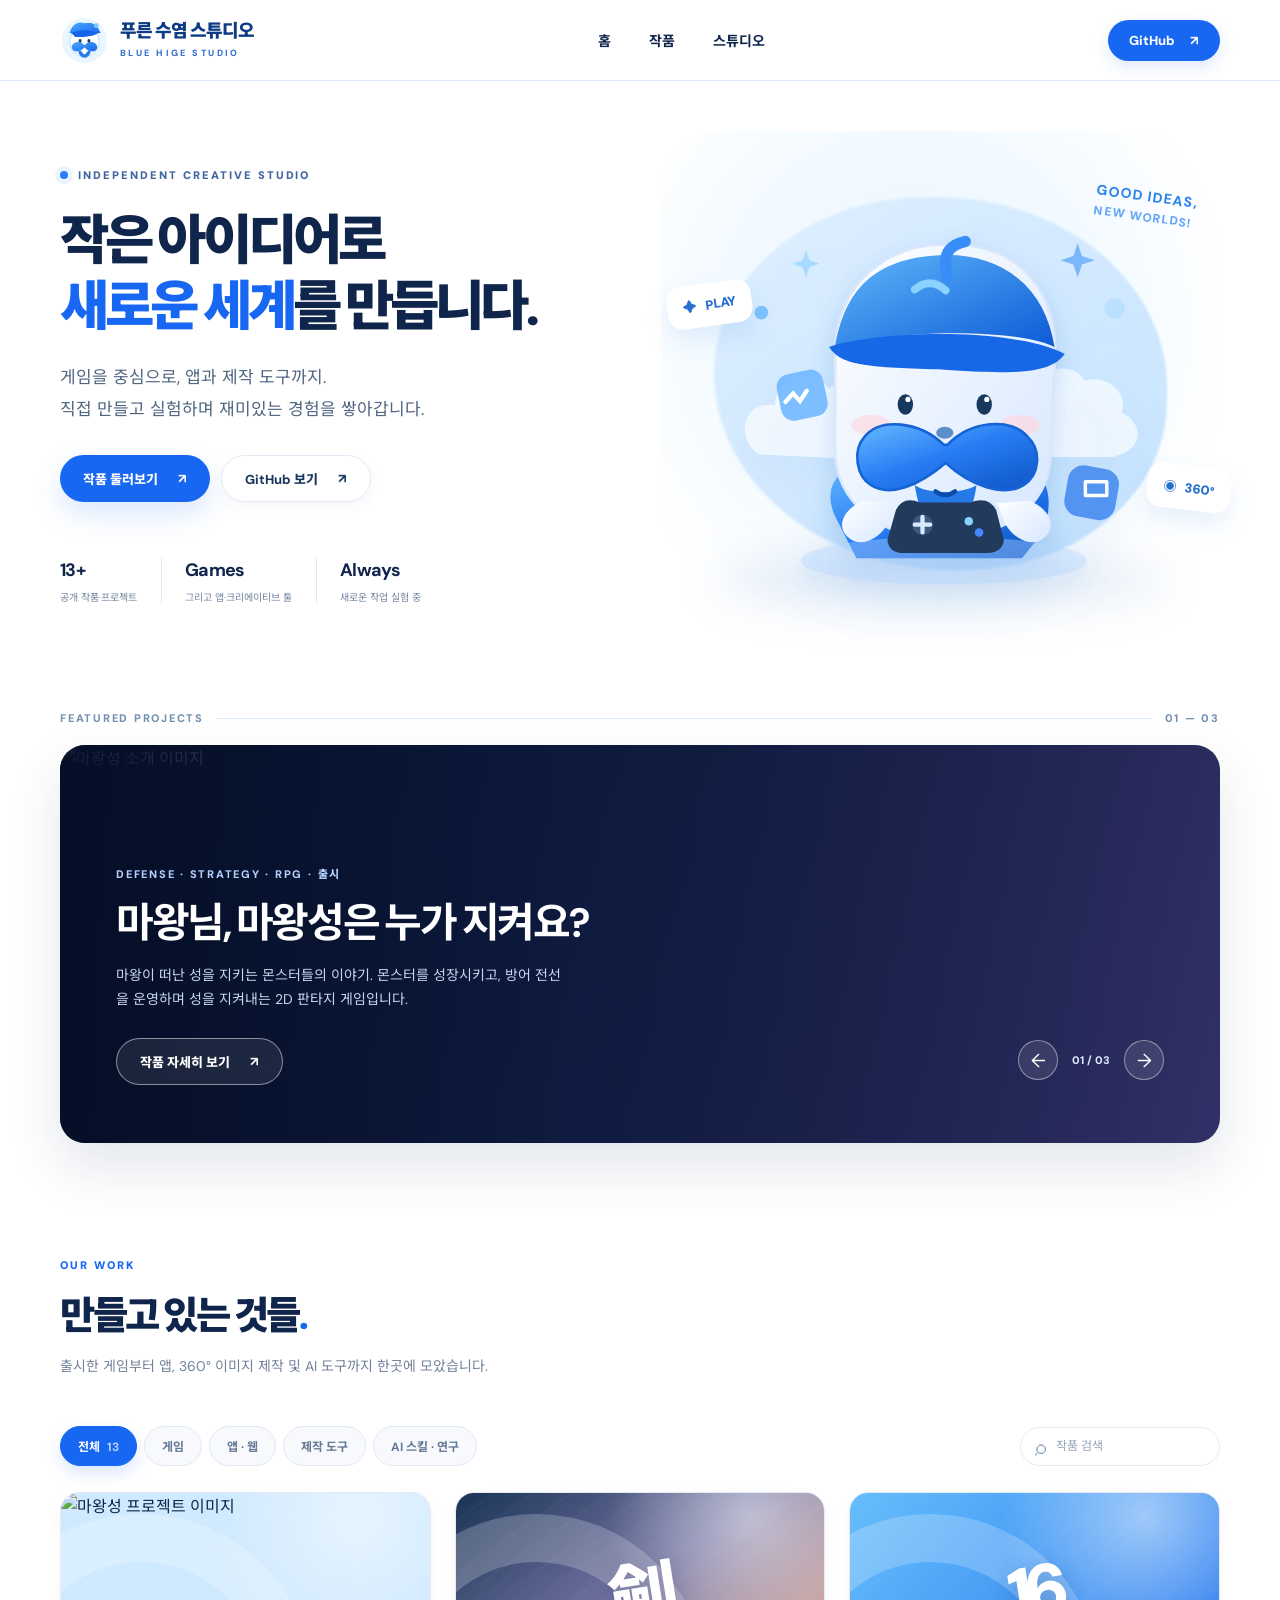
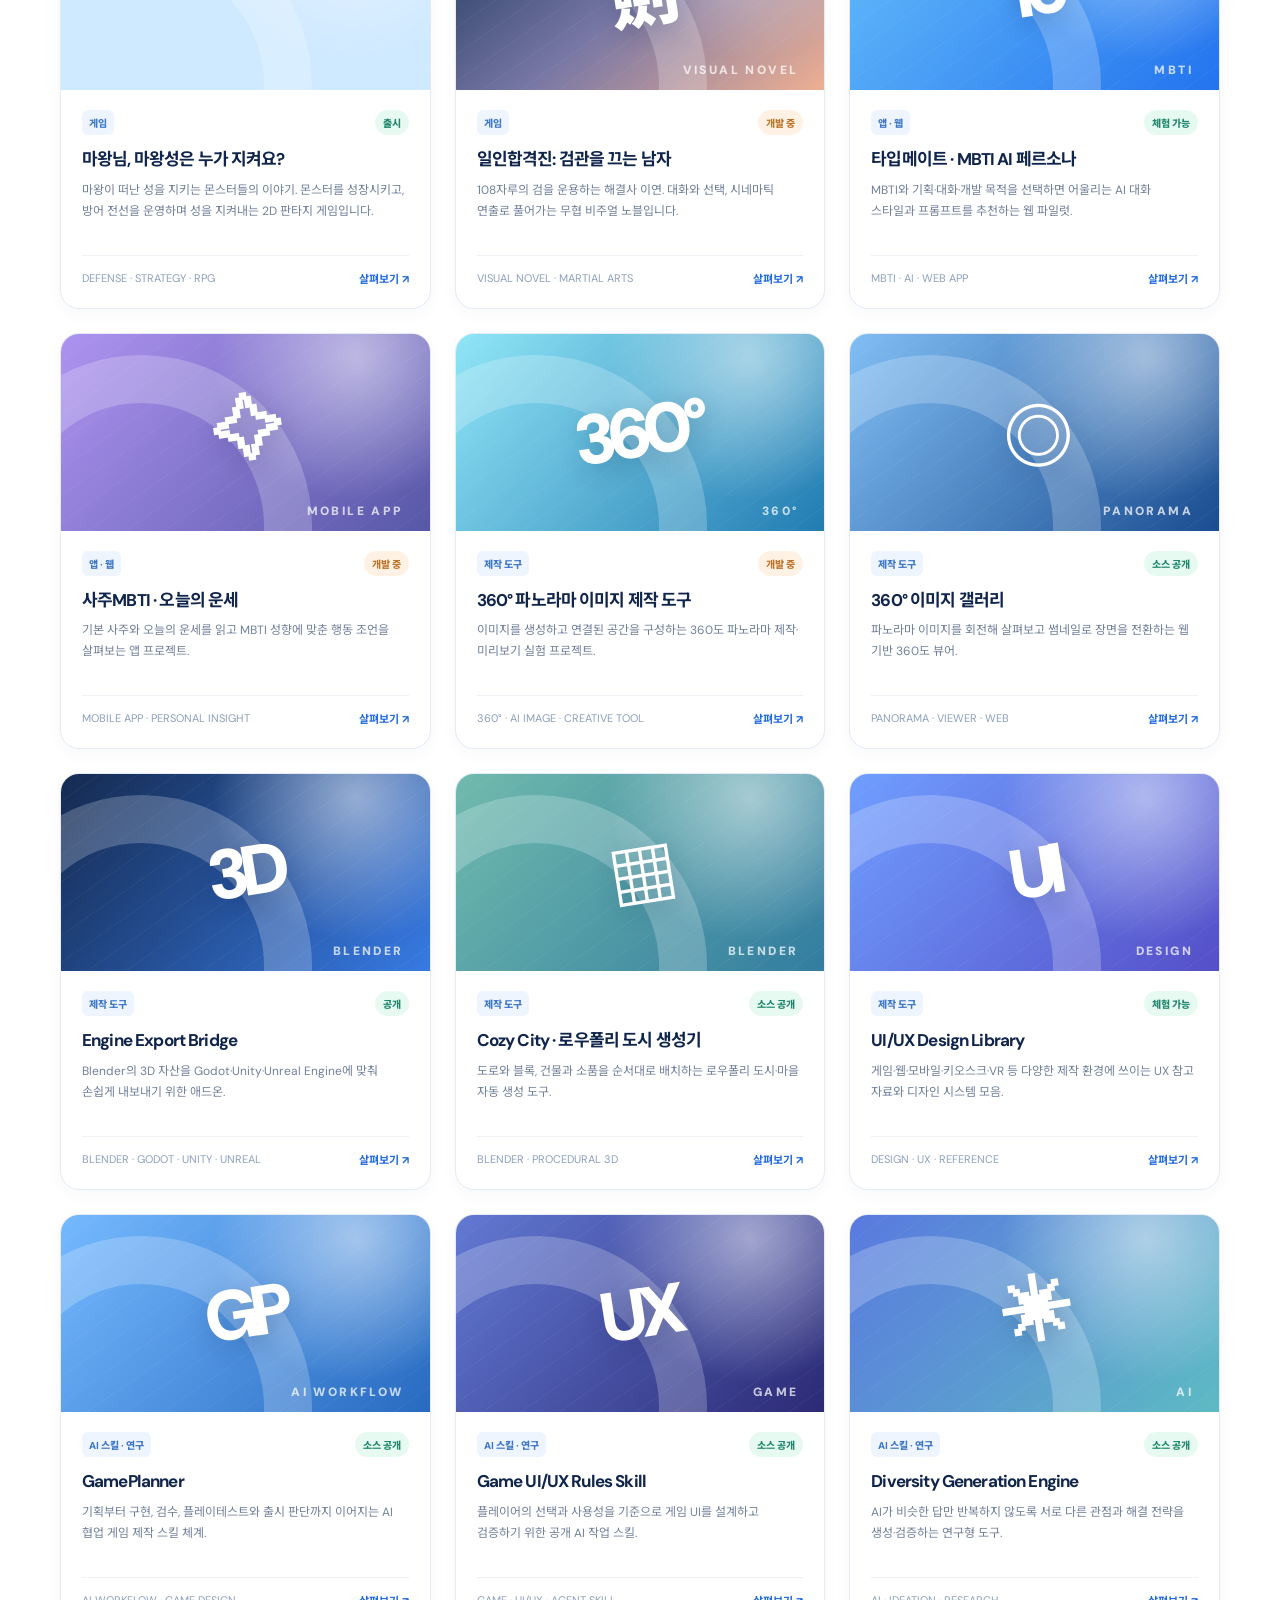
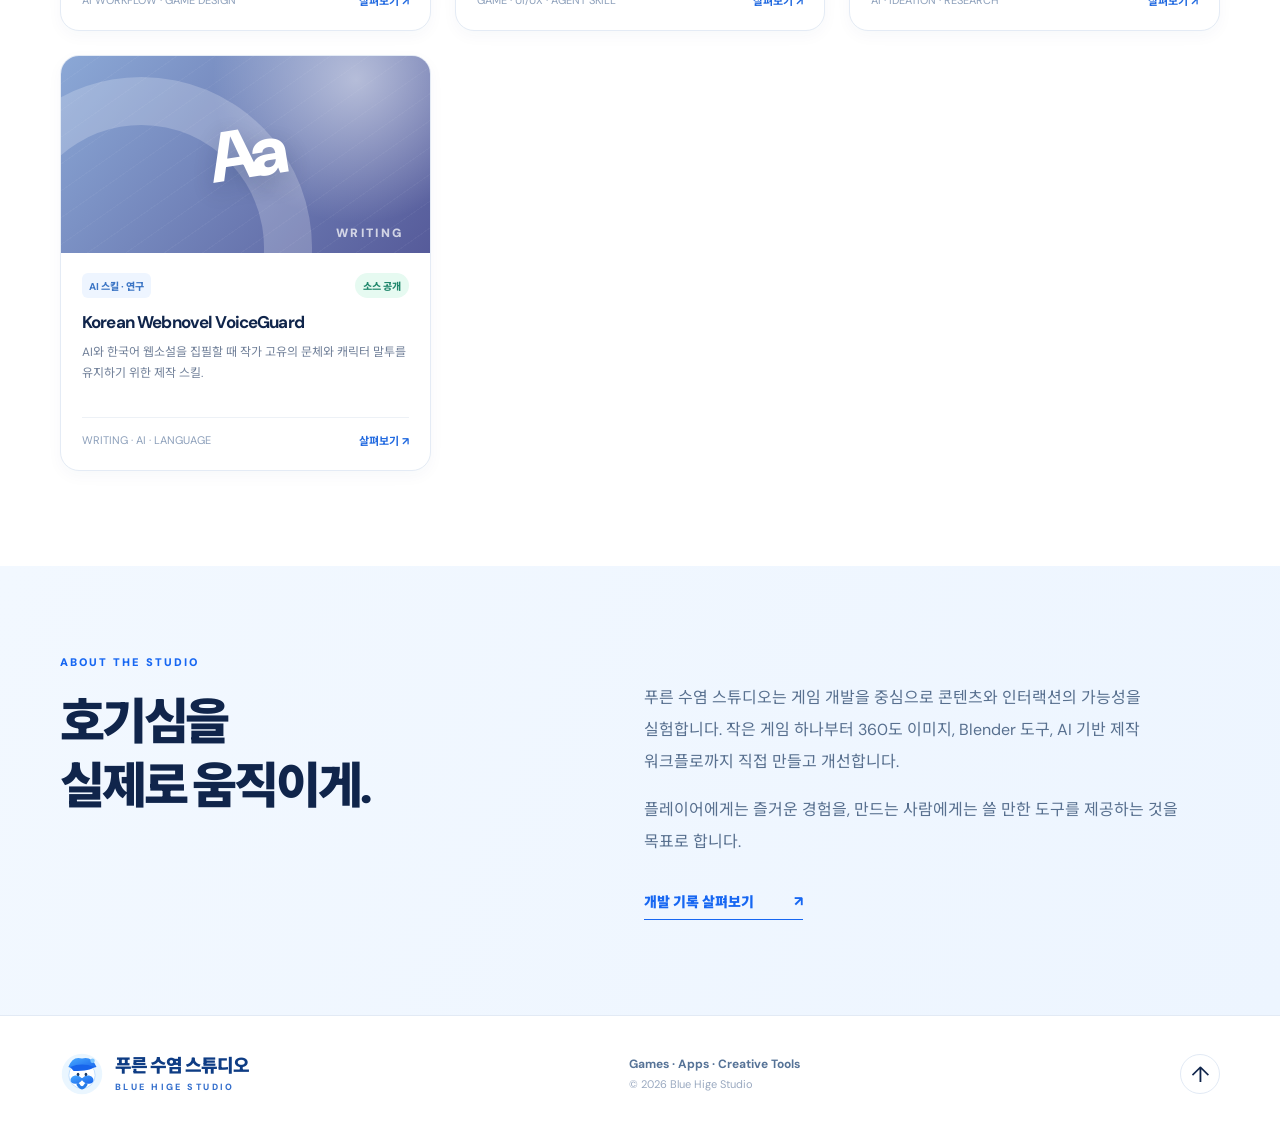
==== index.html @ 04d6ca29 "Build Blue Hige Studio games and creative tools portfolio" ====
<!doctype html>
<html lang="ko"><head><meta charset="utf-8"><meta name="viewport" content="width=device-width, initial-scale=1">
<meta name="description" content="푸른 수염 스튜디오 — 인디게임, 앱, 360° 이미지 도구와 AI 제작 도구를 만드는 독립 스튜디오">
<meta name="theme-color" content="#f8fbff"><meta property="og:title" content="푸른 수염 스튜디오 | Blue Hige Studio">
<meta property="og:description" content="게임을 중심으로 앱과 창작 도구까지, 아이디어를 움직이는 경험으로 만듭니다.">
<title>푸른 수염 스튜디오 — Games, Apps & Creative Tools</title>
<link rel="icon" href="./assets/brand-mark.svg" type="image/svg+xml"><link rel="stylesheet" href="./styles.css"></head>
<body><a class="skip" href="#work">작품 목록으로 건너뛰기</a>
<header class="site-header"><div class="container header-inner">
<a class="brand" href="./" aria-label="푸른 수염 스튜디오 홈"><img src="./assets/brand-mark.svg" alt="" width="49" height="49"><span class="brand-word"><strong>푸른 수염 스튜디오</strong><small>BLUE HIGE STUDIO</small></span></a>
<nav class="main-nav" aria-label="주요 메뉴"><a href="#home">홈</a><a href="#work">작품</a><a href="#about">스튜디오</a></nav>
<a class="nav-github" href="https://github.com/bluehige" target="_blank" rel="noopener noreferrer">GitHub <span aria-hidden="true">↗</span></a></div></header>
<main id="home">
<section class="hero container"><div class="hero-copy"><span class="eyebrow"><span class="live-dot"></span> INDEPENDENT CREATIVE STUDIO</span>
<h1>작은 아이디어로<br><em>새로운 세계</em>를 만듭니다.</h1>
<p class="lead">게임을 중심으로, 앱과 제작 도구까지.<br>직접 만들고 실험하며 재미있는 경험을 쌓아갑니다.</p>
<div class="hero-actions"><a class="btn btn-primary" href="#work">작품 둘러보기 <span aria-hidden="true">↗</span></a><a class="btn btn-white" href="https://github.com/bluehige" target="_blank" rel="noopener noreferrer">GitHub 보기 <span aria-hidden="true">↗</span></a></div>
<div class="hero-facts"><div><strong id="project-count">13</strong><span>공개 작품·프로젝트</span></div><div><strong>Games</strong><span>그리고 앱·크리에이티브 툴</span></div><div><strong>Always</strong><span>새로운 작업 실험 중</span></div></div>
</div><div class="hero-illustration" aria-label="파란 수염을 가진 푸른 수염 스튜디오의 마스코트 캐릭터" role="img">
<div class="floating-badge badge-one">✦ &nbsp; PLAY</div><div class="floating-badge badge-two">◉ &nbsp; 360°</div>
<img class="mascot" src="./assets/blue-hige.svg" alt="파란 수염과 파란 모자를 쓴 귀여운 스튜디오 마스코트">
<div class="hero-note">GOOD IDEAS,<br><span>NEW WORLDS!</span></div></div></section>
<section class="feature-wrap"><div class="container"><div class="section-line"><span>FEATURED PROJECTS</span><span class="line"></span><span>01 — 03</span></div>
<div class="feature" id="feature"><div class="feature-image"><img id="feature-img" src="https://raw.githubusercontent.com/bluehige/mawangseong-demo/main/marketing/steam/promo/promo_koreana.png" alt="마왕성 홍보 아트"></div>
<div class="feature-overlay"><div class="feature-copy"><span class="light-kicker" id="feature-kicker">FEATURED GAME · RELEASED</span><h2 id="feature-title">마왕님, 마왕성은 누가 지켜요?</h2><p id="feature-desc">마왕이 떠난 성을 지키는 몬스터들의 이야기.</p><a id="feature-link" class="btn btn-glass" href="./project.html?id=mawang">작품 자세히 보기 <span aria-hidden="true">↗</span></a></div>
<div class="feature-controls"><button type="button" id="feature-prev" aria-label="이전 대표 작품">←</button><span id="feature-position">01 / 03</span><button type="button" id="feature-next" aria-label="다음 대표 작품">→</button></div></div></div></div></div></section>
<section class="works-section container" id="work"><div class="section-heading"><div><span class="eyebrow blue">OUR WORK</span><h2>만들고 있는 것들<span class="heading-period">.</span></h2><p>출시한 게임부터 앱, 360° 이미지 제작 및 AI 도구까지 한곳에 모았습니다.</p></div></div>
<div class="work-toolbar"><div class="filter-list" role="group" aria-label="작품 카테고리">
<button type="button" class="filter active" data-category="all" aria-pressed="true">전체 <span id="filter-all-count"></span></button>
<button type="button" class="filter" data-category="game" aria-pressed="false">게임</button><button type="button" class="filter" data-category="app" aria-pressed="false">앱 · 웹</button><button type="button" class="filter" data-category="tool" aria-pressed="false">제작 도구</button><button type="button" class="filter" data-category="lab" aria-pressed="false">AI 스킬 · 연구</button>
</div><label class="work-search"><span aria-hidden="true">⌕</span><span class="sr-only">작품 검색</span><input id="search" type="search" placeholder="작품 검색" autocomplete="off"></label></div>
<div class="projects-grid" id="projects-grid" aria-live="polite"></div><p id="empty" class="empty hidden">조건에 맞는 프로젝트가 없습니다.</p></section>
<section id="about" class="about-section"><div class="container about-grid"><div><span class="eyebrow blue">ABOUT THE STUDIO</span><h2>호기심을<br>실제로 움직이게.</h2></div><div class="about-text"><p>푸른 수염 스튜디오는 게임 개발을 중심으로 콘텐츠와 인터랙션의 가능성을 실험합니다. 작은 게임 하나부터 360도 이미지, Blender 도구, AI 기반 제작 워크플로까지 직접 만들고 개선합니다.</p><p>플레이어에게는 즐거운 경험을, 만드는 사람에게는 쓸 만한 도구를 제공하는 것을 목표로 합니다.</p><a href="https://github.com/bluehige" target="_blank" rel="noopener noreferrer" class="under-link">개발 기록 살펴보기 <span aria-hidden="true">↗</span></a></div></div></section>
</main><footer class="footer"><div class="container footer-inner"><a class="brand" href="./"><img src="./assets/brand-mark.svg" alt="" width="44" height="44"><span class="brand-word"><strong>푸른 수염 스튜디오</strong><small>BLUE HIGE STUDIO</small></span></a><div><p>Games · Apps · Creative Tools</p><small>© 2026 Blue Hige Studio</small></div><a href="#home" class="to-top" aria-label="맨 위로">↑</a></div></footer>
<script src="./projects.js"></script><script src="./app.js"></script></body></html>
---- styles.css ----
@import url('https://fonts.googleapis.com/css2?family=DM+Sans:wght@400;500;600;700;800&family=Noto+Sans+KR:wght@400;500;600;700;800;900&display=swap');
:root{--blue:#1767f2;--blue2:#3d91ff;--ink:#10254b;--muted:#60728e;--light:#f4f8ff;--border:#e2eaf5;--white:#fff;--radius:22px}
*{box-sizing:border-box}html{scroll-behavior:smooth;scroll-padding-top:94px}body{margin:0;color:var(--ink);background:#fff;font-family:'DM Sans','Noto Sans KR',sans-serif;-webkit-font-smoothing:antialiased}button,input{font:inherit}button{cursor:pointer}a{color:inherit;text-decoration:none}img{max-width:100%}.container{max-width:1220px;padding:0 30px;margin:0 auto}.hidden{display:none!important}.sr-only{position:absolute;width:1px;height:1px;margin:-1px;padding:0;overflow:hidden;clip:rect(0,0,0,0);white-space:nowrap;border:0}.skip{position:absolute;top:-80px;left:12px;background:var(--blue);color:#fff;padding:12px;z-index:200}.skip:focus{top:12px}a:focus-visible,button:focus-visible,input:focus-visible{outline:3px solid #86b6ff;outline-offset:3px}
.site-header{position:sticky;top:0;z-index:30;background:rgba(255,255,255,.93);backdrop-filter:blur(18px);border-bottom:1px solid rgba(220,233,251,.9)}.header-inner{height:80px;display:flex;justify-content:space-between;align-items:center;gap:30px}.brand{display:inline-flex;align-items:center;gap:11px;min-width:max-content}.brand img{display:block}.brand-word{display:flex;flex-direction:column;line-height:1.2}.brand strong{font-size:18px;font-weight:900;letter-spacing:-1px;color:#0e3c84}.brand small{font-size:9px;font-weight:800;color:#336ecc;letter-spacing:.27em;margin-top:5px}.main-nav{display:flex;gap:38px;font-size:14px;font-weight:700}.main-nav a:hover,.main-nav a:focus-visible{color:var(--blue)}.nav-github{font-size:13px;font-weight:800;color:#fff;background:var(--blue);border-radius:999px;padding:12px 21px;box-shadow:0 6px 16px #1666f323}.nav-github span{margin-left:12px}.nav-github:hover,.btn-primary:hover{background:#0754d5}
.hero{min-height:610px;display:grid;grid-template-columns:1.02fr .98fr;align-items:center;gap:20px;padding-top:45px;padding-bottom:50px}.hero-copy{position:relative;z-index:2}.eyebrow{display:inline-flex;align-items:center;gap:10px;font-size:11px;font-weight:900;letter-spacing:.18em;color:#4266a0}.eyebrow.blue{color:var(--blue)}.live-dot{display:inline-block;width:8px;height:8px;background:#2a7cfa;border-radius:100%;box-shadow:0 0 0 5px #ecf4ff}.hero h1{font-size:clamp(34px,4.2vw,57px);line-height:1.24;letter-spacing:-.072em;font-weight:900;margin:24px 0 20px;word-break:keep-all}.hero h1 em{font-style:normal;color:var(--blue)}.lead{font-size:17px;line-height:1.9;color:#516682;word-break:keep-all}.hero-actions{display:flex;gap:11px;margin-top:30px;flex-wrap:wrap}.btn{display:inline-flex;align-items:center;justify-content:center;gap:20px;min-height:47px;padding:0 23px;border-radius:999px;font-size:13px;font-weight:800;transition:transform .2s,background .2s;white-space:nowrap}.btn:hover{transform:translateY(-3px)}.btn-primary{background:var(--blue);color:#fff;box-shadow:0 12px 28px #196df329}.btn-white{background:#fff;color:#19375e;border:1px solid var(--border);box-shadow:0 5px 14px #0f41820b}.hero-facts{display:flex;align-items:flex-start;gap:23px;margin-top:56px}.hero-facts div{min-width:0;display:flex;flex-direction:column;padding-right:24px;border-right:1px solid var(--border)}.hero-facts div:last-child{border:0}.hero-facts strong{font-size:18px;letter-spacing:-.04em}.hero-facts span{font-size:10px;color:#7185a0;margin-top:7px;white-space:nowrap}
.hero-illustration{height:505px;border-radius:60px;position:relative;display:flex;align-items:center;justify-content:center;isolation:isolate;background:radial-gradient(circle at 45% 39%,#ebf6ff 0,#f3faff 44%,transparent 74%)}.hero-illustration:before{content:'';width:81%;height:74%;position:absolute;z-index:-1;border-radius:48% 52% 46% 54%;background:linear-gradient(145deg,#dfefff,#c6e4ff);filter:blur(1px)}.hero-illustration:after{content:'';width:82%;height:14%;position:absolute;bottom:20px;z-index:-1;border-radius:50%;background:rgba(38,105,189,.09);filter:blur(21px)}.mascot{width:94%;max-height:96%;object-fit:contain;filter:drop-shadow(0 15px 20px #5b96d51a);animation:float 5s ease-in-out infinite}.floating-badge{position:absolute;z-index:3;background:#fff;box-shadow:0 12px 26px #3280df1f;color:#2870cd;padding:13px 16px;border-radius:15px;font-size:13px;font-weight:900;transform:rotate(-8deg)}.badge-one{left:1%;top:30%}.badge-two{right:-2%;bottom:25%;transform:rotate(7deg)}.hero-note{position:absolute;right:4%;top:11%;font-weight:800;color:#2e84ed;transform:rotate(8deg);font-size:14px;line-height:1.4;letter-spacing:.08em}.hero-note span{font-size:12px;color:#62a4f7}@keyframes float{50%{transform:translateY(-9px)}}
.feature-wrap{padding:20px 0 70px}.section-line{display:flex;gap:13px;align-items:center;margin-bottom:20px;color:#7290b2;letter-spacing:.16em;font-size:11px;font-weight:800}.section-line .line{height:1px;background:#dbe8f8;flex:1}.feature{position:relative;border-radius:25px;overflow:hidden;background:linear-gradient(120deg,#071638,#222a6e);height:398px;color:#fff;box-shadow:0 25px 54px #1432631f}.feature-image,.feature-image img{position:absolute;inset:0;width:100%;height:100%}.feature-image img{object-fit:cover;object-position:center 40%;opacity:.8}.feature:before{content:'';position:absolute;inset:0;z-index:1;background:linear-gradient(90deg,rgba(5,14,38,.94),rgba(6,22,55,.63) 43%,rgba(1,12,36,.06) 100%)}.feature-overlay{position:relative;z-index:2;height:100%;padding:58px 56px;display:flex;align-items:end;justify-content:space-between;gap:20px}.feature-copy{max-width:540px}.light-kicker{display:inline-flex;color:#b5d0ff;font-size:11px;font-weight:800;letter-spacing:.16em}.feature h2{font-size:clamp(26px,3.2vw,43px);letter-spacing:-.055em;line-height:1.3;margin:14px 0}.feature p{color:#c8d5ef;line-height:1.7;max-width:450px;font-size:14px}.btn-glass{color:#fff;border:1px solid #ffffff7a;background:#ffffff17;backdrop-filter:blur(8px);margin-top:12px}.btn-glass:hover{background:#ffffff36}.feature-controls{display:flex;align-items:center;gap:14px;margin-bottom:5px;flex-shrink:0}.feature-controls button{width:40px;height:40px;border:1px solid #ffffff70;background:#ffffff19;color:#fff;border-radius:50%;font-size:19px}.feature-controls button:hover{background:#ffffff50}.feature-controls span{color:#dbe9ff;font-size:11px;white-space:nowrap;font-weight:800}
.works-section{padding:40px 30px 95px}.section-heading{display:flex;justify-content:space-between}.section-heading h2,.about-grid h2,.next-section h2{font-size:clamp(28px,3vw,40px);font-weight:900;letter-spacing:-.065em;margin:10px 0 11px}.heading-period{color:var(--blue)}.section-heading p{font-size:14px;color:#72829a}.work-toolbar{display:flex;justify-content:space-between;align-items:center;gap:18px;margin:37px 0 26px}.filter-list{display:flex;gap:7px;flex-wrap:wrap}.filter{border:1px solid #e2e9f2;color:#657895;background:#f7f9fd;border-radius:999px;padding:10px 17px;font-size:12px;font-weight:700}.filter.active{background:var(--blue);color:#fff;border-color:var(--blue);box-shadow:0 7px 16px #1767f228}.filter span{margin-left:4px;opacity:.7}.work-search{border:1px solid var(--border);border-radius:999px;display:flex;align-items:center;gap:8px;min-width:200px;height:39px;padding:0 14px;color:#859cbb}.work-search span{font-size:22px}.work-search input{width:150px;border:0;background:transparent;outline:none;font-size:12px;color:var(--ink)}.work-search input::placeholder{color:#94a4b9}
.projects-grid{display:grid;grid-template-columns:repeat(3,minmax(0,1fr));gap:24px}.project-card{border:1px solid #e4ebf5;border-radius:19px;background:#fff;overflow:hidden;box-shadow:0 5px 16px #1e437309;transition:transform .23s,box-shadow .23s}.project-card:hover{transform:translateY(-6px);box-shadow:0 20px 30px #1f62bb17}.card-link{display:block}.card-art{height:197px;position:relative;display:flex;align-items:center;justify-content:center;overflow:hidden;background:#cfe9ff}.card-art:before{content:'';position:absolute;inset:0;background:radial-gradient(circle at 80% 12%,#ffffff80,transparent 42%),repeating-linear-gradient(145deg,#ffffff0a 0 1px,transparent 1px 22px)}.card-art:after{content:'';position:absolute;width:245px;height:245px;left:-90px;bottom:-165px;border-radius:50%;border:48px solid #ffffff36;transform:rotate(-10deg)}.card-art>img{height:100%;width:100%;object-fit:cover;position:relative;z-index:2;transition:transform .5s}.project-card:hover .card-art>img{transform:scale(1.04)}.art-symbol{position:relative;z-index:2;font-weight:900;letter-spacing:-.1em;font-size:70px;color:#fff;text-shadow:0 8px 24px #051b3b32;transform:rotate(-9deg)}.art-secondary{position:absolute;right:26px;bottom:12px;font-size:12px;letter-spacing:.2em;color:#ffffffb8;font-weight:900;z-index:2}.art-wuxia{background:linear-gradient(140deg,#193356,#7777a5,#eeaf92)}.art-mbti{background:linear-gradient(130deg,#66befb,#2373ee)}.art-saju{background:linear-gradient(130deg,#ad93f0,#5757a7)}.art-panorama{background:linear-gradient(130deg,#90e5f6,#227cb2)}.art-viewer{background:linear-gradient(130deg,#81bef4,#1a4d91)}.art-export{background:linear-gradient(130deg,#152a50,#377ae3)}.art-cozy{background:linear-gradient(130deg,#70baad,#327ca0)}.art-ux{background:linear-gradient(130deg,#709eff,#554fc7)}.art-planner{background:linear-gradient(130deg,#75b9ff,#276ac0)}.art-gameux{background:linear-gradient(130deg,#6279d3,#2c2a75)}.art-diversity{background:linear-gradient(130deg,#597adf,#5dbac3)}.art-voice{background:linear-gradient(130deg,#8ba8d6,#565b9a)}
.card-body{padding:20px 21px 22px}.card-top{display:flex;justify-content:space-between;align-items:center;gap:9px;margin-bottom:12px}.category-chip{font-size:10px;color:#3d76c5;font-weight:800;background:#eef5ff;border-radius:6px;padding:5px 7px}.status-chip{font-size:10px;color:#20876c;background:#e6faf1;padding:5px 8px;border-radius:99px;font-weight:800}.status-chip.dev{background:#fff2e5;color:#bd7429}.card-body h3{font-size:17px;letter-spacing:-.05em;margin:0 0 8px;line-height:1.45}.card-desc{color:#718099;font-size:12px;line-height:1.75;min-height:61px;margin:0 0 14px;word-break:keep-all}.card-footer{border-top:1px solid #edf1f6;padding-top:14px;display:flex;align-items:center;justify-content:space-between;font-size:11px;color:#8c9fba}.card-footer strong{font-size:11px;color:#226ae0}.empty{padding:60px;text-align:center;color:#637590;background:#f8fbff;border-radius:18px}
.about-section{background:linear-gradient(115deg,#f2f8ff,#edf5ff);padding:84px 0 95px}.about-grid{display:grid;grid-template-columns:1fr 1.1fr;gap:60px}.about-grid h2{font-size:clamp(34px,4vw,49px);line-height:1.3;margin-top:20px}.about-text{padding-top:16px}.about-text p{font-size:16px;line-height:2;color:#58708f;word-break:keep-all}.under-link{display:inline-flex;align-items:center;gap:40px;margin-top:17px;color:var(--blue);font-weight:900;border-bottom:1px solid var(--blue);padding-bottom:8px;font-size:14px}.footer{padding:36px 0;border-top:1px solid var(--border)}.footer-inner{display:flex;align-items:center;justify-content:space-between;gap:20px}.footer-inner>div p{margin:0;font-size:12px;font-weight:700;color:#567397}.footer-inner>div small{font-size:11px;color:#9aa9c0}.to-top{border:1px solid var(--border);border-radius:50%;width:40px;height:40px;display:grid;place-items:center;font-size:22px}
.detail-main{padding-top:24px;padding-bottom:95px}.back-row{font-size:13px;color:#6080a3;padding:12px 0 26px}.back-row a:hover{color:var(--blue)}.detail-top{display:grid;grid-template-columns:minmax(0,1fr) 440px;gap:40px;align-items:center;padding:24px 0 50px}.detail-top h1{font-size:clamp(31px,4vw,50px);line-height:1.28;letter-spacing:-.065em;margin:18px 0}.detail-lead{font-size:16px;line-height:1.85;color:#5e7591}.detail-status{display:flex;gap:9px;align-items:center}.detail-links{display:flex;flex-wrap:wrap;gap:10px;margin-top:28px}.detail-media{border-radius:24px;height:322px;overflow:hidden;box-shadow:0 22px 40px #14326319}.detail-media .card-art{height:100%}.detail-media .art-symbol{font-size:102px}.detail-content-grid{border-top:1px solid var(--border);padding-top:50px;display:grid;grid-template-columns:.9fr 1.1fr;gap:50px}.detail-content-grid h2,.detail-gallery h2{font-size:26px;letter-spacing:-.05em}.detail-content-grid p{font-size:15px;color:#59708d;line-height:2}.feature-list{display:grid;gap:13px;padding:0;margin:18px 0;list-style:none}.feature-list li{border:1px solid #e5edf9;padding:16px 20px;border-radius:14px;font-weight:700;font-size:14px;display:flex;gap:14px;align-items:center}.feature-list li:before{content:'✓';display:grid;place-items:center;background:#e8f2ff;color:var(--blue);border-radius:100%;width:25px;height:25px;flex:0 0 25px}.detail-gallery{margin-top:68px}.gallery-grid{display:grid;grid-template-columns:repeat(3,minmax(0,1fr));gap:14px}.gallery-grid button{border:0;padding:0;background:#eef3fc;border-radius:14px;overflow:hidden;cursor:zoom-in}.gallery-grid img{display:block;width:100%;height:190px;object-fit:cover}.next-section{margin-top:85px;padding-top:55px;border-top:1px solid var(--border)}.next-section h2{margin-bottom:24px}.related-grid .card-art{height:150px}.related-grid .card-desc{min-height:60px}.lightbox{position:fixed;z-index:100;inset:0;background:#06142de6;display:flex;align-items:center;justify-content:center;flex-direction:column;padding:40px}.lightbox img{max-height:80vh;max-width:95vw;object-fit:contain;border-radius:9px}.lightbox button{align-self:flex-end;margin:0 3% 20px;background:transparent;border:1px solid #ffffff80;border-radius:50%;color:#fff;width:42px;height:42px;font-size:24px}
@media(max-width:900px){.hero{grid-template-columns:1fr 1fr;min-height:520px}.hero h1{font-size:40px}.hero-illustration{height:380px}.hero-facts{gap:12px;margin-top:34px}.hero-facts div{padding-right:12px}.hero-facts span{white-space:normal}.projects-grid{grid-template-columns:repeat(2,minmax(0,1fr))}.detail-top{grid-template-columns:1fr 1fr;gap:22px}.detail-media{height:275px}.main-nav{gap:18px}}
@media(max-width:660px){.container{padding-left:20px;padding-right:20px}.header-inner{height:68px;gap:12px}.brand img{width:38px;height:38px}.brand strong{font-size:14px}.brand small{font-size:7px;letter-spacing:.16em}.main-nav{display:none}.nav-github{padding:9px 13px;font-size:11px}.nav-github span{margin-left:3px}.hero{display:flex;flex-direction:column;align-items:stretch;padding-top:58px;padding-bottom:35px;gap:8px}.hero h1{font-size:38px}.hero .lead{font-size:14px}.hero-facts{margin-top:35px;gap:13px}.hero-facts strong{font-size:14px}.hero-facts span{font-size:9px}.hero-illustration{height:360px;max-width:470px;width:100%;align-self:center}.floating-badge{font-size:10px;padding:9px}.hero-note{font-size:11px}.feature-wrap{padding:10px 0 45px}.feature{height:350px;border-radius:18px}.feature-overlay{padding:26px;align-items:end}.feature h2{font-size:28px}.feature p{font-size:12px}.feature-controls{position:absolute;top:21px;right:20px;gap:8px}.feature-controls button{width:31px;height:31px;font-size:16px}.feature-copy{max-width:100%}.btn-glass{padding:0 16px}.works-section{padding-top:35px;padding-bottom:65px}.work-toolbar{flex-direction:column;align-items:stretch;margin-top:25px}.filter-list{gap:6px}.filter{font-size:11px;padding:9px 12px}.work-search{width:100%}.work-search input{width:100%}.projects-grid{grid-template-columns:1fr;gap:17px}.card-art{height:210px}.card-desc{min-height:auto}.about-section{padding:60px 0}.about-grid{grid-template-columns:1fr;gap:10px}.about-grid h2{font-size:38px}.about-text p{font-size:14px}.footer-inner{flex-wrap:wrap}.footer-inner>div{width:100%;order:3}.detail-top,.detail-content-grid{grid-template-columns:1fr}.detail-top{padding-top:0}.detail-media{height:245px;order:-1}.detail-content-grid{padding-top:28px;gap:16px}.detail-gallery{margin-top:45px}.gallery-grid{grid-template-columns:1fr 1fr}.gallery-grid img{height:130px}.related-grid{grid-template-columns:1fr}.next-section{margin-top:60px}.lightbox{padding:20px}}
@media(prefers-reduced-motion:reduce){html{scroll-behavior:auto}*,*:before,*:after{animation-duration:.01ms!important;transition-duration:.01ms!important}}
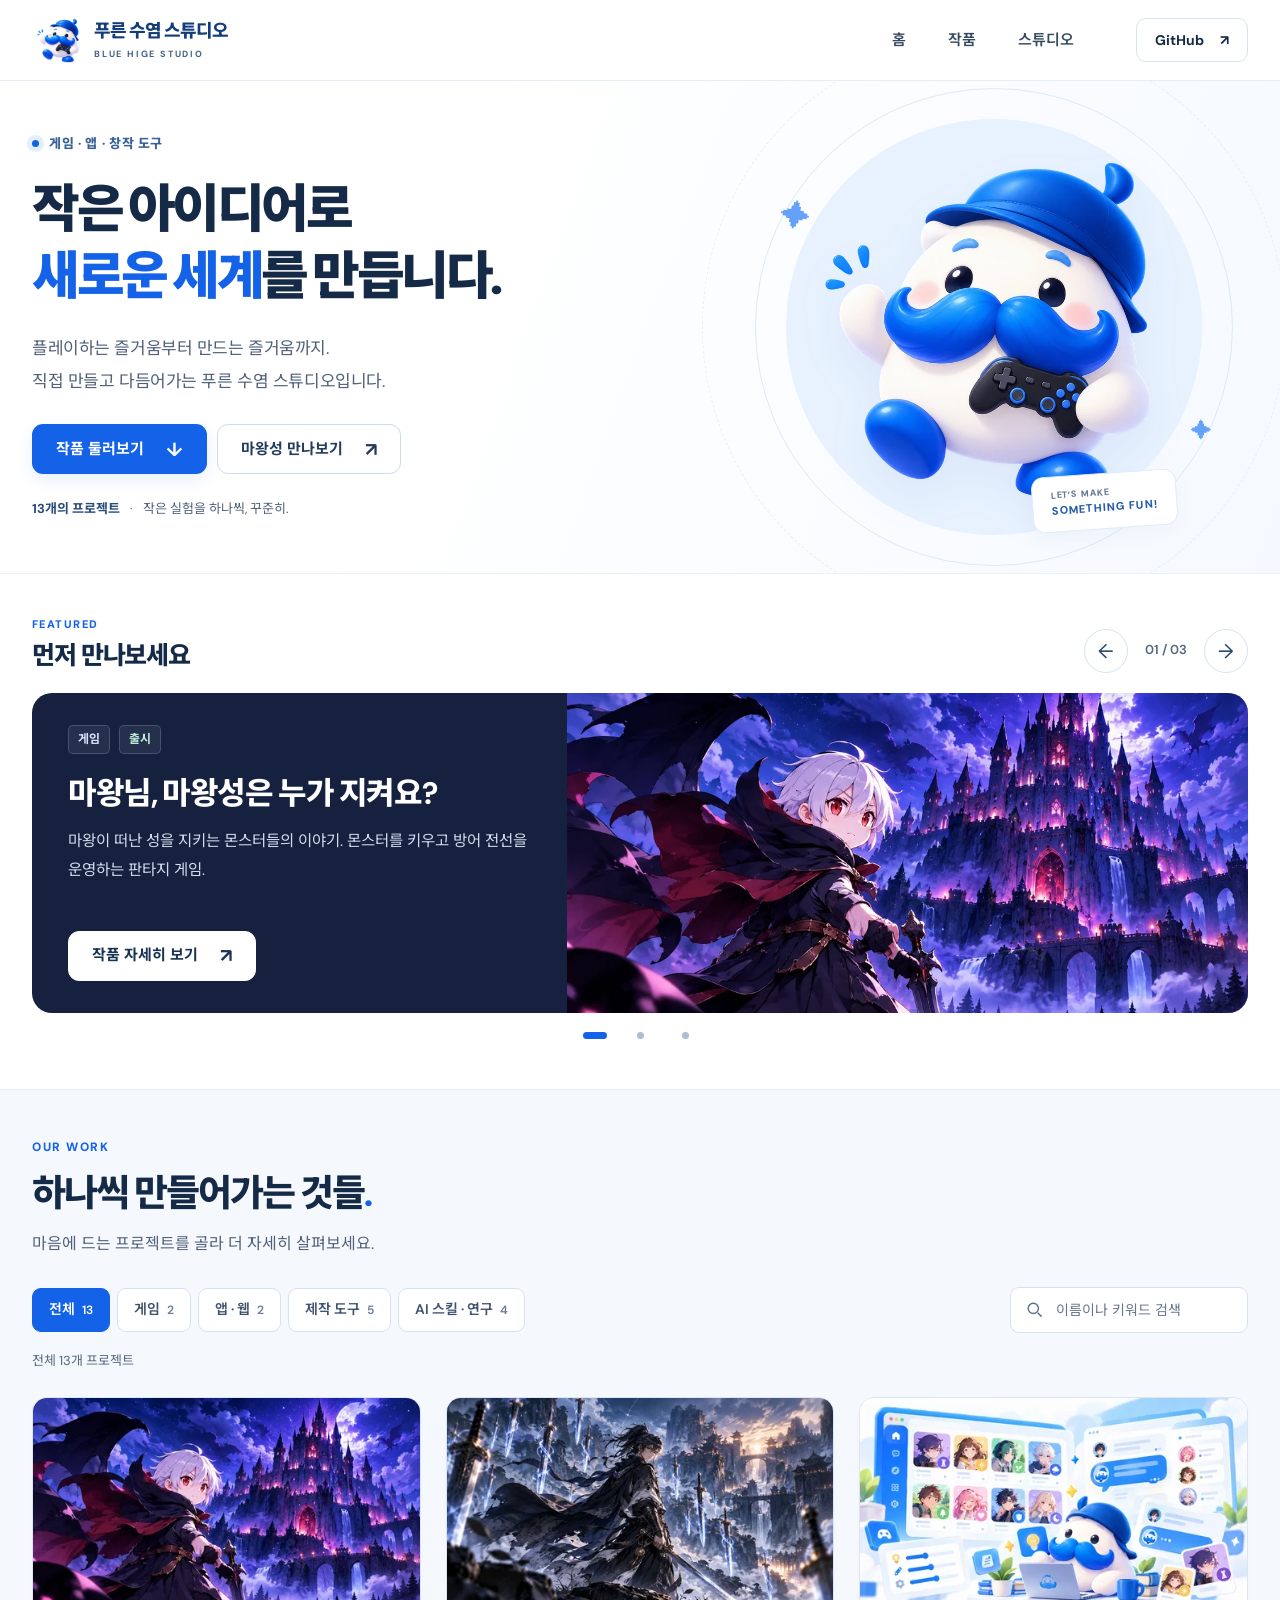
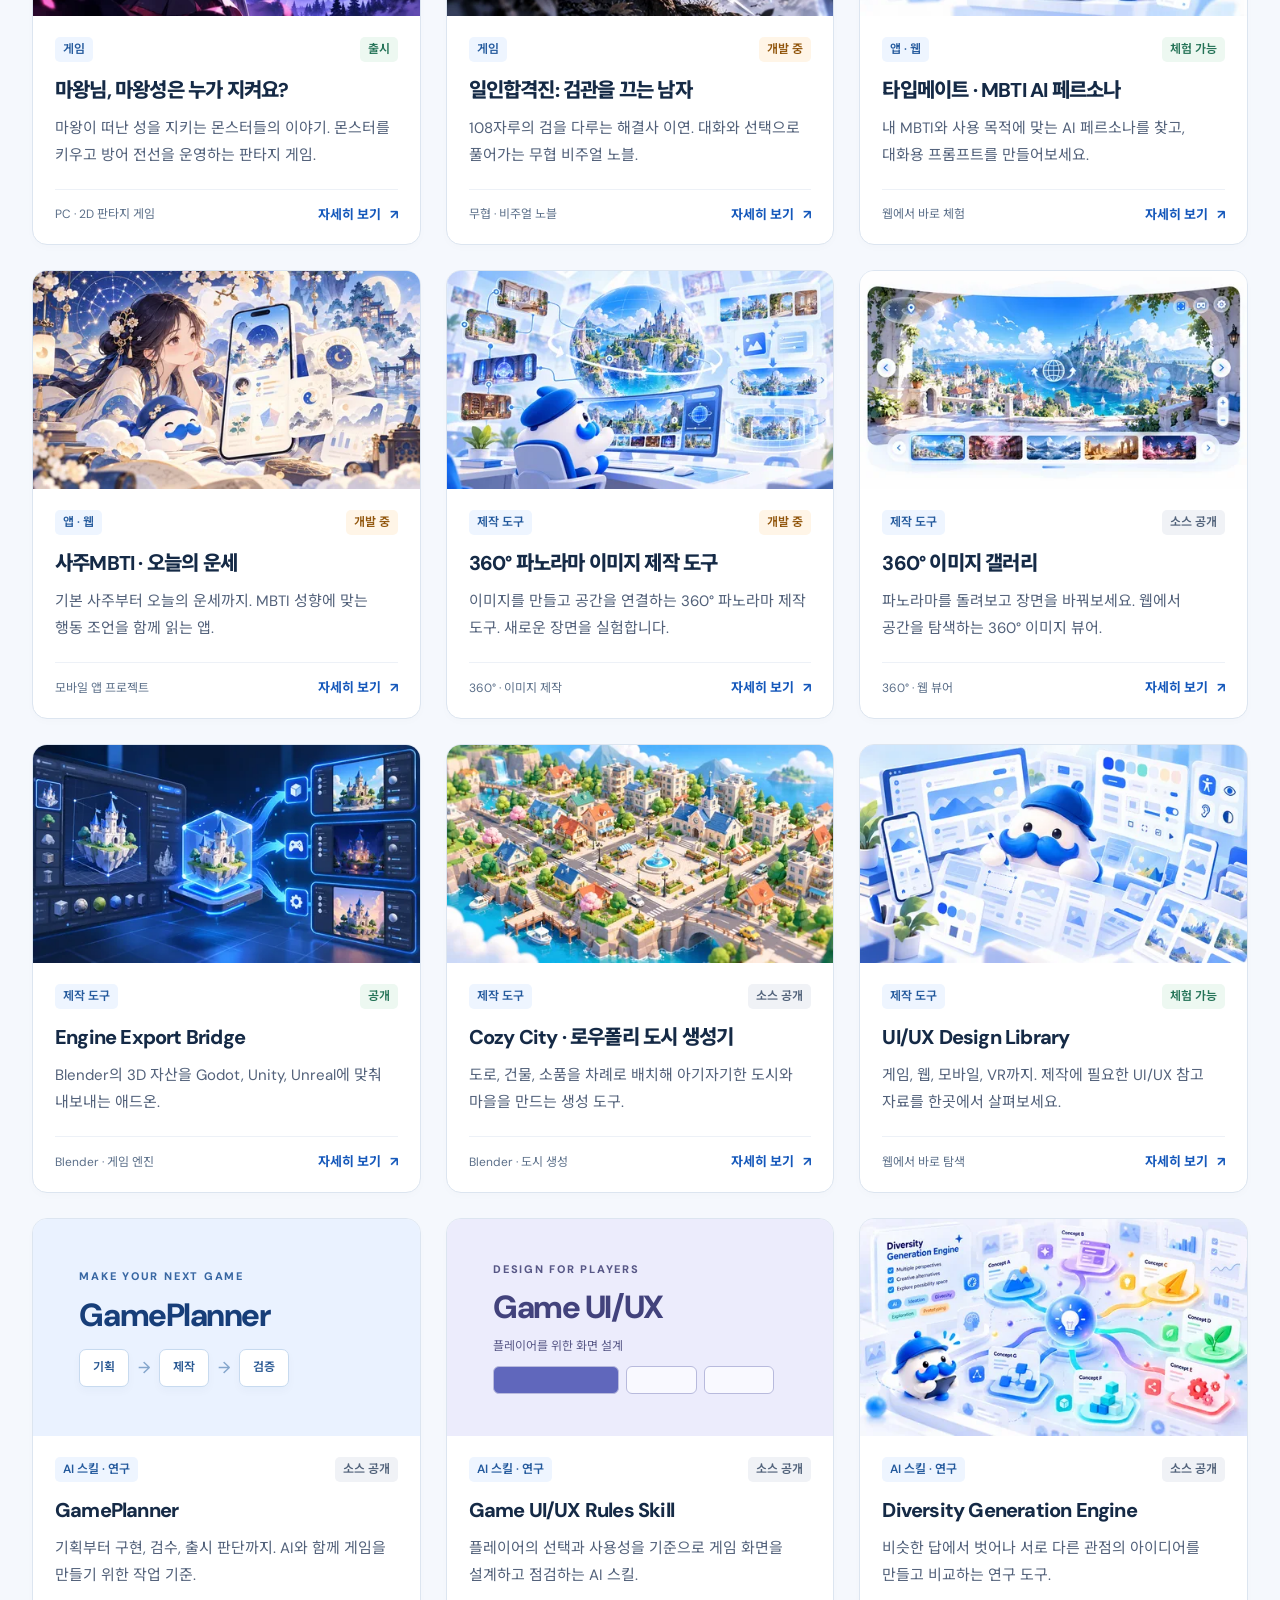
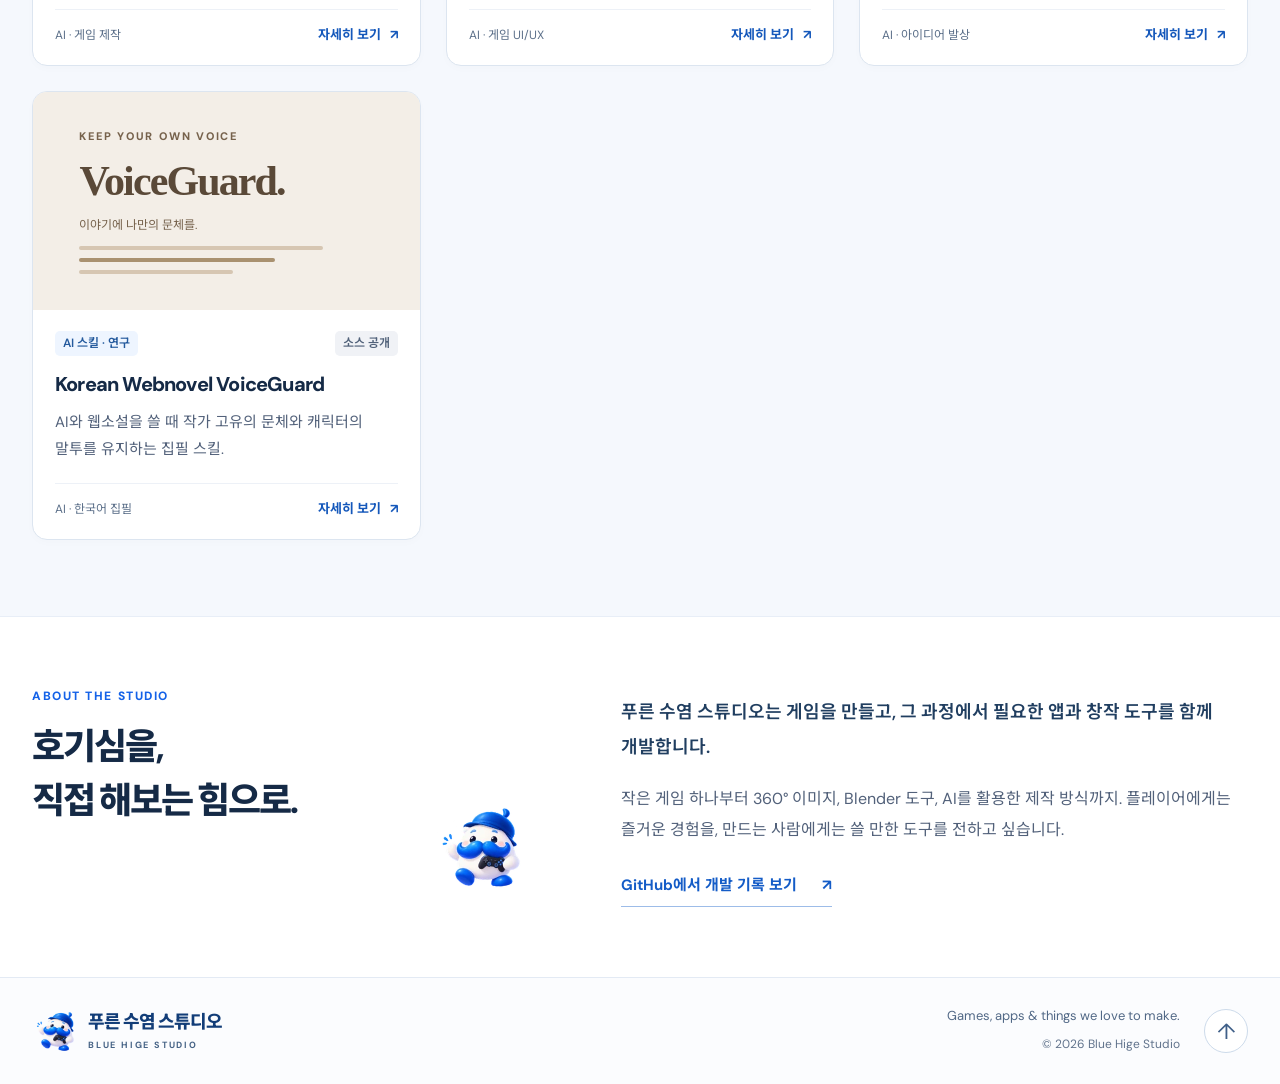
==== commit b73f6fd0: "Improve portfolio readability and apply supplied studio artwork" ====
--- a/index.html
+++ b/index.html
@@ -1,35 +1,122 @@
 <!doctype html>
-<html lang="ko"><head><meta charset="utf-8"><meta name="viewport" content="width=device-width, initial-scale=1">
-<meta name="description" content="푸른 수염 스튜디오 — 인디게임, 앱, 360° 이미지 도구와 AI 제작 도구를 만드는 독립 스튜디오">
-<meta name="theme-color" content="#f8fbff"><meta property="og:title" content="푸른 수염 스튜디오 | Blue Hige Studio">
-<meta property="og:description" content="게임을 중심으로 앱과 창작 도구까지, 아이디어를 움직이는 경험으로 만듭니다.">
-<title>푸른 수염 스튜디오 — Games, Apps & Creative Tools</title>
-<link rel="icon" href="./assets/brand-mark.svg" type="image/svg+xml"><link rel="stylesheet" href="./styles.css"></head>
-<body><a class="skip" href="#work">작품 목록으로 건너뛰기</a>
-<header class="site-header"><div class="container header-inner">
-<a class="brand" href="./" aria-label="푸른 수염 스튜디오 홈"><img src="./assets/brand-mark.svg" alt="" width="49" height="49"><span class="brand-word"><strong>푸른 수염 스튜디오</strong><small>BLUE HIGE STUDIO</small></span></a>
-<nav class="main-nav" aria-label="주요 메뉴"><a href="#home">홈</a><a href="#work">작품</a><a href="#about">스튜디오</a></nav>
-<a class="nav-github" href="https://github.com/bluehige" target="_blank" rel="noopener noreferrer">GitHub <span aria-hidden="true">↗</span></a></div></header>
-<main id="home">
-<section class="hero container"><div class="hero-copy"><span class="eyebrow"><span class="live-dot"></span> INDEPENDENT CREATIVE STUDIO</span>
-<h1>작은 아이디어로<br><em>새로운 세계</em>를 만듭니다.</h1>
-<p class="lead">게임을 중심으로, 앱과 제작 도구까지.<br>직접 만들고 실험하며 재미있는 경험을 쌓아갑니다.</p>
-<div class="hero-actions"><a class="btn btn-primary" href="#work">작품 둘러보기 <span aria-hidden="true">↗</span></a><a class="btn btn-white" href="https://github.com/bluehige" target="_blank" rel="noopener noreferrer">GitHub 보기 <span aria-hidden="true">↗</span></a></div>
-<div class="hero-facts"><div><strong id="project-count">13</strong><span>공개 작품·프로젝트</span></div><div><strong>Games</strong><span>그리고 앱·크리에이티브 툴</span></div><div><strong>Always</strong><span>새로운 작업 실험 중</span></div></div>
-</div><div class="hero-illustration" aria-label="파란 수염을 가진 푸른 수염 스튜디오의 마스코트 캐릭터" role="img">
-<div class="floating-badge badge-one">✦ &nbsp; PLAY</div><div class="floating-badge badge-two">◉ &nbsp; 360°</div>
-<img class="mascot" src="./assets/blue-hige.svg" alt="파란 수염과 파란 모자를 쓴 귀여운 스튜디오 마스코트">
-<div class="hero-note">GOOD IDEAS,<br><span>NEW WORLDS!</span></div></div></section>
-<section class="feature-wrap"><div class="container"><div class="section-line"><span>FEATURED PROJECTS</span><span class="line"></span><span>01 — 03</span></div>
-<div class="feature" id="feature"><div class="feature-image"><img id="feature-img" src="https://raw.githubusercontent.com/bluehige/mawangseong-demo/main/marketing/steam/promo/promo_koreana.png" alt="마왕성 홍보 아트"></div>
-<div class="feature-overlay"><div class="feature-copy"><span class="light-kicker" id="feature-kicker">FEATURED GAME · RELEASED</span><h2 id="feature-title">마왕님, 마왕성은 누가 지켜요?</h2><p id="feature-desc">마왕이 떠난 성을 지키는 몬스터들의 이야기.</p><a id="feature-link" class="btn btn-glass" href="./project.html?id=mawang">작품 자세히 보기 <span aria-hidden="true">↗</span></a></div>
-<div class="feature-controls"><button type="button" id="feature-prev" aria-label="이전 대표 작품">←</button><span id="feature-position">01 / 03</span><button type="button" id="feature-next" aria-label="다음 대표 작품">→</button></div></div></div></div></div></section>
-<section class="works-section container" id="work"><div class="section-heading"><div><span class="eyebrow blue">OUR WORK</span><h2>만들고 있는 것들<span class="heading-period">.</span></h2><p>출시한 게임부터 앱, 360° 이미지 제작 및 AI 도구까지 한곳에 모았습니다.</p></div></div>
-<div class="work-toolbar"><div class="filter-list" role="group" aria-label="작품 카테고리">
-<button type="button" class="filter active" data-category="all" aria-pressed="true">전체 <span id="filter-all-count"></span></button>
-<button type="button" class="filter" data-category="game" aria-pressed="false">게임</button><button type="button" class="filter" data-category="app" aria-pressed="false">앱 · 웹</button><button type="button" class="filter" data-category="tool" aria-pressed="false">제작 도구</button><button type="button" class="filter" data-category="lab" aria-pressed="false">AI 스킬 · 연구</button>
-</div><label class="work-search"><span aria-hidden="true">⌕</span><span class="sr-only">작품 검색</span><input id="search" type="search" placeholder="작품 검색" autocomplete="off"></label></div>
-<div class="projects-grid" id="projects-grid" aria-live="polite"></div><p id="empty" class="empty hidden">조건에 맞는 프로젝트가 없습니다.</p></section>
-<section id="about" class="about-section"><div class="container about-grid"><div><span class="eyebrow blue">ABOUT THE STUDIO</span><h2>호기심을<br>실제로 움직이게.</h2></div><div class="about-text"><p>푸른 수염 스튜디오는 게임 개발을 중심으로 콘텐츠와 인터랙션의 가능성을 실험합니다. 작은 게임 하나부터 360도 이미지, Blender 도구, AI 기반 제작 워크플로까지 직접 만들고 개선합니다.</p><p>플레이어에게는 즐거운 경험을, 만드는 사람에게는 쓸 만한 도구를 제공하는 것을 목표로 합니다.</p><a href="https://github.com/bluehige" target="_blank" rel="noopener noreferrer" class="under-link">개발 기록 살펴보기 <span aria-hidden="true">↗</span></a></div></div></section>
-</main><footer class="footer"><div class="container footer-inner"><a class="brand" href="./"><img src="./assets/brand-mark.svg" alt="" width="44" height="44"><span class="brand-word"><strong>푸른 수염 스튜디오</strong><small>BLUE HIGE STUDIO</small></span></a><div><p>Games · Apps · Creative Tools</p><small>© 2026 Blue Hige Studio</small></div><a href="#home" class="to-top" aria-label="맨 위로">↑</a></div></footer>
-<script src="./projects.js"></script><script src="./app.js"></script></body></html>+<html lang="ko">
+<head>
+  <meta charset="utf-8">
+  <meta name="viewport" content="width=device-width, initial-scale=1">
+  <meta name="description" content="푸른 수염 스튜디오의 게임, 앱, 창작 도구를 만나보세요. 마왕성부터 타입메이트, 360° 이미지와 Blender 도구까지.">
+  <meta name="theme-color" content="#f7faff">
+  <meta property="og:title" content="푸른 수염 스튜디오 | Blue Hige Studio">
+  <meta property="og:description" content="작은 아이디어로 새로운 세계를 만듭니다. 게임, 앱, 창작 도구를 한곳에서 만나보세요.">
+  <meta property="og:type" content="website">
+  <meta property="og:url" content="https://bluehige.github.io/">
+  <meta property="og:image" content="https://bluehige.github.io/assets/images/mawang-1440.webp">
+  <title>푸른 수염 스튜디오 — 게임, 앱 그리고 창작 도구</title>
+  <link rel="icon" href="./assets/brand-mark.svg" type="image/svg+xml">
+  <link rel="preconnect" href="https://fonts.googleapis.com">
+  <link rel="preconnect" href="https://fonts.gstatic.com" crossorigin>
+  <link href="https://fonts.googleapis.com/css2?family=DM+Sans:wght@400;500;600;700;800&family=Noto+Sans+KR:wght@400;500;600;700;800;900&display=swap" rel="stylesheet">
+  <link rel="stylesheet" href="./styles.css?v=20261022">
+</head>
+<body>
+  <a class="skip" href="#work">작품 목록으로 건너뛰기</a>
+  <header class="site-header">
+    <div class="container header-inner">
+      <a class="brand" href="./" aria-label="푸른 수염 스튜디오 홈">
+        <img src="./assets/images/mascot-160.webp" alt="" width="54" height="54">
+        <span class="brand-word"><strong>푸른 수염 스튜디오</strong><small>BLUE HIGE STUDIO</small></span>
+      </a>
+      <nav class="main-nav" aria-label="주요 메뉴">
+        <a class="nav-home" href="#home">홈</a><a href="#work">작품</a><a href="#about">스튜디오</a>
+      </nav>
+      <a class="nav-github" href="https://github.com/bluehige" target="_blank" rel="noopener noreferrer">GitHub <span aria-hidden="true">↗</span></a>
+    </div>
+  </header>
+
+  <main id="home">
+    <section class="hero-wrap" aria-labelledby="hero-title">
+      <div class="hero container">
+        <div class="hero-copy">
+          <p class="eyebrow"><span class="live-dot" aria-hidden="true"></span>게임 · 앱 · 창작 도구</p>
+          <h1 id="hero-title">작은 아이디어로<br><span>새로운 세계</span>를 만듭니다.</h1>
+          <p class="lead">플레이하는 즐거움부터 만드는 즐거움까지.<br>직접 만들고 다듬어가는 푸른 수염 스튜디오입니다.</p>
+          <div class="hero-actions">
+            <a class="btn btn-primary" href="#work">작품 둘러보기 <span aria-hidden="true">↓</span></a>
+            <a class="btn btn-white" href="./project.html?id=mawang">마왕성 만나보기 <span aria-hidden="true">↗</span></a>
+          </div>
+          <p class="hero-footnote"><strong><span id="project-count">13</span>개의 프로젝트</strong><span class="dot-separator" aria-hidden="true">·</span>작은 실험을 하나씩, 꾸준히.</p>
+        </div>
+        <div class="hero-illustration">
+          <div class="hero-orbit orbit-one" aria-hidden="true"></div><div class="hero-orbit orbit-two" aria-hidden="true"></div>
+          <span class="hero-spark spark-one" aria-hidden="true">✦</span><span class="hero-spark spark-two" aria-hidden="true">✦</span>
+          <img class="mascot" src="./assets/images/mascot-800.webp" alt="파란 모자와 수염을 하고 게임패드를 든 푸른 수염 스튜디오 캐릭터" width="800" height="800" fetchpriority="high">
+          <span class="mascot-note" aria-hidden="true"><span>LET’S MAKE</span> SOMETHING FUN!</span>
+        </div>
+      </div>
+    </section>
+
+    <section class="feature-wrap container" aria-labelledby="featured-heading">
+      <div class="feature-heading">
+        <div><p class="eyebrow blue">FEATURED</p><h2 id="featured-heading">먼저 만나보세요</h2></div>
+        <div class="feature-controls" role="group" aria-label="대표 작품 선택">
+          <button type="button" id="feature-prev" aria-label="이전 대표 작품">←</button>
+          <span id="feature-position" aria-live="polite" aria-atomic="true">01 / 03</span>
+          <button type="button" id="feature-next" aria-label="다음 대표 작품">→</button>
+        </div>
+      </div>
+      <div class="feature" id="feature">
+        <div class="feature-copy">
+          <div class="feature-meta"><span id="feature-category">게임</span><span id="feature-status">출시</span></div>
+          <h3 id="feature-title">마왕님, 마왕성은 누가 지켜요?</h3>
+          <p id="feature-desc">마왕이 떠난 성을 지키는 몬스터들의 이야기. 몬스터를 키우고 방어 전선을 운영하는 판타지 게임.</p>
+          <a id="feature-link" class="btn btn-feature" href="./project.html?id=mawang">작품 자세히 보기 <span aria-hidden="true">↗</span></a>
+        </div>
+        <a class="feature-image" id="feature-image-link" href="./project.html?id=mawang" aria-label="마왕성 자세히 보기">
+          <img id="feature-img" src="./assets/images/mawang-1440.webp" srcset="./assets/images/mawang-480.webp 480w, ./assets/images/mawang-960.webp 960w, ./assets/images/mawang-1440.webp 1440w" sizes="(max-width: 760px) calc(100vw - 40px), 660px" alt="보랏빛 마왕성과 흰 머리 캐릭터를 그린 마왕성 소개 일러스트" width="1672" height="941" loading="lazy">
+        </a>
+      </div>
+      <div class="feature-dots" role="group" aria-label="대표 작품 바로 선택">
+        <button class="feature-dot active" type="button" data-feature="0" aria-pressed="true"><span class="sr-only">마왕성</span></button>
+        <button class="feature-dot" type="button" data-feature="1" aria-pressed="false"><span class="sr-only">타입메이트</span></button>
+        <button class="feature-dot" type="button" data-feature="2" aria-pressed="false"><span class="sr-only">360도 이미지 빌더</span></button>
+      </div>
+    </section>
+
+    <section class="works-section" id="work" aria-labelledby="works-heading">
+      <div class="container">
+        <div class="section-heading"><div><p class="eyebrow blue">OUR WORK</p><h2 id="works-heading">하나씩 만들어가는 것들<span class="heading-period">.</span></h2><p>마음에 드는 프로젝트를 골라 더 자세히 살펴보세요.</p></div></div>
+        <div class="work-toolbar">
+          <div class="filter-list" role="group" aria-label="작품 카테고리">
+            <button type="button" class="filter active" data-category="all" aria-pressed="true">전체 <span data-count="all">13</span></button>
+            <button type="button" class="filter" data-category="game" aria-pressed="false">게임 <span data-count="game">2</span></button>
+            <button type="button" class="filter" data-category="app" aria-pressed="false">앱 · 웹 <span data-count="app">2</span></button>
+            <button type="button" class="filter" data-category="tool" aria-pressed="false">제작 도구 <span data-count="tool">5</span></button>
+            <button type="button" class="filter" data-category="lab" aria-pressed="false">AI 스킬 · 연구 <span data-count="lab">4</span></button>
+          </div>
+          <label class="work-search">
+            <svg width="19" height="19" viewBox="0 0 24 24" fill="none" stroke="currentColor" stroke-width="1.8" aria-hidden="true"><circle cx="10.5" cy="10.5" r="6.5"></circle><path d="m16 16 5 5"></path></svg>
+            <span class="sr-only">작품 검색</span><input id="search" type="search" placeholder="이름이나 키워드 검색" autocomplete="off">
+          </label>
+        </div>
+        <div class="results-row"><p id="result-count" role="status" aria-live="polite" aria-atomic="true">전체 13개 프로젝트</p><button id="reset-filters" type="button" class="text-button" hidden>검색·필터 초기화 <span aria-hidden="true">↺</span></button></div>
+        <div class="projects-grid" id="projects-grid"></div>
+        <div id="empty" class="empty" hidden><span class="empty-symbol" aria-hidden="true">⌕</span><h3>찾으시는 프로젝트가 없어요.</h3><p>다른 검색어를 입력하거나 전체 작품을 살펴보세요.</p><button id="empty-reset" type="button" class="btn btn-primary">전체 작품 보기</button></div>
+        <noscript><p class="empty">작품 목록을 보려면 브라우저에서 JavaScript를 켜주세요. <a href="https://github.com/bluehige">GitHub에서도 프로젝트를 볼 수 있습니다.</a></p></noscript>
+      </div>
+    </section>
+
+    <section id="about" class="about-section" aria-labelledby="about-heading">
+      <div class="container about-grid">
+        <div class="about-heading"><p class="eyebrow blue">ABOUT THE STUDIO</p><h2 id="about-heading">호기심을,<br>직접 해보는 힘으로.</h2><img src="./assets/images/mascot-160.webp" width="96" height="96" alt="" loading="lazy"></div>
+        <div class="about-text"><p>푸른 수염 스튜디오는 게임을 만들고, 그 과정에서 필요한 앱과 창작 도구를 함께 개발합니다.</p><p>작은 게임 하나부터 360° 이미지, Blender 도구, AI를 활용한 제작 방식까지. 플레이어에게는 즐거운 경험을, 만드는 사람에게는 쓸 만한 도구를 전하고 싶습니다.</p><a href="https://github.com/bluehige" target="_blank" rel="noopener noreferrer" class="under-link">GitHub에서 개발 기록 보기 <span aria-hidden="true">↗</span></a></div>
+      </div>
+    </section>
+  </main>
+  <footer class="footer"><div class="container footer-inner">
+    <a class="brand" href="./"><img src="./assets/images/mascot-160.webp" alt="" width="48" height="48" loading="lazy"><span class="brand-word"><strong>푸른 수염 스튜디오</strong><small>BLUE HIGE STUDIO</small></span></a>
+    <div class="footer-note"><p>Games, apps & things we love to make.</p><small>© 2026 Blue Hige Studio</small></div>
+    <a href="#home" class="to-top" aria-label="맨 위로">↑</a>
+  </div></footer>
+  <script src="./projects.js?v=20261022"></script>
+  <script src="./app.js?v=20261022"></script>
+</body>
+</html>
--- a/styles.css
+++ b/styles.css
@@ -1,15 +1,367 @@
-@import url('https://fonts.googleapis.com/css2?family=DM+Sans:wght@400;500;600;700;800&family=Noto+Sans+KR:wght@400;500;600;700;800;900&display=swap');
-:root{--blue:#1767f2;--blue2:#3d91ff;--ink:#10254b;--muted:#60728e;--light:#f4f8ff;--border:#e2eaf5;--white:#fff;--radius:22px}
-*{box-sizing:border-box}html{scroll-behavior:smooth;scroll-padding-top:94px}body{margin:0;color:var(--ink);background:#fff;font-family:'DM Sans','Noto Sans KR',sans-serif;-webkit-font-smoothing:antialiased}button,input{font:inherit}button{cursor:pointer}a{color:inherit;text-decoration:none}img{max-width:100%}.container{max-width:1220px;padding:0 30px;margin:0 auto}.hidden{display:none!important}.sr-only{position:absolute;width:1px;height:1px;margin:-1px;padding:0;overflow:hidden;clip:rect(0,0,0,0);white-space:nowrap;border:0}.skip{position:absolute;top:-80px;left:12px;background:var(--blue);color:#fff;padding:12px;z-index:200}.skip:focus{top:12px}a:focus-visible,button:focus-visible,input:focus-visible{outline:3px solid #86b6ff;outline-offset:3px}
-.site-header{position:sticky;top:0;z-index:30;background:rgba(255,255,255,.93);backdrop-filter:blur(18px);border-bottom:1px solid rgba(220,233,251,.9)}.header-inner{height:80px;display:flex;justify-content:space-between;align-items:center;gap:30px}.brand{display:inline-flex;align-items:center;gap:11px;min-width:max-content}.brand img{display:block}.brand-word{display:flex;flex-direction:column;line-height:1.2}.brand strong{font-size:18px;font-weight:900;letter-spacing:-1px;color:#0e3c84}.brand small{font-size:9px;font-weight:800;color:#336ecc;letter-spacing:.27em;margin-top:5px}.main-nav{display:flex;gap:38px;font-size:14px;font-weight:700}.main-nav a:hover,.main-nav a:focus-visible{color:var(--blue)}.nav-github{font-size:13px;font-weight:800;color:#fff;background:var(--blue);border-radius:999px;padding:12px 21px;box-shadow:0 6px 16px #1666f323}.nav-github span{margin-left:12px}.nav-github:hover,.btn-primary:hover{background:#0754d5}
-.hero{min-height:610px;display:grid;grid-template-columns:1.02fr .98fr;align-items:center;gap:20px;padding-top:45px;padding-bottom:50px}.hero-copy{position:relative;z-index:2}.eyebrow{display:inline-flex;align-items:center;gap:10px;font-size:11px;font-weight:900;letter-spacing:.18em;color:#4266a0}.eyebrow.blue{color:var(--blue)}.live-dot{display:inline-block;width:8px;height:8px;background:#2a7cfa;border-radius:100%;box-shadow:0 0 0 5px #ecf4ff}.hero h1{font-size:clamp(34px,4.2vw,57px);line-height:1.24;letter-spacing:-.072em;font-weight:900;margin:24px 0 20px;word-break:keep-all}.hero h1 em{font-style:normal;color:var(--blue)}.lead{font-size:17px;line-height:1.9;color:#516682;word-break:keep-all}.hero-actions{display:flex;gap:11px;margin-top:30px;flex-wrap:wrap}.btn{display:inline-flex;align-items:center;justify-content:center;gap:20px;min-height:47px;padding:0 23px;border-radius:999px;font-size:13px;font-weight:800;transition:transform .2s,background .2s;white-space:nowrap}.btn:hover{transform:translateY(-3px)}.btn-primary{background:var(--blue);color:#fff;box-shadow:0 12px 28px #196df329}.btn-white{background:#fff;color:#19375e;border:1px solid var(--border);box-shadow:0 5px 14px #0f41820b}.hero-facts{display:flex;align-items:flex-start;gap:23px;margin-top:56px}.hero-facts div{min-width:0;display:flex;flex-direction:column;padding-right:24px;border-right:1px solid var(--border)}.hero-facts div:last-child{border:0}.hero-facts strong{font-size:18px;letter-spacing:-.04em}.hero-facts span{font-size:10px;color:#7185a0;margin-top:7px;white-space:nowrap}
-.hero-illustration{height:505px;border-radius:60px;position:relative;display:flex;align-items:center;justify-content:center;isolation:isolate;background:radial-gradient(circle at 45% 39%,#ebf6ff 0,#f3faff 44%,transparent 74%)}.hero-illustration:before{content:'';width:81%;height:74%;position:absolute;z-index:-1;border-radius:48% 52% 46% 54%;background:linear-gradient(145deg,#dfefff,#c6e4ff);filter:blur(1px)}.hero-illustration:after{content:'';width:82%;height:14%;position:absolute;bottom:20px;z-index:-1;border-radius:50%;background:rgba(38,105,189,.09);filter:blur(21px)}.mascot{width:94%;max-height:96%;object-fit:contain;filter:drop-shadow(0 15px 20px #5b96d51a);animation:float 5s ease-in-out infinite}.floating-badge{position:absolute;z-index:3;background:#fff;box-shadow:0 12px 26px #3280df1f;color:#2870cd;padding:13px 16px;border-radius:15px;font-size:13px;font-weight:900;transform:rotate(-8deg)}.badge-one{left:1%;top:30%}.badge-two{right:-2%;bottom:25%;transform:rotate(7deg)}.hero-note{position:absolute;right:4%;top:11%;font-weight:800;color:#2e84ed;transform:rotate(8deg);font-size:14px;line-height:1.4;letter-spacing:.08em}.hero-note span{font-size:12px;color:#62a4f7}@keyframes float{50%{transform:translateY(-9px)}}
-.feature-wrap{padding:20px 0 70px}.section-line{display:flex;gap:13px;align-items:center;margin-bottom:20px;color:#7290b2;letter-spacing:.16em;font-size:11px;font-weight:800}.section-line .line{height:1px;background:#dbe8f8;flex:1}.feature{position:relative;border-radius:25px;overflow:hidden;background:linear-gradient(120deg,#071638,#222a6e);height:398px;color:#fff;box-shadow:0 25px 54px #1432631f}.feature-image,.feature-image img{position:absolute;inset:0;width:100%;height:100%}.feature-image img{object-fit:cover;object-position:center 40%;opacity:.8}.feature:before{content:'';position:absolute;inset:0;z-index:1;background:linear-gradient(90deg,rgba(5,14,38,.94),rgba(6,22,55,.63) 43%,rgba(1,12,36,.06) 100%)}.feature-overlay{position:relative;z-index:2;height:100%;padding:58px 56px;display:flex;align-items:end;justify-content:space-between;gap:20px}.feature-copy{max-width:540px}.light-kicker{display:inline-flex;color:#b5d0ff;font-size:11px;font-weight:800;letter-spacing:.16em}.feature h2{font-size:clamp(26px,3.2vw,43px);letter-spacing:-.055em;line-height:1.3;margin:14px 0}.feature p{color:#c8d5ef;line-height:1.7;max-width:450px;font-size:14px}.btn-glass{color:#fff;border:1px solid #ffffff7a;background:#ffffff17;backdrop-filter:blur(8px);margin-top:12px}.btn-glass:hover{background:#ffffff36}.feature-controls{display:flex;align-items:center;gap:14px;margin-bottom:5px;flex-shrink:0}.feature-controls button{width:40px;height:40px;border:1px solid #ffffff70;background:#ffffff19;color:#fff;border-radius:50%;font-size:19px}.feature-controls button:hover{background:#ffffff50}.feature-controls span{color:#dbe9ff;font-size:11px;white-space:nowrap;font-weight:800}
-.works-section{padding:40px 30px 95px}.section-heading{display:flex;justify-content:space-between}.section-heading h2,.about-grid h2,.next-section h2{font-size:clamp(28px,3vw,40px);font-weight:900;letter-spacing:-.065em;margin:10px 0 11px}.heading-period{color:var(--blue)}.section-heading p{font-size:14px;color:#72829a}.work-toolbar{display:flex;justify-content:space-between;align-items:center;gap:18px;margin:37px 0 26px}.filter-list{display:flex;gap:7px;flex-wrap:wrap}.filter{border:1px solid #e2e9f2;color:#657895;background:#f7f9fd;border-radius:999px;padding:10px 17px;font-size:12px;font-weight:700}.filter.active{background:var(--blue);color:#fff;border-color:var(--blue);box-shadow:0 7px 16px #1767f228}.filter span{margin-left:4px;opacity:.7}.work-search{border:1px solid var(--border);border-radius:999px;display:flex;align-items:center;gap:8px;min-width:200px;height:39px;padding:0 14px;color:#859cbb}.work-search span{font-size:22px}.work-search input{width:150px;border:0;background:transparent;outline:none;font-size:12px;color:var(--ink)}.work-search input::placeholder{color:#94a4b9}
-.projects-grid{display:grid;grid-template-columns:repeat(3,minmax(0,1fr));gap:24px}.project-card{border:1px solid #e4ebf5;border-radius:19px;background:#fff;overflow:hidden;box-shadow:0 5px 16px #1e437309;transition:transform .23s,box-shadow .23s}.project-card:hover{transform:translateY(-6px);box-shadow:0 20px 30px #1f62bb17}.card-link{display:block}.card-art{height:197px;position:relative;display:flex;align-items:center;justify-content:center;overflow:hidden;background:#cfe9ff}.card-art:before{content:'';position:absolute;inset:0;background:radial-gradient(circle at 80% 12%,#ffffff80,transparent 42%),repeating-linear-gradient(145deg,#ffffff0a 0 1px,transparent 1px 22px)}.card-art:after{content:'';position:absolute;width:245px;height:245px;left:-90px;bottom:-165px;border-radius:50%;border:48px solid #ffffff36;transform:rotate(-10deg)}.card-art>img{height:100%;width:100%;object-fit:cover;position:relative;z-index:2;transition:transform .5s}.project-card:hover .card-art>img{transform:scale(1.04)}.art-symbol{position:relative;z-index:2;font-weight:900;letter-spacing:-.1em;font-size:70px;color:#fff;text-shadow:0 8px 24px #051b3b32;transform:rotate(-9deg)}.art-secondary{position:absolute;right:26px;bottom:12px;font-size:12px;letter-spacing:.2em;color:#ffffffb8;font-weight:900;z-index:2}.art-wuxia{background:linear-gradient(140deg,#193356,#7777a5,#eeaf92)}.art-mbti{background:linear-gradient(130deg,#66befb,#2373ee)}.art-saju{background:linear-gradient(130deg,#ad93f0,#5757a7)}.art-panorama{background:linear-gradient(130deg,#90e5f6,#227cb2)}.art-viewer{background:linear-gradient(130deg,#81bef4,#1a4d91)}.art-export{background:linear-gradient(130deg,#152a50,#377ae3)}.art-cozy{background:linear-gradient(130deg,#70baad,#327ca0)}.art-ux{background:linear-gradient(130deg,#709eff,#554fc7)}.art-planner{background:linear-gradient(130deg,#75b9ff,#276ac0)}.art-gameux{background:linear-gradient(130deg,#6279d3,#2c2a75)}.art-diversity{background:linear-gradient(130deg,#597adf,#5dbac3)}.art-voice{background:linear-gradient(130deg,#8ba8d6,#565b9a)}
-.card-body{padding:20px 21px 22px}.card-top{display:flex;justify-content:space-between;align-items:center;gap:9px;margin-bottom:12px}.category-chip{font-size:10px;color:#3d76c5;font-weight:800;background:#eef5ff;border-radius:6px;padding:5px 7px}.status-chip{font-size:10px;color:#20876c;background:#e6faf1;padding:5px 8px;border-radius:99px;font-weight:800}.status-chip.dev{background:#fff2e5;color:#bd7429}.card-body h3{font-size:17px;letter-spacing:-.05em;margin:0 0 8px;line-height:1.45}.card-desc{color:#718099;font-size:12px;line-height:1.75;min-height:61px;margin:0 0 14px;word-break:keep-all}.card-footer{border-top:1px solid #edf1f6;padding-top:14px;display:flex;align-items:center;justify-content:space-between;font-size:11px;color:#8c9fba}.card-footer strong{font-size:11px;color:#226ae0}.empty{padding:60px;text-align:center;color:#637590;background:#f8fbff;border-radius:18px}
-.about-section{background:linear-gradient(115deg,#f2f8ff,#edf5ff);padding:84px 0 95px}.about-grid{display:grid;grid-template-columns:1fr 1.1fr;gap:60px}.about-grid h2{font-size:clamp(34px,4vw,49px);line-height:1.3;margin-top:20px}.about-text{padding-top:16px}.about-text p{font-size:16px;line-height:2;color:#58708f;word-break:keep-all}.under-link{display:inline-flex;align-items:center;gap:40px;margin-top:17px;color:var(--blue);font-weight:900;border-bottom:1px solid var(--blue);padding-bottom:8px;font-size:14px}.footer{padding:36px 0;border-top:1px solid var(--border)}.footer-inner{display:flex;align-items:center;justify-content:space-between;gap:20px}.footer-inner>div p{margin:0;font-size:12px;font-weight:700;color:#567397}.footer-inner>div small{font-size:11px;color:#9aa9c0}.to-top{border:1px solid var(--border);border-radius:50%;width:40px;height:40px;display:grid;place-items:center;font-size:22px}
-.detail-main{padding-top:24px;padding-bottom:95px}.back-row{font-size:13px;color:#6080a3;padding:12px 0 26px}.back-row a:hover{color:var(--blue)}.detail-top{display:grid;grid-template-columns:minmax(0,1fr) 440px;gap:40px;align-items:center;padding:24px 0 50px}.detail-top h1{font-size:clamp(31px,4vw,50px);line-height:1.28;letter-spacing:-.065em;margin:18px 0}.detail-lead{font-size:16px;line-height:1.85;color:#5e7591}.detail-status{display:flex;gap:9px;align-items:center}.detail-links{display:flex;flex-wrap:wrap;gap:10px;margin-top:28px}.detail-media{border-radius:24px;height:322px;overflow:hidden;box-shadow:0 22px 40px #14326319}.detail-media .card-art{height:100%}.detail-media .art-symbol{font-size:102px}.detail-content-grid{border-top:1px solid var(--border);padding-top:50px;display:grid;grid-template-columns:.9fr 1.1fr;gap:50px}.detail-content-grid h2,.detail-gallery h2{font-size:26px;letter-spacing:-.05em}.detail-content-grid p{font-size:15px;color:#59708d;line-height:2}.feature-list{display:grid;gap:13px;padding:0;margin:18px 0;list-style:none}.feature-list li{border:1px solid #e5edf9;padding:16px 20px;border-radius:14px;font-weight:700;font-size:14px;display:flex;gap:14px;align-items:center}.feature-list li:before{content:'✓';display:grid;place-items:center;background:#e8f2ff;color:var(--blue);border-radius:100%;width:25px;height:25px;flex:0 0 25px}.detail-gallery{margin-top:68px}.gallery-grid{display:grid;grid-template-columns:repeat(3,minmax(0,1fr));gap:14px}.gallery-grid button{border:0;padding:0;background:#eef3fc;border-radius:14px;overflow:hidden;cursor:zoom-in}.gallery-grid img{display:block;width:100%;height:190px;object-fit:cover}.next-section{margin-top:85px;padding-top:55px;border-top:1px solid var(--border)}.next-section h2{margin-bottom:24px}.related-grid .card-art{height:150px}.related-grid .card-desc{min-height:60px}.lightbox{position:fixed;z-index:100;inset:0;background:#06142de6;display:flex;align-items:center;justify-content:center;flex-direction:column;padding:40px}.lightbox img{max-height:80vh;max-width:95vw;object-fit:contain;border-radius:9px}.lightbox button{align-self:flex-end;margin:0 3% 20px;background:transparent;border:1px solid #ffffff80;border-radius:50%;color:#fff;width:42px;height:42px;font-size:24px}
-@media(max-width:900px){.hero{grid-template-columns:1fr 1fr;min-height:520px}.hero h1{font-size:40px}.hero-illustration{height:380px}.hero-facts{gap:12px;margin-top:34px}.hero-facts div{padding-right:12px}.hero-facts span{white-space:normal}.projects-grid{grid-template-columns:repeat(2,minmax(0,1fr))}.detail-top{grid-template-columns:1fr 1fr;gap:22px}.detail-media{height:275px}.main-nav{gap:18px}}
-@media(max-width:660px){.container{padding-left:20px;padding-right:20px}.header-inner{height:68px;gap:12px}.brand img{width:38px;height:38px}.brand strong{font-size:14px}.brand small{font-size:7px;letter-spacing:.16em}.main-nav{display:none}.nav-github{padding:9px 13px;font-size:11px}.nav-github span{margin-left:3px}.hero{display:flex;flex-direction:column;align-items:stretch;padding-top:58px;padding-bottom:35px;gap:8px}.hero h1{font-size:38px}.hero .lead{font-size:14px}.hero-facts{margin-top:35px;gap:13px}.hero-facts strong{font-size:14px}.hero-facts span{font-size:9px}.hero-illustration{height:360px;max-width:470px;width:100%;align-self:center}.floating-badge{font-size:10px;padding:9px}.hero-note{font-size:11px}.feature-wrap{padding:10px 0 45px}.feature{height:350px;border-radius:18px}.feature-overlay{padding:26px;align-items:end}.feature h2{font-size:28px}.feature p{font-size:12px}.feature-controls{position:absolute;top:21px;right:20px;gap:8px}.feature-controls button{width:31px;height:31px;font-size:16px}.feature-copy{max-width:100%}.btn-glass{padding:0 16px}.works-section{padding-top:35px;padding-bottom:65px}.work-toolbar{flex-direction:column;align-items:stretch;margin-top:25px}.filter-list{gap:6px}.filter{font-size:11px;padding:9px 12px}.work-search{width:100%}.work-search input{width:100%}.projects-grid{grid-template-columns:1fr;gap:17px}.card-art{height:210px}.card-desc{min-height:auto}.about-section{padding:60px 0}.about-grid{grid-template-columns:1fr;gap:10px}.about-grid h2{font-size:38px}.about-text p{font-size:14px}.footer-inner{flex-wrap:wrap}.footer-inner>div{width:100%;order:3}.detail-top,.detail-content-grid{grid-template-columns:1fr}.detail-top{padding-top:0}.detail-media{height:245px;order:-1}.detail-content-grid{padding-top:28px;gap:16px}.detail-gallery{margin-top:45px}.gallery-grid{grid-template-columns:1fr 1fr}.gallery-grid img{height:130px}.related-grid{grid-template-columns:1fr}.next-section{margin-top:60px}.lightbox{padding:20px}}
-@media(prefers-reduced-motion:reduce){html{scroll-behavior:auto}*,*:before,*:after{animation-duration:.01ms!important;transition-duration:.01ms!important}}+:root {
+  --blue: #1462e8;
+  --blue-dark: #074dbf;
+  --ink: #152a46;
+  --muted: #52617a;
+  --border: #dce5f0;
+  --surface: #f5f8fd;
+  --radius: 20px;
+}
+* { box-sizing: border-box; }
+html { scroll-behavior: smooth; scroll-padding-top: 100px; }
+body { margin: 0; color: var(--ink); background: #fff; font-family: 'DM Sans', 'Noto Sans KR', -apple-system, BlinkMacSystemFont, 'Segoe UI', sans-serif; font-size: 16px; line-height: 1.6; -webkit-font-smoothing: antialiased; }
+button, input { font: inherit; }
+button { cursor: pointer; }
+a { color: inherit; text-decoration: none; }
+img { max-width: 100%; }
+svg { flex-shrink: 0; }
+button, a, input { -webkit-tap-highlight-color: transparent; }
+h1, h2, h3, p { margin-top: 0; }
+h1, h2, h3 { word-break: keep-all; overflow-wrap: anywhere; }
+[hidden], .hidden { display: none !important; }
+.container { width: 100%; max-width: 1280px; margin-inline: auto; padding-inline: 32px; }
+.sr-only { position: absolute; width: 1px; height: 1px; padding: 0; margin: -1px; overflow: hidden; clip: rect(0, 0, 0, 0); white-space: nowrap; border: 0; }
+.skip { position: fixed; top: -90px; left: 16px; z-index: 100; padding: 12px 20px; border-radius: 8px; color: #fff; background: var(--blue); }
+.skip:focus { top: 12px; }
+a:focus-visible, button:focus-visible, input:focus-visible, summary:focus-visible { outline: 3px solid var(--blue); outline-offset: 5px; }
+.btn { min-height: 50px; display: inline-flex; align-items: center; justify-content: center; gap: 22px; padding: 12px 23px; border: 1px solid transparent; border-radius: 11px; font-size: 15px; font-weight: 700; line-height: 1.5; transition: background .18s, transform .18s, box-shadow .18s; }
+.btn:hover { transform: translateY(-2px); }
+.btn span { font-size: 19px; line-height: 1; }
+.btn-primary { color: #fff; background: var(--blue); box-shadow: 0 6px 16px #1462e81a; }
+.btn-primary:hover { background: var(--blue-dark); }
+.btn-white { background: #fff; border-color: #cfdaea; color: #253d5d; }
+.btn-white:hover { background: #edf4ff; border-color: #a8c4ed; }
+.eyebrow { display: flex; align-items: center; gap: 10px; color: #48607e; font-size: 12px; font-weight: 800; letter-spacing: .13em; line-height: 1.5; margin: 0 0 12px; }
+.eyebrow.blue { color: var(--blue); }
+.live-dot { width: 7px; height: 7px; border-radius: 50%; background: var(--blue); box-shadow: 0 0 0 5px #e3efff; }
+
+/* Header */
+.site-header { position: sticky; top: 0; z-index: 30; background: rgba(255, 255, 255, .97); border-bottom: 1px solid #e8edf5; backdrop-filter: blur(16px); }
+.header-inner { min-height: 80px; display: flex; justify-content: space-between; align-items: center; gap: 28px; }
+.brand { display: inline-flex; align-items: center; gap: 8px; flex-shrink: 0; }
+.brand img { display: block; object-fit: contain; }
+.brand-word { display: flex; flex-direction: column; }
+.brand strong { color: #123d78; font-size: 18px; font-weight: 800; letter-spacing: -.055em; line-height: 1.35; }
+.brand small { margin-top: 4px; color: #456285; font-size: 9px; font-weight: 700; letter-spacing: .2em; }
+.main-nav { display: flex; gap: 26px; margin-left: auto; margin-right: 26px; }
+.main-nav a { min-height: 44px; display: inline-flex; align-items: center; padding: 8px; font-size: 15px; font-weight: 600; color: #354960; }
+.main-nav a:hover { color: var(--blue); }
+.nav-github { min-height: 44px; display: inline-flex; align-items: center; gap: 16px; padding: 8px 18px; border: 1px solid #d7e2f0; border-radius: 10px; font-size: 14px; font-weight: 700; }
+.nav-github:hover { color: var(--blue); background: var(--surface); }
+
+/* Studio introduction */
+.hero-wrap { background: linear-gradient(110deg, #fff 35%, #f5f9ff); border-bottom: 1px solid #edf2f9; overflow: hidden; }
+.hero { min-height: 492px; display: grid; grid-template-columns: 1.35fr 1fr; gap: 22px; align-items: center; padding-block: 36px; }
+.hero-copy { position: relative; z-index: 2; padding-block: 15px; }
+.hero-copy > .eyebrow { color: #386297; font-size: 13px; letter-spacing: .05em; }
+.hero h1 { font-size: clamp(38px, 4.05vw, 54px); font-weight: 900; line-height: 1.3; letter-spacing: -.067em; margin: 22px 0 22px; }
+.hero h1 span { color: var(--blue); }
+.lead { color: var(--muted); font-size: 17px; line-height: 1.9; letter-spacing: -.025em; word-break: keep-all; }
+.hero-actions { display: flex; flex-wrap: wrap; gap: 10px; margin-top: 27px; }
+.hero-footnote { display: flex; align-items: center; flex-wrap: wrap; gap: 10px; margin: 25px 0 0; color: var(--muted); font-size: 13px; }
+.hero-footnote strong { color: #274c7c; font-weight: 700; }
+.dot-separator { color: #7b8ba1; }
+.hero-illustration { min-width: 0; height: 420px; display: flex; justify-content: center; align-items: center; position: relative; isolation: isolate; }
+.hero-illustration::before { content: ''; position: absolute; width: 82%; aspect-ratio: 1; border-radius: 50%; background: #e8f2ff; z-index: -2; }
+.hero-orbit { position: absolute; border: 1px solid #dce9fa; border-radius: 50%; z-index: -1; }
+.orbit-one { width: 94%; aspect-ratio: 1; }
+.orbit-two { width: 115%; aspect-ratio: 1; border-style: dashed; opacity: .7; }
+.mascot { width: 100%; height: 100%; object-fit: contain; position: relative; z-index: 1; filter: drop-shadow(0 18px 20px #23559d10); }
+.hero-spark { color: #64a2fa; position: absolute; font-size: 30px; }
+.spark-one { left: 8%; top: 18%; transform: rotate(10deg); }
+.spark-two { right: 7%; bottom: 21%; font-size: 21px; }
+.mascot-note { position: absolute; z-index: 2; bottom: 8px; right: 14%; display: flex; flex-direction: column; padding: 11px 18px; background: #fff; border: 1px solid #e1ebf9; border-radius: 12px; color: #275caa; font-size: 11px; font-weight: 800; letter-spacing: .08em; transform: rotate(-4deg); box-shadow: 0 8px 22px #20497708; }
+.mascot-note > span { color: #617592; font-size: 9px; }
+
+/* Featured project: the text has its own solid background. */
+.feature-wrap { padding-block: 42px 34px; }
+.feature-heading { display: flex; align-items: end; justify-content: space-between; gap: 20px; margin-bottom: 20px; }
+.feature-heading .eyebrow { margin-bottom: 5px; font-size: 11px; }
+.feature-heading h2 { font-size: 25px; font-weight: 800; letter-spacing: -.045em; line-height: 1.4; margin: 0; }
+.feature-controls { display: flex; align-items: center; gap: 12px; flex-shrink: 0; }
+.feature-controls button { width: 44px; height: 44px; border: 1px solid #d8e3ef; border-radius: 50%; color: #264768; background: #fff; font-size: 20px; }
+.feature-controls button:hover { color: var(--blue); border-color: var(--blue); background: #f0f6ff; }
+.feature-controls > span { min-width: 52px; text-align: center; color: #526780; font-size: 13px; font-weight: 600; font-variant-numeric: tabular-nums; }
+.feature { display: grid; grid-template-columns: .88fr 1.12fr; border-radius: var(--radius); overflow: hidden; background: #15213f; color: #fff; }
+.feature-copy { display: flex; flex-direction: column; align-items: start; padding: 32px 36px; }
+.feature-meta { display: flex; flex-wrap: wrap; gap: 9px; font-size: 12px; font-weight: 700; color: #d6e4ff; }
+.feature-meta span { padding: 4px 9px; background: #ffffff12; border: 1px solid #ffffff29; border-radius: 5px; }
+.feature-meta span + span { color: #bcebd9; }
+.feature h3 { margin: 18px 0 12px; font-size: 31px; font-weight: 800; line-height: 1.4; letter-spacing: -.045em; }
+.feature-copy > p { color: #d2dbee; font-size: 15.5px; line-height: 1.85; margin-bottom: 22px; word-break: keep-all; }
+.btn-feature { background: #fff; color: #193453; border-color: #fff; margin-top: auto; }
+.btn-feature:hover { background: #e8f1ff; }
+.feature-image { display: block; position: relative; min-width: 0; min-height: 320px; background: #dfeaf8; overflow: hidden; }
+.feature-image img { position: absolute; width: 100%; height: 100%; object-fit: cover; inset: 0; }
+.feature-image:focus-visible { outline-offset: -5px; }
+.feature-dots { display: flex; justify-content: center; align-items: center; gap: 1px; height: 38px; margin-top: 4px; }
+.feature-dot { width: 44px; height: 38px; padding: 0; border: 0; background: none; display: grid; place-items: center; border-radius: 8px; }
+.feature-dot::before { content: ''; width: 7px; height: 7px; border-radius: 20px; background: #aebdd1; transition: width .18s, background .18s; }
+.feature-dot.active::before { background: var(--blue); width: 24px; }
+
+/* Project library */
+.works-section { padding-block: 48px 76px; background: var(--surface); border-block: 1px solid #e8eef7; }
+.section-heading h2, .about-grid h2, .next-section h2 { font-size: clamp(28px, 3vw, 37px); font-weight: 800; line-height: 1.4; letter-spacing: -.055em; margin: 0 0 12px; }
+.heading-period { color: var(--blue); }
+.section-heading > div > p:last-child { color: var(--muted); font-size: 16px; margin-bottom: 0; }
+.work-toolbar { display: flex; flex-wrap: wrap; align-items: center; justify-content: space-between; gap: 16px; margin-top: 30px; }
+.filter-list { display: flex; flex-wrap: wrap; gap: 7px; }
+.filter { min-height: 44px; display: inline-flex; align-items: center; gap: 7px; padding: 10px 16px; border: 1px solid #d7e2f0; border-radius: 9px; background: #fff; color: #3e516d; font-size: 14px; font-weight: 600; line-height: 1.5; }
+.filter > span { color: #687c97; font-size: 12px; }
+.filter:hover { border-color: #90b6ec; color: var(--blue); }
+.filter.active { color: #fff; background: var(--blue); border-color: var(--blue); }
+.filter.active > span { color: #fff; }
+.work-search { display: flex; align-items: center; gap: 10px; min-height: 46px; width: 238px; padding: 0 14px; background: #fff; border: 1px solid #d7e2f0; border-radius: 9px; color: #5a708b; }
+.work-search:focus-within { outline: 3px solid #1462e836; outline-offset: 2px; border-color: var(--blue); }
+.work-search input { min-width: 0; width: 100%; height: 44px; border: 0; border-radius: 6px; color: var(--ink); background: transparent; font-size: 14px; }
+.work-search input:focus-visible { outline: none; }
+.work-search input::placeholder { color: #66768c; opacity: 1; }
+.results-row { display: flex; min-height: 54px; align-items: center; justify-content: space-between; gap: 12px; margin-block: 2px 8px; }
+.results-row p { margin: 0; color: #556881; font-size: 13px; }
+.text-button { min-height: 44px; padding: 8px 0 8px 8px; border: 0; color: #165bc1; background: none; font-size: 13px; font-weight: 600; }
+.text-button:hover { text-decoration: underline; }
+.projects-grid { display: grid; grid-template-columns: repeat(3, minmax(0, 1fr)); gap: 25px; }
+.project-card { min-width: 0; border: 1px solid #dce5f0; border-radius: 15px; background: #fff; box-shadow: 0 3px 8px #182f5104; overflow: hidden; transition: transform .2s, border-color .2s, box-shadow .2s; }
+.project-card:hover, .project-card:focus-within { transform: translateY(-4px); border-color: #8bb4ea; box-shadow: 0 12px 24px #1845830c; }
+.card-link { height: 100%; display: flex; flex-direction: column; }
+.card-link:focus-visible { outline-offset: -4px; border-radius: 15px; }
+.card-art { position: relative; aspect-ratio: 1672 / 941; overflow: hidden; background: #e6eff9; display: grid; place-items: center; isolation: isolate; }
+.card-art > img { position: absolute; width: 100%; height: 100%; inset: 0; object-fit: cover; transition: transform .35s; }
+.project-card:hover .card-art > img { transform: scale(1.025); }
+.card-body { display: flex; flex: 1; flex-direction: column; padding: 21px 22px 19px; }
+.card-top { display: flex; align-items: center; justify-content: space-between; flex-wrap: wrap; gap: 8px; margin-bottom: 13px; }
+.category-chip { display: inline-flex; align-items: center; min-height: 25px; font-size: 12px; font-weight: 600; color: #245a9d; background: #eef5ff; padding: 3px 8px; border-radius: 5px; }
+.status-chip { display: inline-flex; align-items: center; font-size: 12px; font-weight: 600; color: #247357; background: #edf8f1; padding: 3px 8px; border-radius: 5px; }
+.status-chip.dev { background: #fff5e7; color: #91550b; }
+.status-chip.source { background: #f0f2f6; color: #51627a; }
+.card-body h3 { font-size: 20px; font-weight: 800; line-height: 1.5; letter-spacing: -.04em; margin: 0 0 10px; }
+.card-desc { color: var(--muted); font-size: 15px; line-height: 1.8; margin: 0 0 20px; word-break: keep-all; overflow-wrap: anywhere; }
+.card-footer { margin-top: auto; padding-top: 15px; border-top: 1px solid #edf1f7; display: flex; align-items: center; justify-content: space-between; flex-wrap: wrap; gap: 10px; font-size: 12px; color: #5b6f89; }
+.card-footer strong { font-size: 13px; font-weight: 700; color: #1558bb; }
+.card-footer strong span { margin-left: 6px; }
+
+/* Code-native artwork for projects without supplied illustrations */
+.art-native { background: #eaf2ff; }
+.native-art { position: relative; width: 76%; display: flex; flex-direction: column; align-items: start; gap: 10px; }
+.native-art > small { color: #3867a3; font-size: 11px; font-weight: 800; letter-spacing: .16em; }
+.native-art > strong { color: #173e79; font-size: clamp(25px, 2.5vw, 35px); font-weight: 800; line-height: 1.2; letter-spacing: -.045em; }
+.native-art > span { font-size: 12px; color: #3c608d; }
+.native-flow { display: flex; align-items: center; gap: 9px; width: 100%; margin-top: 5px; }
+.native-flow i { font-style: normal; display: grid; place-items: center; padding: 8px 13px; color: #275792; background: #fff; border: 1px solid #c7daef; border-radius: 7px; font-size: 12px; font-weight: 600; box-shadow: 0 4px 8px #21466b08; }
+.native-flow b { color: #83a5cc; font-weight: 500; }
+.art-gameux { background: #ececfc; }
+.art-gameux .native-art > strong { color: #42427c; }
+.art-gameux .native-art > small, .art-gameux .native-art > span { color: #575786; }
+.native-ui { display: flex; gap: 7px; width: 100%; }
+.native-ui i { height: 28px; border: 1px solid #b8badd; border-radius: 6px; background: #f9f9ff; width: 24%; }
+.native-ui i:first-child { background: #6067bc; width: 43%; }
+.art-voice { background: #f3eee7; }
+.art-voice .native-art > strong { color: #5a4938; font-family: Georgia, serif; font-size: 42px; }
+.art-voice .native-art > small, .art-voice .native-art > span { color: #76624c; }
+.native-lines { display: flex; flex-direction: column; gap: 8px; width: 83%; }
+.native-lines i { height: 4px; background: #d6c6b2; border-radius: 2px; width: 100%; }
+.native-lines i:nth-child(2) { width: 80%; background: #a99170; }
+.native-lines i:nth-child(3) { width: 63%; }
+.art-fallback { padding: 18px; font-size: 22px; font-weight: 700; color: #315c93; text-align: center; }
+.empty { background: #fff; border: 1px solid var(--border); border-radius: var(--radius); text-align: center; padding: 45px 24px; }
+.empty-symbol { color: #557da8; font-size: 42px; }
+.empty h3 { font-size: 21px; margin: 6px 0 10px; }
+.empty p { color: var(--muted); }
+.empty .btn { margin-top: 7px; }
+
+/* About and footer */
+.about-section { padding-block: 70px; }
+.about-grid { display: grid; grid-template-columns: .9fr 1.1fr; gap: 76px; }
+.about-grid h2 { font-size: 36px; line-height: 1.5; margin-top: 15px; }
+.about-heading { position: relative; }
+.about-heading > img { position: absolute; right: 3%; bottom: 10px; transform: rotate(-7deg); }
+.about-text { padding-top: 8px; }
+.about-text p { color: var(--muted); font-size: 16px; line-height: 1.95; word-break: keep-all; margin-bottom: 18px; }
+.about-text p:first-child { color: #203e60; font-size: 18px; font-weight: 600; }
+.under-link { display: inline-flex; align-items: center; gap: 25px; min-height: 44px; font-size: 15px; font-weight: 700; color: #145cc7; padding-block: 6px; border-bottom: 1px solid #9dbce8; }
+.under-link:hover { border-color: var(--blue); }
+.footer { border-top: 1px solid #e3eaf4; padding-block: 28px; background: #fbfcfe; }
+.footer-inner { display: flex; align-items: center; justify-content: space-between; gap: 24px; }
+.footer-note { margin-left: auto; text-align: right; }
+.footer-note p { font-size: 13px; color: #516886; margin-bottom: 3px; }
+.footer-note small { font-size: 12px; color: #61738c; }
+.to-top { display: grid; place-items: center; width: 44px; height: 44px; flex-shrink: 0; border: 1px solid #cddbeb; border-radius: 50%; background: #fff; color: #3f5f88; font-size: 22px; }
+.to-top:hover { color: var(--blue); border-color: var(--blue); }
+
+/* Project details share the same scale and artwork. */
+.detail-main { padding-top: 20px; padding-bottom: 70px; }
+.back-row { font-size: 14px; color: #3f6089; margin: 0 0 12px; }
+.back-row a { min-height: 44px; display: inline-flex; align-items: center; }
+.back-row a:hover { color: var(--blue); }
+.detail-top { display: grid; grid-template-columns: 1fr 1.12fr; gap: 46px; align-items: center; padding-block: 24px 50px; }
+.detail-copy { min-width: 0; }
+.detail-top h1 { font-size: clamp(30px, 3.8vw, 45px); font-weight: 800; line-height: 1.35; letter-spacing: -.06em; margin: 20px 0 20px; }
+.detail-status { display: flex; align-items: center; gap: 9px; }
+.detail-copy > .eyebrow { margin-top: 20px; font-size: 11px; line-height: 1.8; }
+.detail-lead { color: var(--muted); font-size: 17px; line-height: 1.9; word-break: keep-all; }
+.detail-links { display: flex; flex-wrap: wrap; gap: 10px; margin-top: 26px; }
+.detail-media { margin: 0; min-width: 0; border-radius: 17px; overflow: hidden; background: #edf3fa; border: 1px solid #e1e9f4; }
+.detail-media .card-art { width: 100%; }
+.detail-media figcaption { padding: 10px 15px; font-size: 12px; color: #526780; background: #f5f8fc; }
+.detail-content-grid { display: grid; grid-template-columns: 1fr 1.12fr; gap: 60px; padding-top: 38px; border-top: 1px solid var(--border); }
+.detail-content-grid h2, .detail-gallery h2 { font-size: 26px; font-weight: 800; letter-spacing: -.04em; margin: 0 0 20px; }
+.detail-content-grid p:not(.eyebrow) { color: var(--muted); font-size: 16px; line-height: 2; word-break: keep-all; }
+.feature-list { list-style: none; padding: 0; margin: 0; display: grid; gap: 12px; }
+.feature-list li { display: flex; align-items: center; gap: 14px; padding: 17px 18px; border: 1px solid #dee7f3; border-radius: 10px; background: #fafcff; font-size: 15px; font-weight: 500; line-height: 1.7; word-break: keep-all; }
+.feature-list li::before { content: '✓'; flex: 0 0 25px; height: 25px; display: grid; place-items: center; border-radius: 50%; color: #185fc5; background: #e7f0fe; font-size: 14px; }
+.detail-gallery { margin-top: 60px; }
+.detail-gallery > p:not(.eyebrow) { color: var(--muted); font-size: 15px; }
+.gallery-grid { display: grid; grid-template-columns: repeat(3, minmax(0, 1fr)); gap: 18px; }
+.gallery-grid button { border: 1px solid #d6e2ef; border-radius: 11px; overflow: hidden; padding: 0; background: #edf3fa; cursor: zoom-in; }
+.gallery-grid img { display: block; width: 100%; height: auto; aspect-ratio: 16 / 9; object-fit: contain; }
+.gallery-grid figcaption, .gallery-caption { color: #526780; font-size: 13px; padding: 8px 12px; }
+.next-section { margin-top: 70px; padding-top: 40px; border-top: 1px solid var(--border); }
+.next-section h2 { margin-bottom: 26px; font-size: 29px; }
+.detail-error { padding-block: 55px; }
+.detail-error h1 { font-size: 30px; }
+.lightbox { border: 0; padding: 18px; border-radius: 14px; background: #10213b; color: #fff; width: min(1200px, 95vw); max-width: 95vw; max-height: 94dvh; }
+.lightbox[open] { display: flex; flex-direction: column; gap: 14px; align-items: center; }
+.lightbox::backdrop { background: #08152be6; }
+.lightbox img { max-width: 100%; width: auto; max-height: calc(90dvh - 110px); object-fit: contain; border-radius: 6px; }
+.lightbox button { align-self: end; width: 44px; height: 44px; border-radius: 50%; background: #ffffff14; border: 1px solid #a0b3d0; color: #fff; font-size: 25px; flex-shrink: 0; }
+.lightbox button:focus-visible { outline-color: #fff; }
+
+/* Tablet */
+@media (max-width: 1050px) {
+  .hero { grid-template-columns: 1.25fr 1fr; min-height: 440px; gap: 10px; }
+  .hero h1 { font-size: 43px; }
+  .hero-illustration { height: 365px; }
+  .hero-footnote { font-size: 12px; gap: 7px; }
+  .main-nav { margin-right: 0; gap: 14px; }
+  .feature-copy { padding: 28px; }
+  .feature h3 { font-size: 27px; }
+  .projects-grid { gap: 20px; }
+  .card-body { padding: 18px; }
+  .card-body h3 { font-size: 19px; }
+  .work-search { flex-grow: 1; max-width: 330px; }
+  .detail-top { gap: 28px; }
+  .about-grid { gap: 42px; }
+  .about-heading > img { right: -2%; width: 76px; height: 76px; }
+}
+@media (max-width: 900px) {
+  .hero h1 { font-size: 38px; }
+  .hero-actions .btn { padding-inline: 16px; font-size: 14px; gap: 12px; }
+  .hero-illustration { height: 330px; }
+  .lead { font-size: 16px; }
+  .hero-footnote .dot-separator, .hero-footnote .dot-separator + * { display: none; }
+  .projects-grid { grid-template-columns: repeat(2, minmax(0, 1fr)); }
+  .native-art > strong { font-size: 32px; }
+  .detail-content-grid { gap: 34px; }
+}
+/* Mobile */
+@media (max-width: 760px) {
+  html { scroll-padding-top: 88px; }
+  .container { padding-inline: 22px; }
+  .header-inner { min-height: 72px; gap: 16px; }
+  .brand img { width: 46px; height: 46px; }
+  .brand strong { font-size: 16px; }
+  .brand small { font-size: 8px; letter-spacing: .14em; }
+  .main-nav { gap: 8px; margin-right: 0; }
+  .main-nav a { font-size: 14px; padding-inline: 6px; }
+  .nav-github { display: none; }
+  .hero { grid-template-columns: 1fr; gap: 0; padding-top: 35px; padding-bottom: 26px; min-height: 0; }
+  .hero h1 { font-size: clamp(34px, 6.2vw, 45px); margin-top: 17px; }
+  .hero-copy { padding-block: 0; }
+  .hero-copy > .eyebrow { font-size: 12px; }
+  .hero-actions { margin-top: 23px; }
+  .hero-footnote { font-size: 12px; margin-top: 21px; }
+  .hero-illustration { width: 320px; max-width: 88%; height: 280px; justify-self: center; margin-top: 0; }
+  .hero-illustration::before { width: 73%; }
+  .orbit-one { width: 81%; }
+  .orbit-two { width: 96%; }
+  .mascot-note { bottom: 1px; right: 4%; padding: 8px 12px; font-size: 9px; }
+  .mascot-note > span { font-size: 8px; }
+  .hero-spark { font-size: 21px; }
+  .feature-wrap { padding-block: 30px 20px; }
+  .feature-heading { gap: 12px; margin-bottom: 16px; }
+  .feature-heading h2 { font-size: 23px; }
+  .feature-controls { gap: 7px; }
+  .feature-controls button { width: 42px; height: 42px; }
+  .feature-controls > span { min-width: 44px; font-size: 12px; }
+  .feature { grid-template-columns: 1fr; border-radius: 16px; }
+  .feature-image { min-height: 0; aspect-ratio: 1672 / 941; order: -1; }
+  .feature-copy { padding: 25px 26px 28px; }
+  .feature h3 { font-size: 27px; margin-top: 15px; }
+  .feature-copy > p { font-size: 15px; margin-bottom: 20px; }
+  .feature-dots { height: 34px; }
+  .works-section { padding-block: 37px 48px; }
+  .section-heading h2 { font-size: 28px; }
+  .section-heading > div > p:last-child { font-size: 15px; }
+  .work-toolbar { gap: 15px; margin-top: 23px; }
+  .filter-list { gap: 7px; }
+  .filter { padding: 9px 12px; font-size: 13px; }
+  .work-search { max-width: none; width: 100%; }
+  .results-row { min-height: 52px; margin-bottom: 4px; }
+  .projects-grid { gap: 20px; }
+  .about-section { padding-block: 46px; }
+  .about-grid { grid-template-columns: 1fr; gap: 24px; }
+  .about-grid h2 { font-size: 30px; margin-bottom: 0; }
+  .about-heading > img { right: 8px; bottom: 2px; width: 86px; height: 86px; }
+  .about-text { padding-top: 0; }
+  .about-text p { font-size: 15px; }
+  .about-text p:first-child { font-size: 17px; }
+  .footer-inner { flex-wrap: wrap; gap: 20px; }
+  .footer-note { order: 3; margin-left: 0; text-align: left; flex-basis: 100%; }
+  .to-top { margin-left: auto; }
+  .detail-main { padding-top: 10px; padding-bottom: 45px; }
+  .detail-top { grid-template-columns: 1fr; gap: 28px; padding-top: 10px; padding-bottom: 35px; }
+  .detail-top h1 { font-size: 34px; }
+  .detail-media { order: -1; }
+  .detail-lead { font-size: 16px; }
+  .detail-content-grid { grid-template-columns: 1fr; gap: 30px; padding-top: 30px; }
+  .detail-gallery { margin-top: 42px; }
+  .gallery-grid { grid-template-columns: 1fr 1fr; gap: 12px; }
+  .detail-content-grid h2, .detail-gallery h2 { font-size: 24px; }
+  .next-section { margin-top: 46px; padding-top: 30px; }
+  .next-section h2 { font-size: 26px; }
+}
+@media (max-width: 600px) {
+  .projects-grid { grid-template-columns: 1fr; }
+  .card-body { padding: 21px 22px; }
+  .card-body h3 { font-size: 21px; }
+  .card-desc { font-size: 15.5px; margin-bottom: 19px; }
+  .card-footer { font-size: 12px; }
+  .native-art > strong { font-size: 35px; }
+  .native-art > small { font-size: 12px; }
+}
+@media (max-width: 420px) {
+  .container { padding-inline: 18px; }
+  .header-inner { min-height: 68px; gap: 8px; }
+  .brand { gap: 4px; }
+  .brand img { width: 38px; height: 38px; }
+  .brand strong { font-size: 14px; }
+  .brand small { font-size: 7.5px; letter-spacing: .12em; }
+  .main-nav { gap: 1px; }
+  .main-nav .nav-home { display: none; }
+  .main-nav a { font-size: 13px; padding-inline: 6px; }
+  .hero h1 { font-size: 34px; letter-spacing: -.065em; }
+  .lead { font-size: 15px; line-height: 1.85; }
+  .hero-actions { gap: 8px; }
+  .hero-actions .btn { font-size: 13px; min-height: 48px; gap: 9px; padding-inline: 13px; }
+  .hero-footnote { column-gap: 5px; font-size: 11px; }
+  .hero-illustration { height: 245px; width: 290px; }
+  .feature-heading h2 { font-size: 21px; }
+  .feature-controls { gap: 4px; }
+  .feature-controls > span { font-size: 11px; min-width: 40px; }
+  .feature-controls button { width: 40px; height: 44px; }
+  .feature-copy { padding: 23px; }
+  .feature h3 { font-size: 25px; }
+  .section-heading h2 { font-size: 25px; }
+  .filter { padding-inline: 10px; font-size: 12.5px; gap: 5px; }
+  .results-row { gap: 8px; }
+  .results-row p, .text-button { font-size: 12px; }
+  .card-body { padding: 19px; }
+  .about-heading > img { width: 65px; height: 65px; right: 0; }
+  .detail-top h1 { font-size: 30px; }
+  .detail-links .btn { padding-inline: 17px; gap: 14px; font-size: 14px; }
+  .gallery-grid { grid-template-columns: 1fr; }
+}
+@media (prefers-reduced-motion: reduce) {
+  html { scroll-behavior: auto; }
+  *, *::before, *::after { animation: none !important; transition: none !important; }
+}
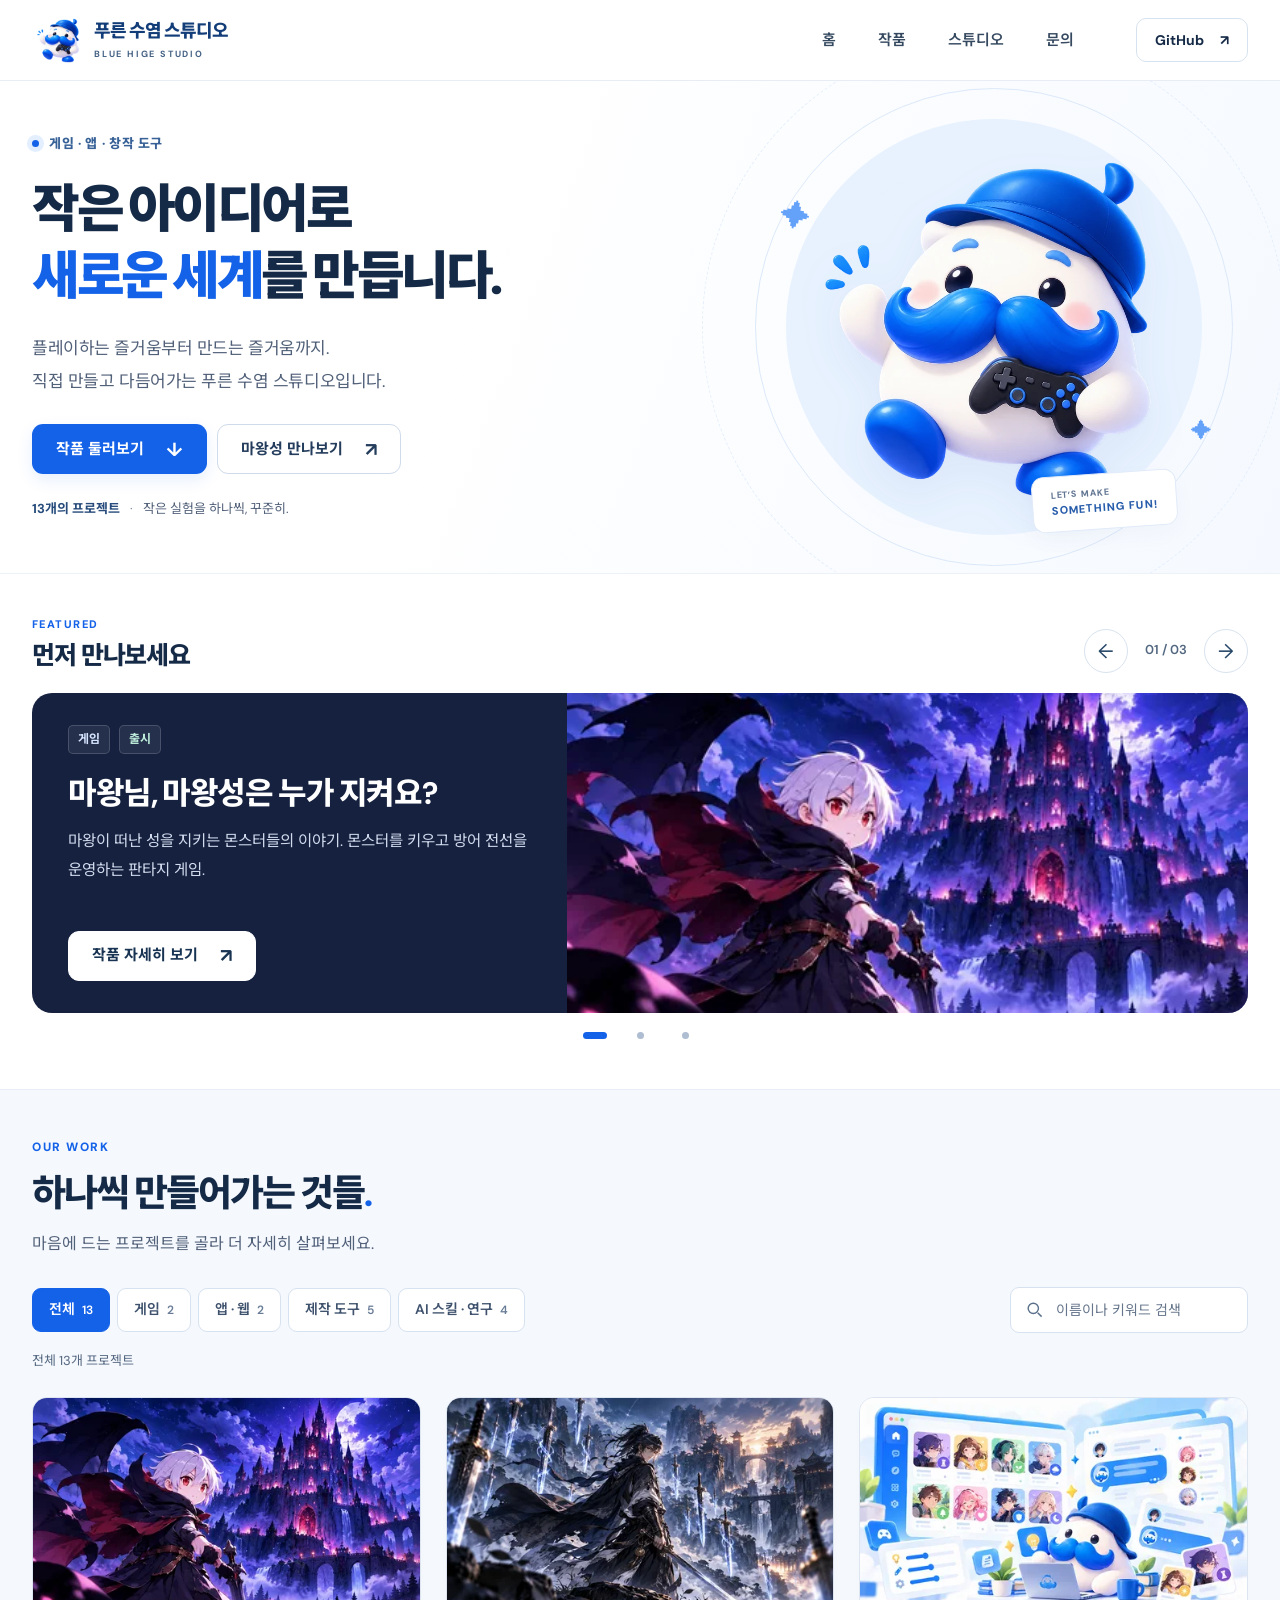
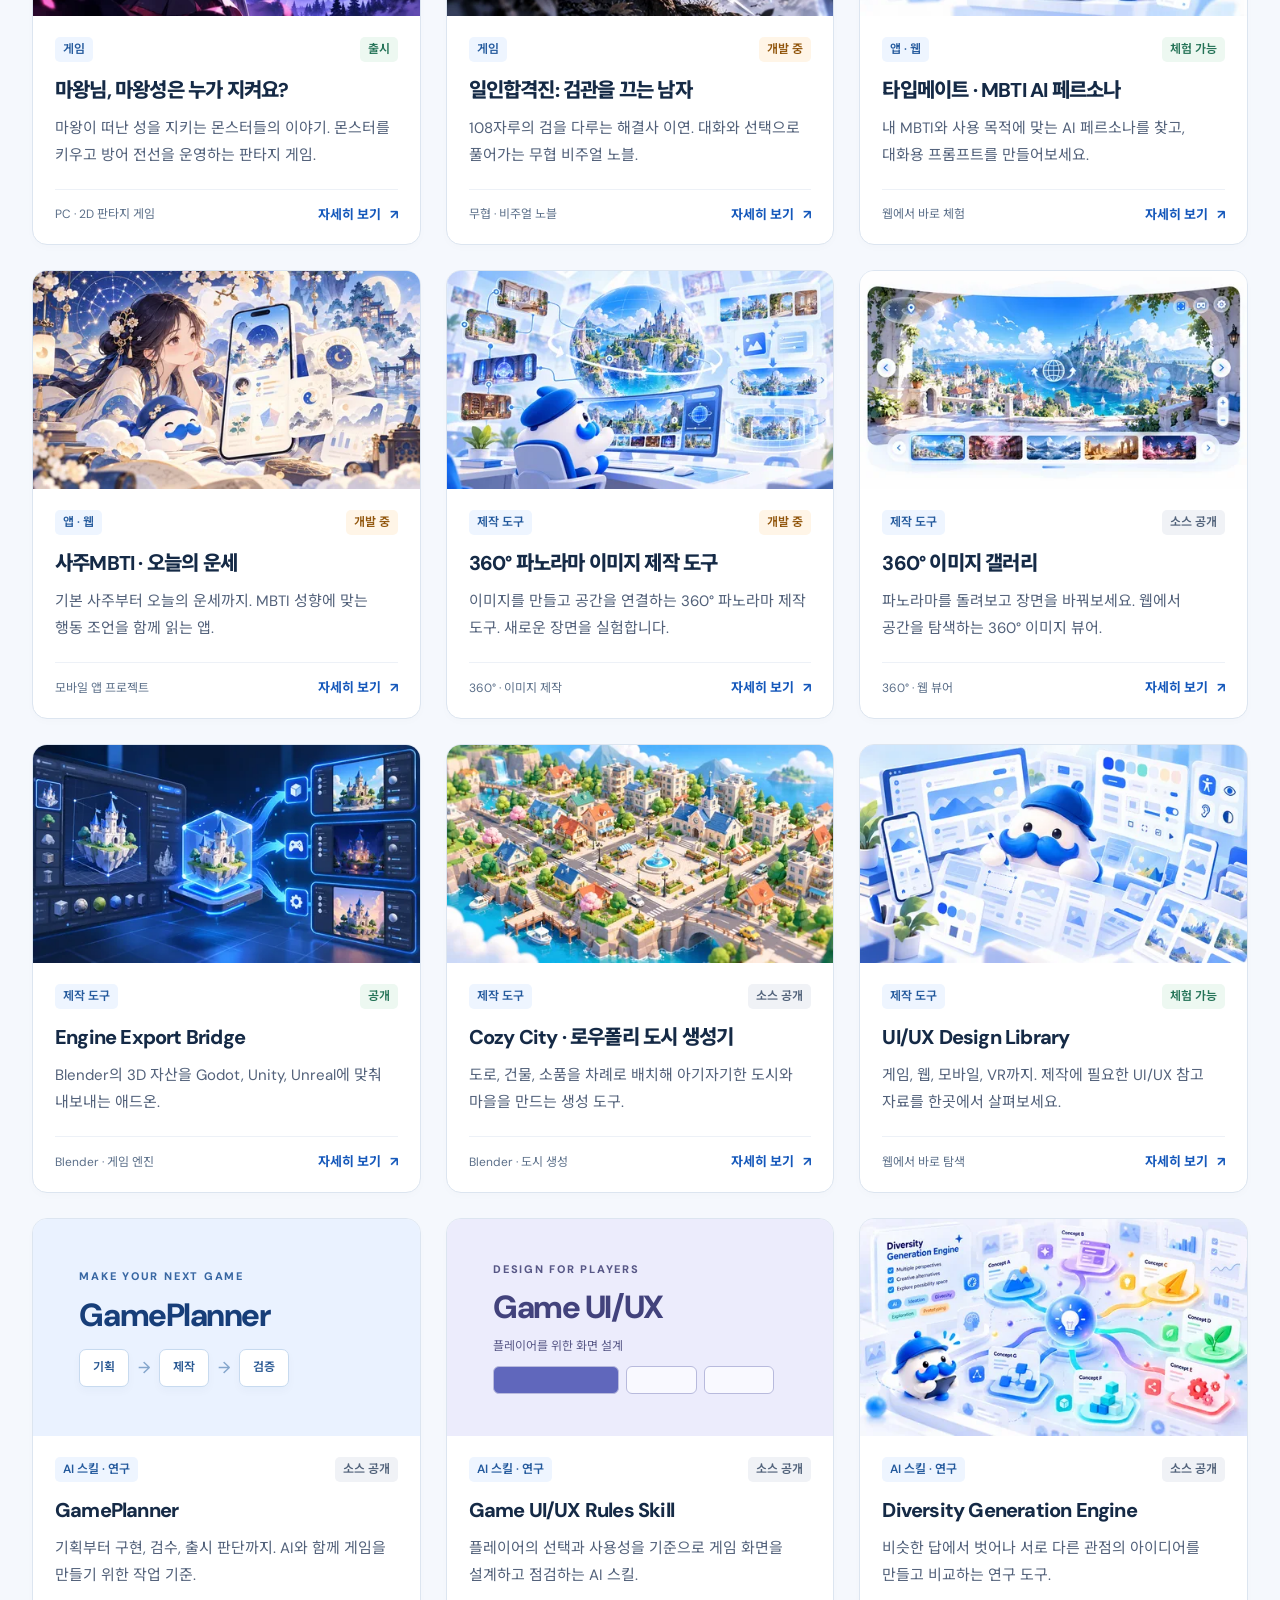
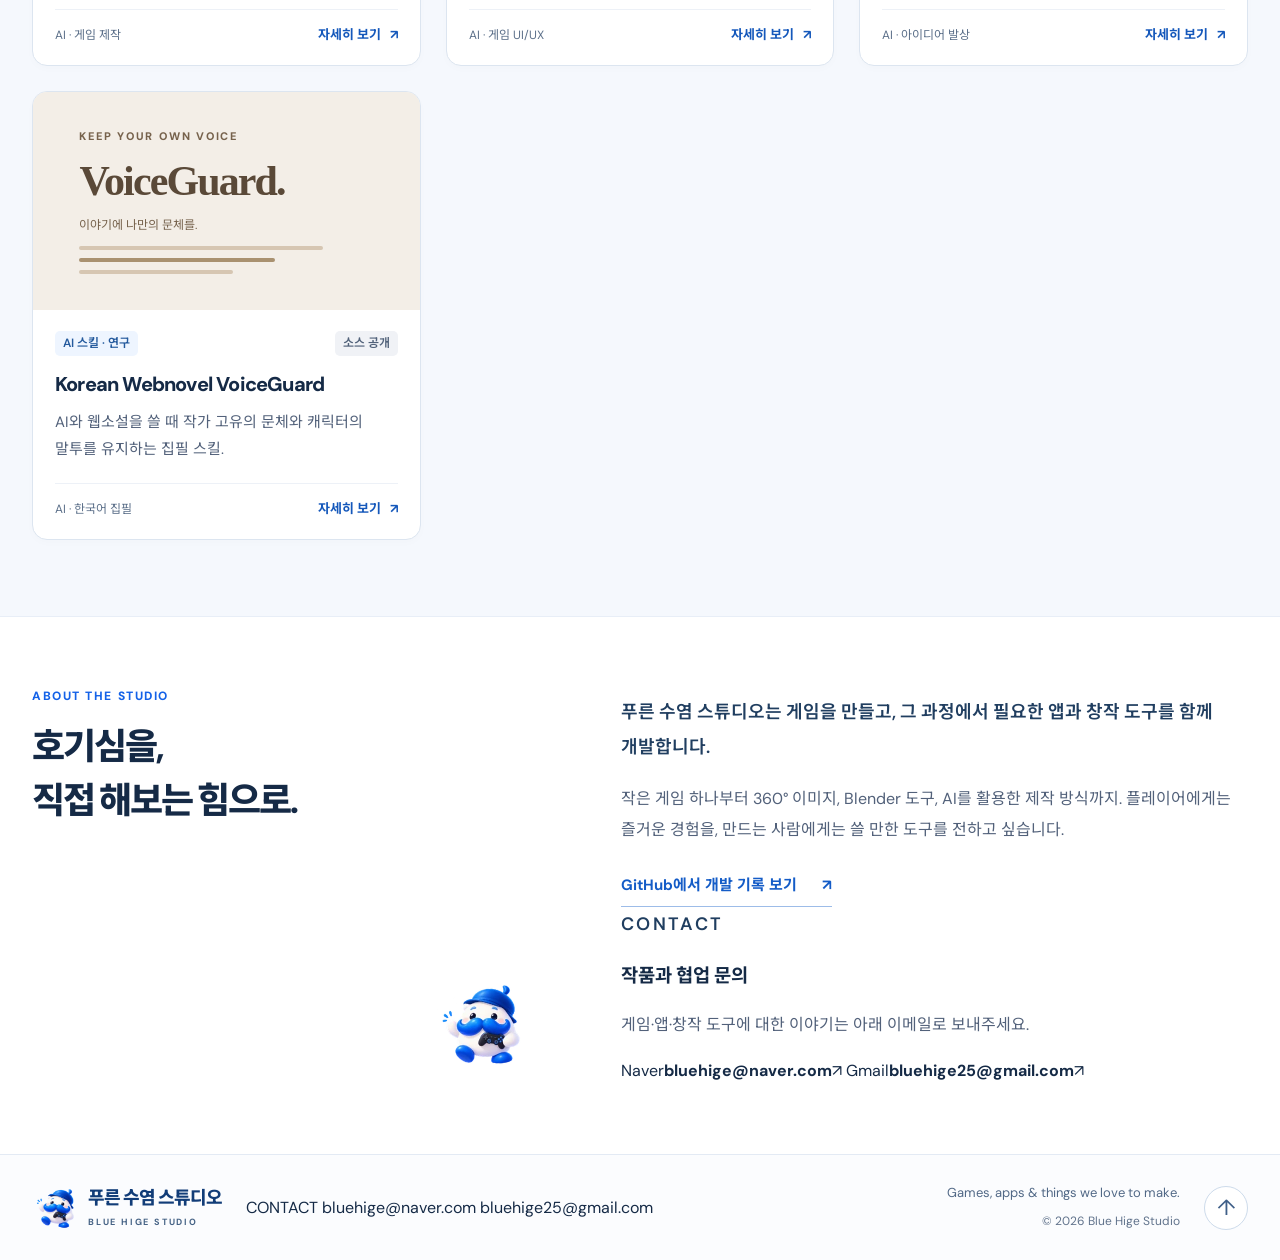
==== commit 775cef1a: "Add studio contact emails to homepage and project pages" ====
--- a/index.html
+++ b/index.html
@@ -15,7 +15,7 @@
   <link rel="preconnect" href="https://fonts.googleapis.com">
   <link rel="preconnect" href="https://fonts.gstatic.com" crossorigin>
   <link href="https://fonts.googleapis.com/css2?family=DM+Sans:wght@400;500;600;700;800&family=Noto+Sans+KR:wght@400;500;600;700;800;900&display=swap" rel="stylesheet">
-  <link rel="stylesheet" href="./styles.css?v=20261022">
+  <link rel="stylesheet" href="./styles.css?v=20261022-contact">
 </head>
 <body>
   <a class="skip" href="#work">작품 목록으로 건너뛰기</a>
@@ -26,7 +26,7 @@
         <span class="brand-word"><strong>푸른 수염 스튜디오</strong><small>BLUE HIGE STUDIO</small></span>
       </a>
       <nav class="main-nav" aria-label="주요 메뉴">
-        <a class="nav-home" href="#home">홈</a><a href="#work">작품</a><a href="#about">스튜디오</a>
+        <a class="nav-home" href="#home">홈</a><a href="#work">작품</a><a href="#about">스튜디오</a><a href="#contact">문의</a>
       </nav>
       <a class="nav-github" href="https://github.com/bluehige" target="_blank" rel="noopener noreferrer">GitHub <span aria-hidden="true">↗</span></a>
     </div>
@@ -107,12 +107,27 @@
     <section id="about" class="about-section" aria-labelledby="about-heading">
       <div class="container about-grid">
         <div class="about-heading"><p class="eyebrow blue">ABOUT THE STUDIO</p><h2 id="about-heading">호기심을,<br>직접 해보는 힘으로.</h2><img src="./assets/images/mascot-160.webp" width="96" height="96" alt="" loading="lazy"></div>
-        <div class="about-text"><p>푸른 수염 스튜디오는 게임을 만들고, 그 과정에서 필요한 앱과 창작 도구를 함께 개발합니다.</p><p>작은 게임 하나부터 360° 이미지, Blender 도구, AI를 활용한 제작 방식까지. 플레이어에게는 즐거운 경험을, 만드는 사람에게는 쓸 만한 도구를 전하고 싶습니다.</p><a href="https://github.com/bluehige" target="_blank" rel="noopener noreferrer" class="under-link">GitHub에서 개발 기록 보기 <span aria-hidden="true">↗</span></a></div>
+        <div class="about-text"><p>푸른 수염 스튜디오는 게임을 만들고, 그 과정에서 필요한 앱과 창작 도구를 함께 개발합니다.</p><p>작은 게임 하나부터 360° 이미지, Blender 도구, AI를 활용한 제작 방식까지. 플레이어에게는 즐거운 경험을, 만드는 사람에게는 쓸 만한 도구를 전하고 싶습니다.</p><a href="https://github.com/bluehige" target="_blank" rel="noopener noreferrer" class="under-link">GitHub에서 개발 기록 보기 <span aria-hidden="true">↗</span></a>
+          <div class="contact-panel" id="contact" aria-labelledby="contact-heading">
+            <p class="eyebrow blue">CONTACT</p>
+            <h3 id="contact-heading">작품과 협업 문의</h3>
+            <p>게임·앱·창작 도구에 대한 이야기는 아래 이메일로 보내주세요.</p>
+            <div class="contact-links">
+              <a class="contact-link" href="mailto:bluehige@naver.com" aria-label="bluehige@naver.com으로 이메일 보내기"><span class="contact-service">Naver</span><strong>bluehige@naver.com</strong><span class="contact-arrow" aria-hidden="true">↗</span></a>
+              <a class="contact-link" href="mailto:bluehige25@gmail.com" aria-label="bluehige25@gmail.com으로 이메일 보내기"><span class="contact-service">Gmail</span><strong>bluehige25@gmail.com</strong><span class="contact-arrow" aria-hidden="true">↗</span></a>
+            </div>
+          </div>
+        </div>
       </div>
     </section>
   </main>
   <footer class="footer"><div class="container footer-inner">
     <a class="brand" href="./"><img src="./assets/images/mascot-160.webp" alt="" width="48" height="48" loading="lazy"><span class="brand-word"><strong>푸른 수염 스튜디오</strong><small>BLUE HIGE STUDIO</small></span></a>
+    <div class="footer-contact">
+      <span>CONTACT</span>
+      <a href="mailto:bluehige@naver.com">bluehige@naver.com</a>
+      <a href="mailto:bluehige25@gmail.com">bluehige25@gmail.com</a>
+    </div>
     <div class="footer-note"><p>Games, apps & things we love to make.</p><small>© 2026 Blue Hige Studio</small></div>
     <a href="#home" class="to-top" aria-label="맨 위로">↑</a>
   </div></footer>
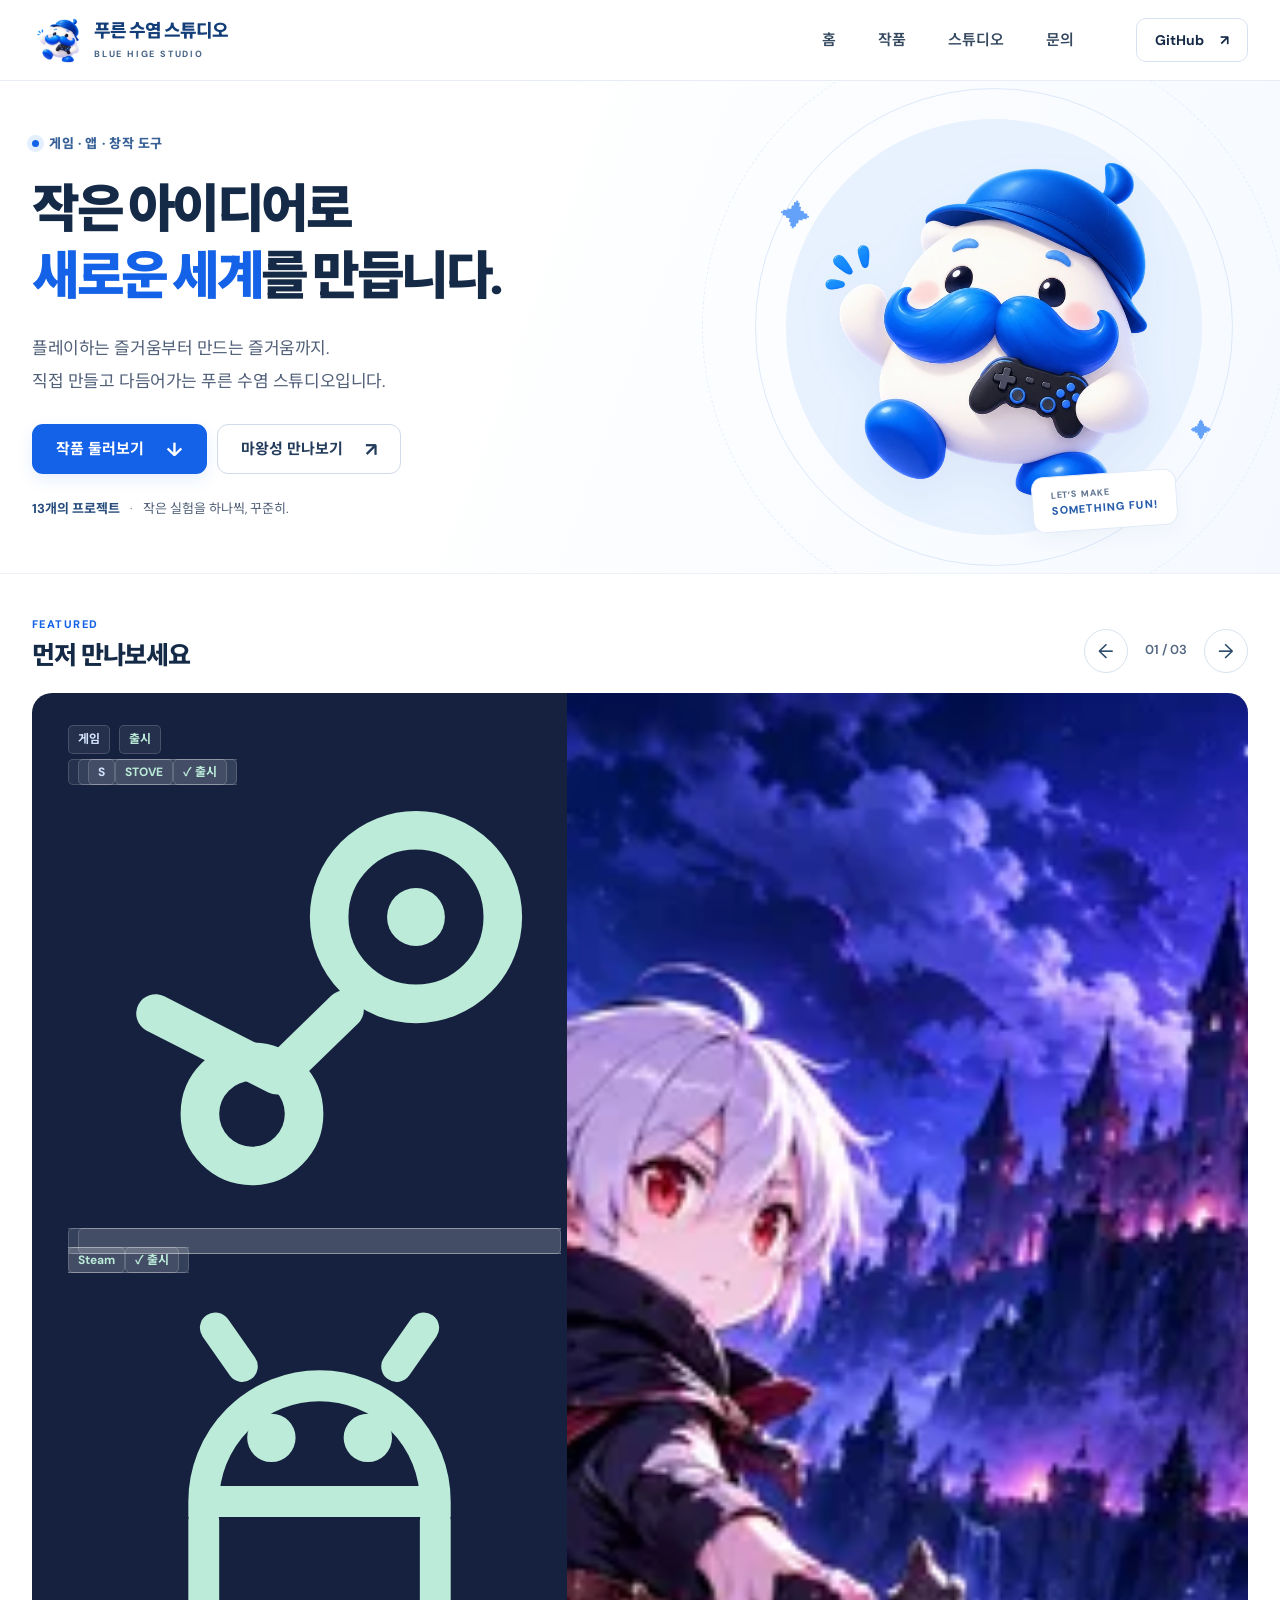
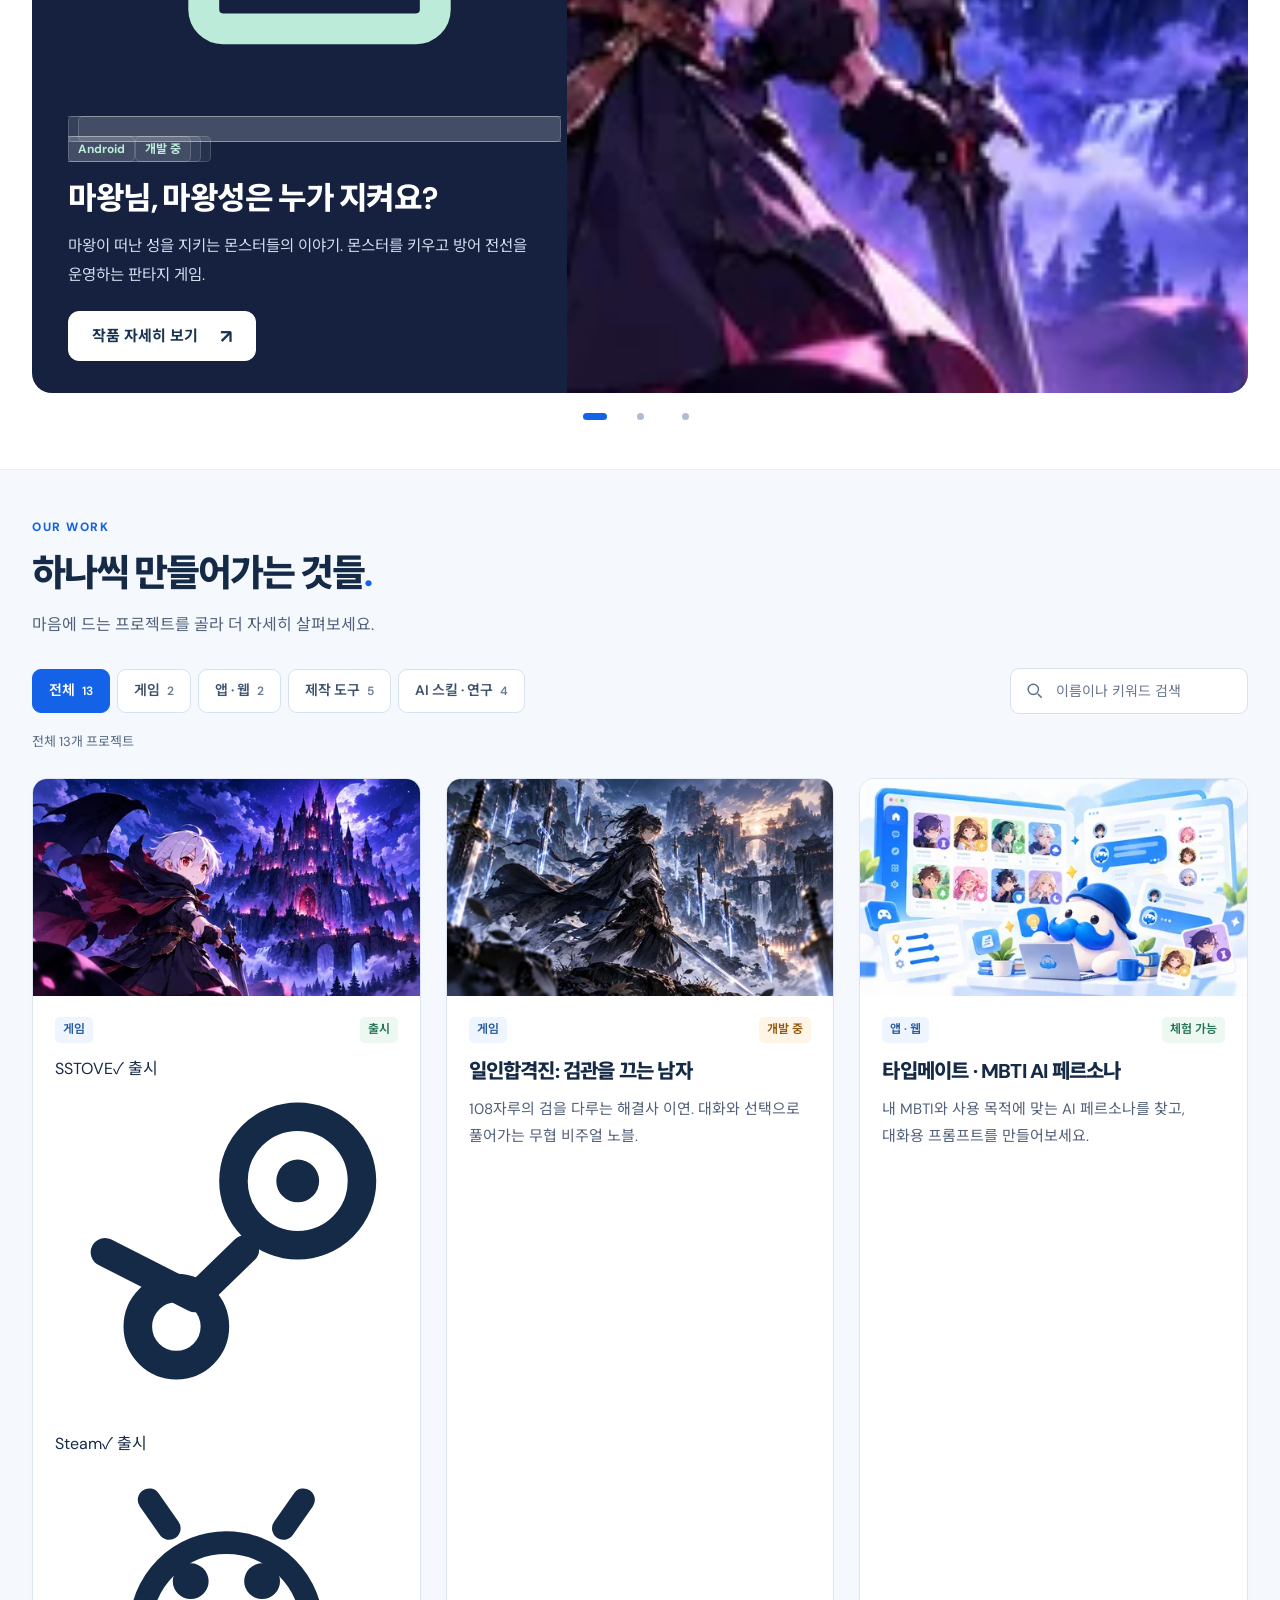
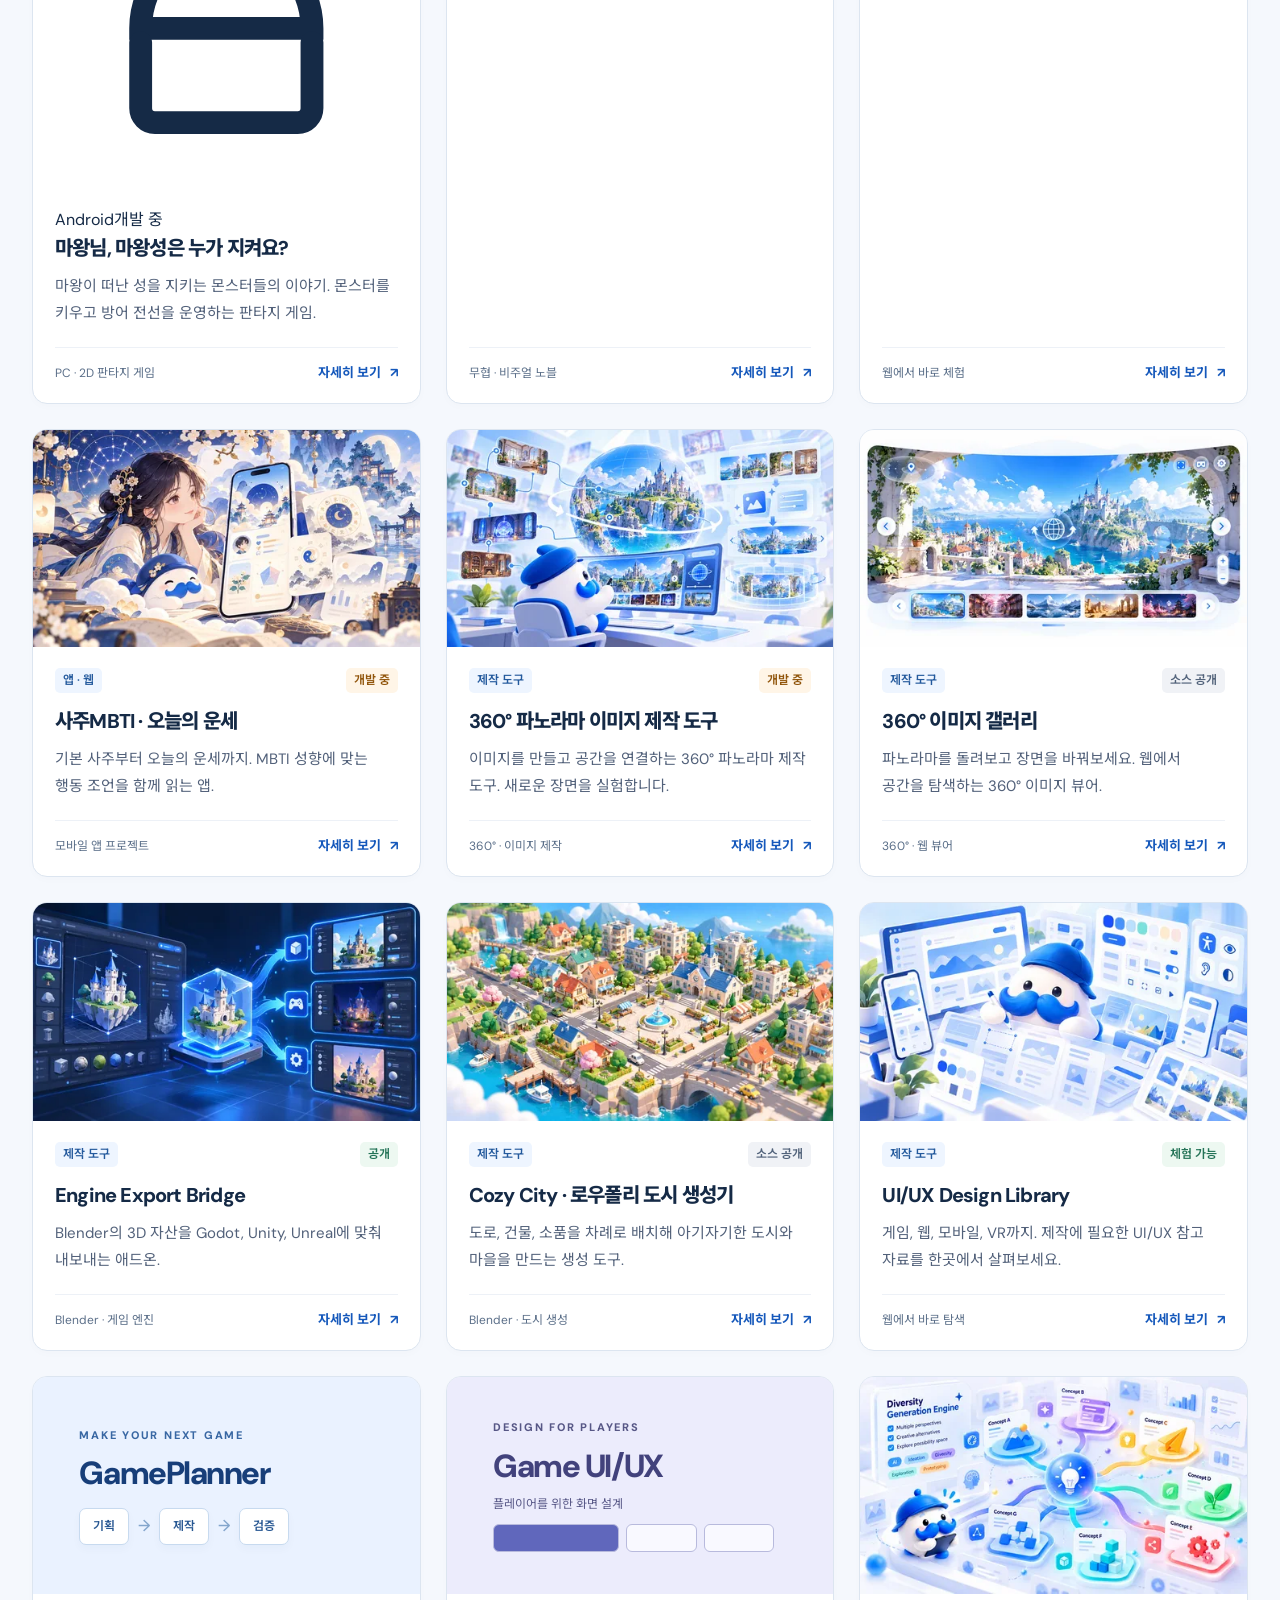
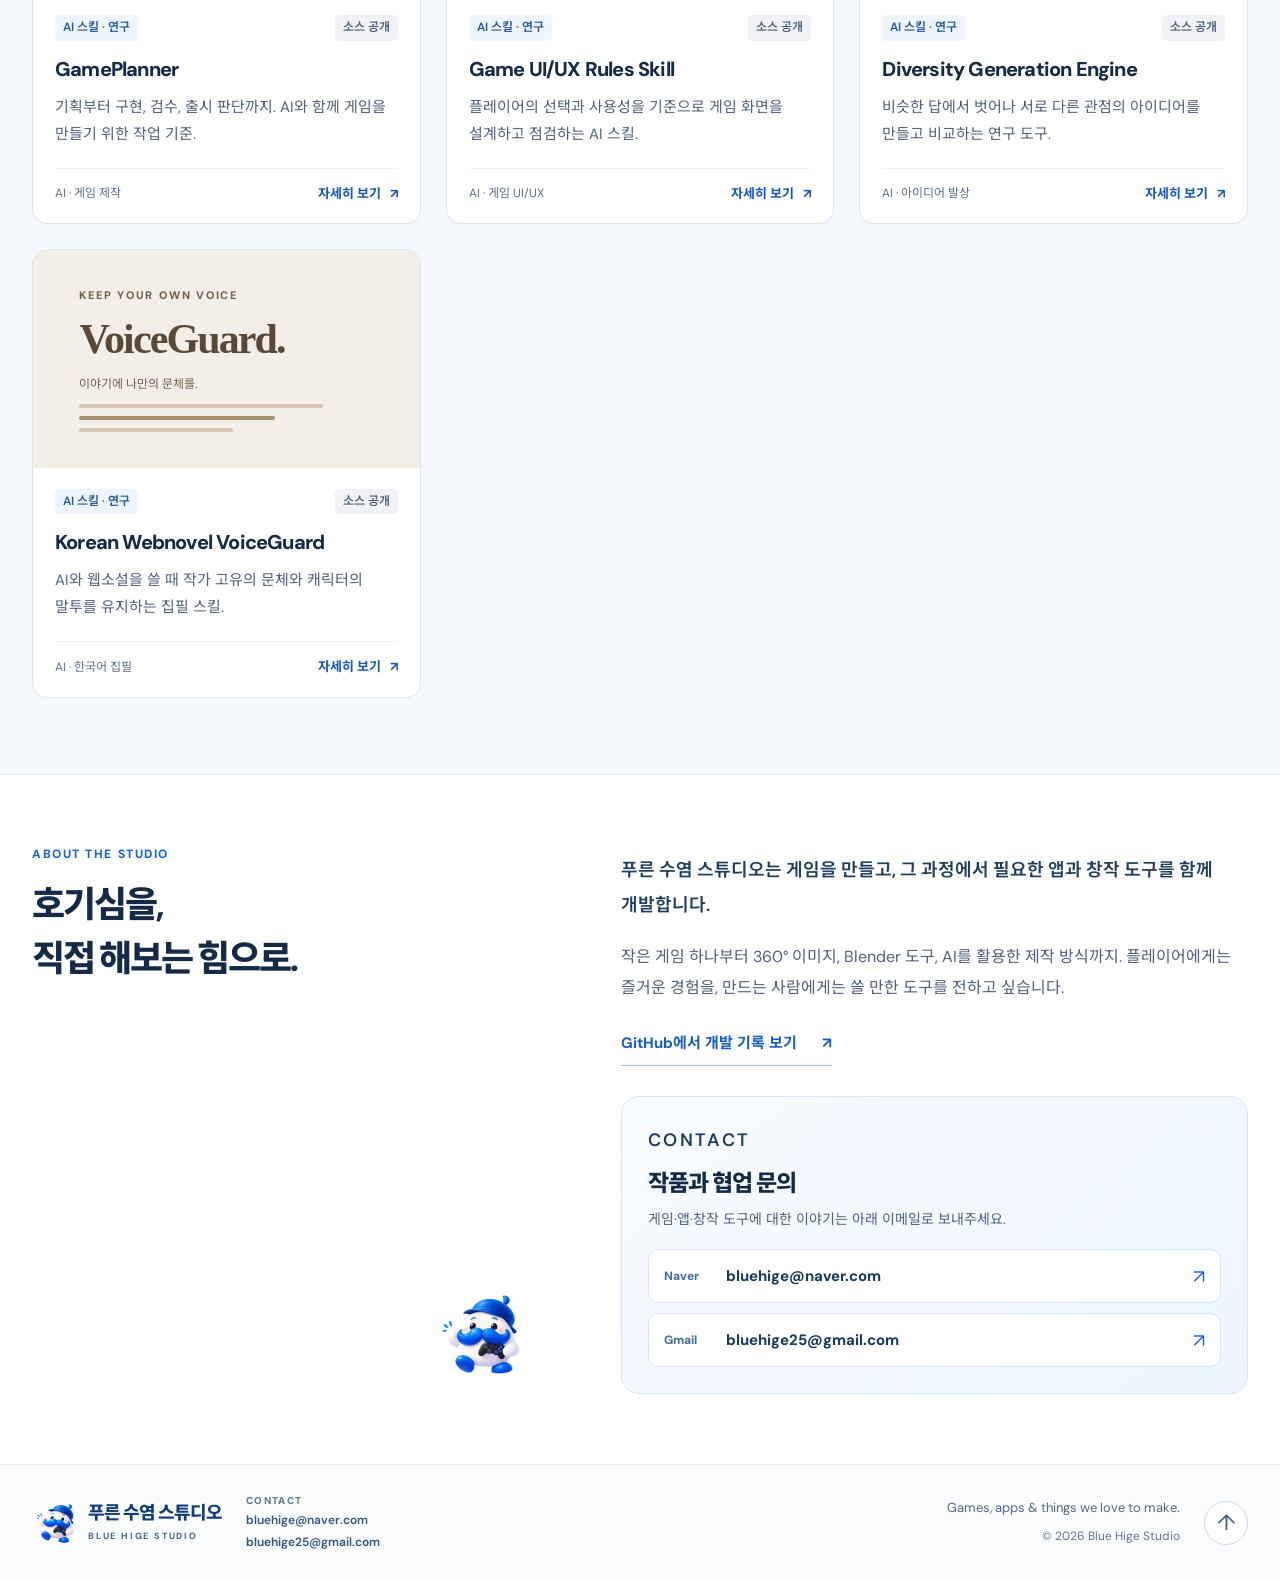
==== commit a52dd578: "Style Mawangseong platform release badges across site" ====
--- a/index.html
+++ b/index.html
@@ -15,7 +15,7 @@
   <link rel="preconnect" href="https://fonts.googleapis.com">
   <link rel="preconnect" href="https://fonts.gstatic.com" crossorigin>
   <link href="https://fonts.googleapis.com/css2?family=DM+Sans:wght@400;500;600;700;800&family=Noto+Sans+KR:wght@400;500;600;700;800;900&display=swap" rel="stylesheet">
-  <link rel="stylesheet" href="./styles.css?v=20261022-contact">
+  <link rel="stylesheet" href="./styles.css?v=20261022-platforms">
 </head>
 <body>
   <a class="skip" href="#work">작품 목록으로 건너뛰기</a>
@@ -65,7 +65,7 @@
       </div>
       <div class="feature" id="feature">
         <div class="feature-copy">
-          <div class="feature-meta"><span id="feature-category">게임</span><span id="feature-status">출시</span></div>
+          <div class="feature-meta"><span id="feature-category">게임</span><span id="feature-status">출시</span><div id="feature-platforms" class="feature-platforms" aria-label="플랫폼별 출시 상태"></div></div>
           <h3 id="feature-title">마왕님, 마왕성은 누가 지켜요?</h3>
           <p id="feature-desc">마왕이 떠난 성을 지키는 몬스터들의 이야기. 몬스터를 키우고 방어 전선을 운영하는 판타지 게임.</p>
           <a id="feature-link" class="btn btn-feature" href="./project.html?id=mawang">작품 자세히 보기 <span aria-hidden="true">↗</span></a>
@@ -131,7 +131,7 @@
     <div class="footer-note"><p>Games, apps & things we love to make.</p><small>© 2026 Blue Hige Studio</small></div>
     <a href="#home" class="to-top" aria-label="맨 위로">↑</a>
   </div></footer>
-  <script src="./projects.js?v=20261022"></script>
-  <script src="./app.js?v=20261022"></script>
+  <script src="./projects.js?v=20261022-platforms"></script>
+  <script src="./app.js?v=20261022-platforms"></script>
 </body>
 </html>
--- a/styles.css
+++ b/styles.css
@@ -187,6 +187,23 @@
 .footer-note small { font-size: 12px; color: #61738c; }
 .to-top { display: grid; place-items: center; width: 44px; height: 44px; flex-shrink: 0; border: 1px solid #cddbeb; border-radius: 50%; background: #fff; color: #3f5f88; font-size: 22px; }
 .to-top:hover { color: var(--blue); border-color: var(--blue); }
+
+
+/* Contact */
+.contact-panel { scroll-margin-top: 110px; margin-top: 30px; padding: 26px; border: 1px solid #d8e6fa; border-radius: 18px; background: linear-gradient(140deg, #f8fbff, #eef5ff); }
+.contact-panel .eyebrow { margin-bottom: 7px; }
+.contact-panel h3 { font-size: 23px; font-weight: 800; letter-spacing: -.045em; margin: 0 0 6px; }
+.about-text .contact-panel > p:not(.eyebrow) { color: #4c6180; font-size: 14px; line-height: 1.7; margin: 0 0 18px; }
+.contact-links { display: grid; gap: 10px; }
+.contact-link { display: flex; align-items: center; flex-wrap: wrap; column-gap: 13px; row-gap: 3px; min-height: 54px; padding: 13px 15px; background: #fff; border: 1px solid #dbe5f3; border-radius: 11px; color: #183958; transition: border-color .2s, box-shadow .2s, transform .2s; }
+.contact-link:hover { border-color: #9cbcec; box-shadow: 0 5px 18px #2465b514; transform: translateY(-1px); }
+.contact-service { flex: 0 0 49px; color: #416d9f; font-size: 12px; font-weight: 800; letter-spacing: .01em; }
+.contact-link strong { font-size: 15px; font-weight: 700; overflow-wrap: anywhere; }
+.contact-arrow { color: var(--blue); font-size: 19px; line-height: 1; margin-left: auto; }
+.footer-contact { display: flex; flex-direction: column; align-items: flex-start; gap: 2px; }
+.footer-contact span { color: #5b7798; font-size: 10px; font-weight: 800; letter-spacing: .13em; }
+.footer-contact a { color: #31547d; font-size: 12px; font-weight: 600; overflow-wrap: anywhere; }
+.footer-contact a:hover { color: var(--blue); text-decoration: underline; }
 
 /* Project details share the same scale and artwork. */
 .detail-main { padding-top: 20px; padding-bottom: 70px; }
@@ -306,6 +323,9 @@
   .about-text p { font-size: 15px; }
   .about-text p:first-child { font-size: 17px; }
   .footer-inner { flex-wrap: wrap; gap: 20px; }
+  .footer-contact { order: 2; flex-basis: 100%; }
+  .contact-panel { padding: 22px; }
+  .contact-link { padding-inline: 13px; }
   .footer-note { order: 3; margin-left: 0; text-align: left; flex-basis: 100%; }
   .to-top { margin-left: auto; }
   .detail-main { padding-top: 10px; padding-bottom: 45px; }
@@ -338,7 +358,11 @@
   .brand small { font-size: 7.5px; letter-spacing: .12em; }
   .main-nav { gap: 1px; }
   .main-nav .nav-home { display: none; }
-  .main-nav a { font-size: 13px; padding-inline: 6px; }
+  .main-nav a { font-size: 12.5px; padding-inline: 4px; }
+  .contact-panel { padding: 18px; }
+  .contact-link { gap: 8px; }
+  .contact-service { flex-basis: 42px; }
+  .contact-link strong { font-size: 13.5px; }
   .hero h1 { font-size: 34px; letter-spacing: -.065em; }
   .lead { font-size: 15px; line-height: 1.85; }
   .hero-actions { gap: 8px; }
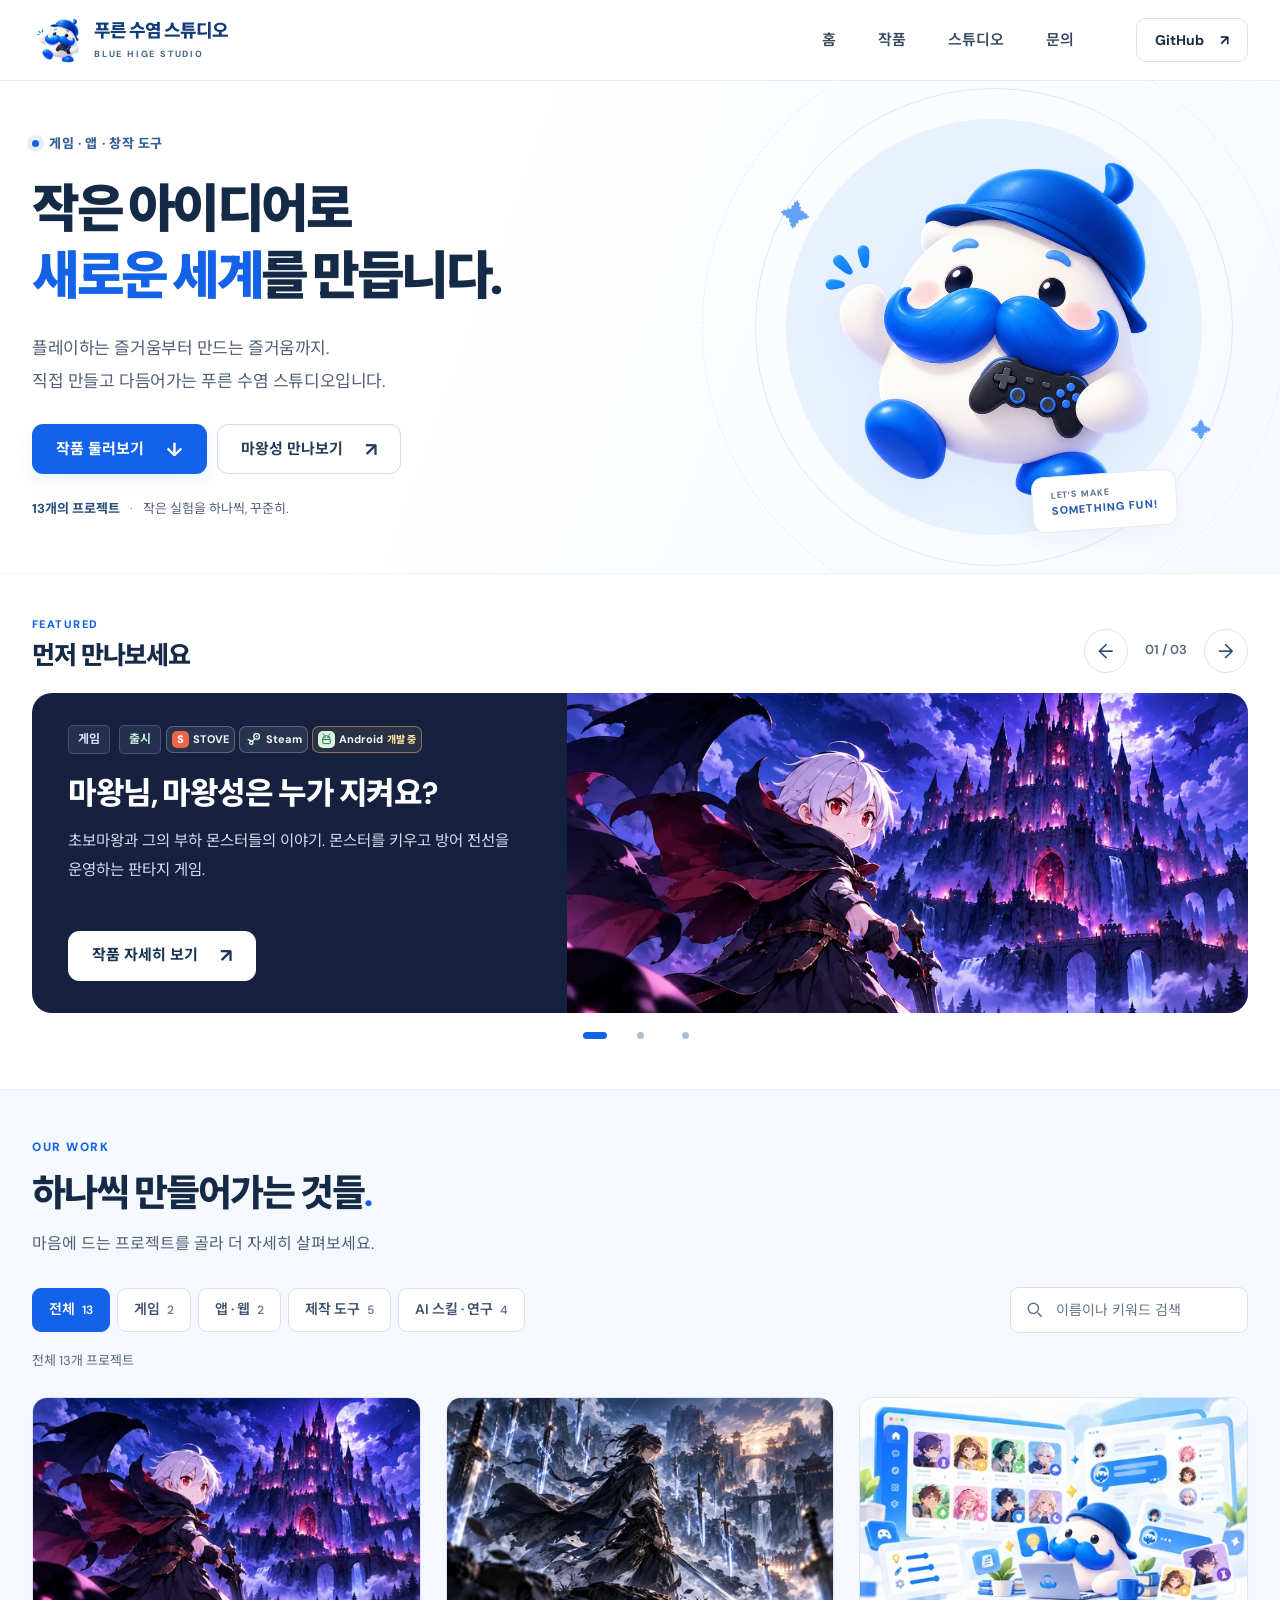
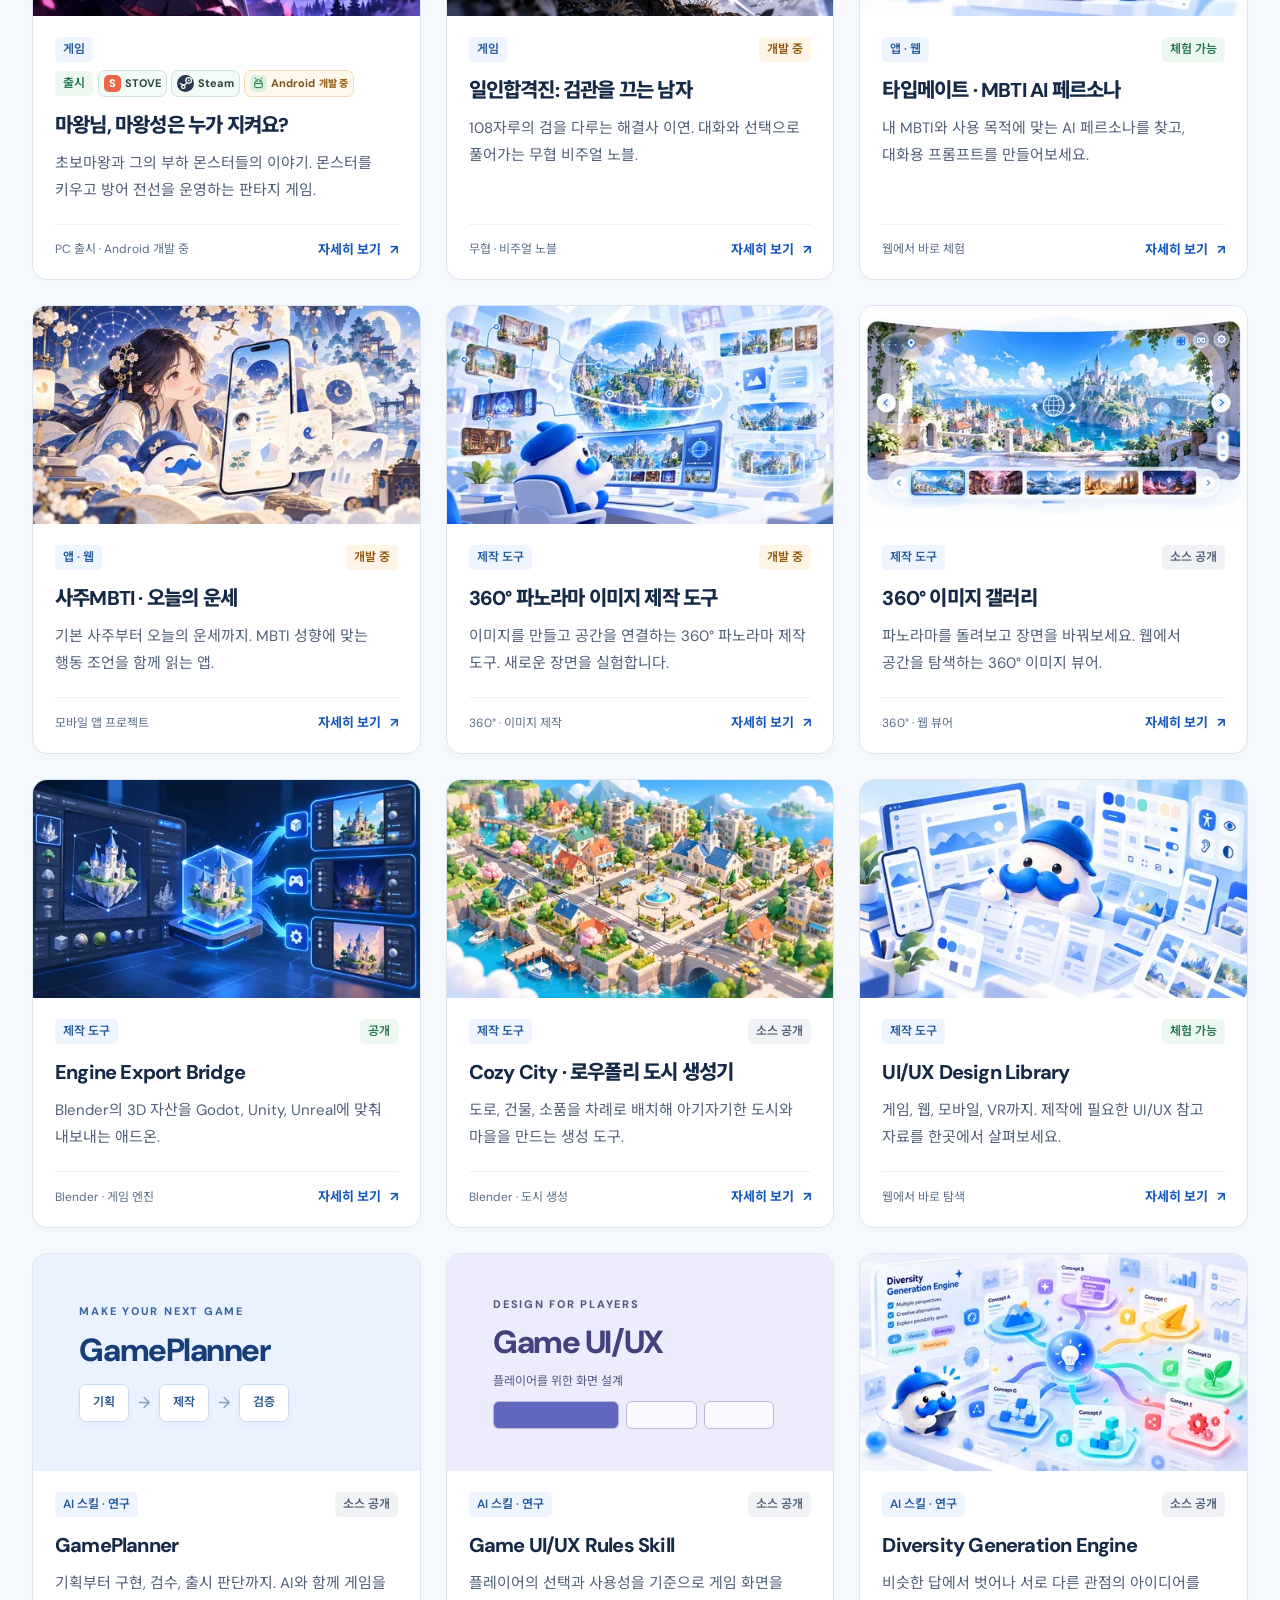
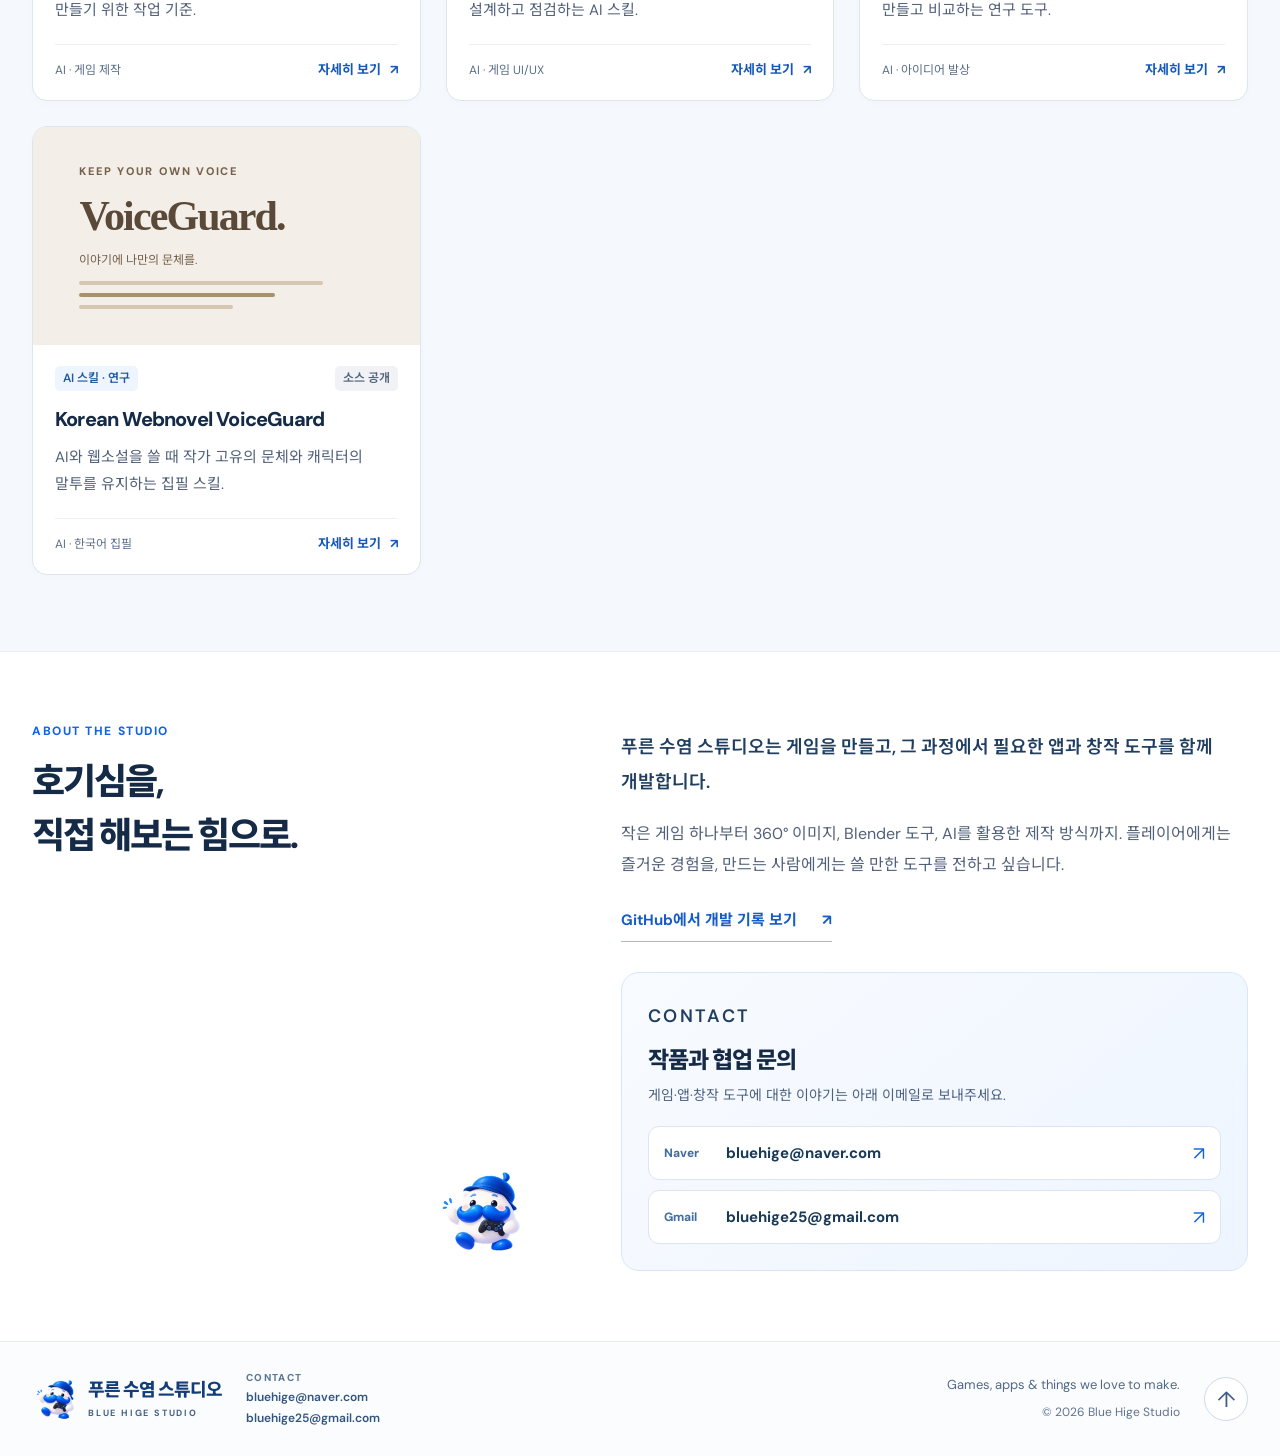
==== commit 5a0942b2: "Place release platform badges next to status and revise Mawangseong story copy" ====
--- a/index.html
+++ b/index.html
@@ -15,7 +15,7 @@
   <link rel="preconnect" href="https://fonts.googleapis.com">
   <link rel="preconnect" href="https://fonts.gstatic.com" crossorigin>
   <link href="https://fonts.googleapis.com/css2?family=DM+Sans:wght@400;500;600;700;800&family=Noto+Sans+KR:wght@400;500;600;700;800;900&display=swap" rel="stylesheet">
-  <link rel="stylesheet" href="./styles.css?v=20261022-platforms">
+  <link rel="stylesheet" href="./styles.css?v=20261022-mawang-revise">
 </head>
 <body>
   <a class="skip" href="#work">작품 목록으로 건너뛰기</a>
@@ -65,9 +65,9 @@
       </div>
       <div class="feature" id="feature">
         <div class="feature-copy">
-          <div class="feature-meta"><span id="feature-category">게임</span><span id="feature-status">출시</span><div id="feature-platforms" class="feature-platforms" aria-label="플랫폼별 출시 상태"></div></div>
+          <div class="feature-meta"><span id="feature-category">게임</span><span class="release-status"><span id="feature-status">출시</span><span id="feature-platforms" class="feature-platforms" aria-label="플랫폼별 출시 상태"></span></span></div>
           <h3 id="feature-title">마왕님, 마왕성은 누가 지켜요?</h3>
-          <p id="feature-desc">마왕이 떠난 성을 지키는 몬스터들의 이야기. 몬스터를 키우고 방어 전선을 운영하는 판타지 게임.</p>
+          <p id="feature-desc">초보마왕과 그의 부하 몬스터들의 이야기. 몬스터를 키우고 방어 전선을 운영하는 판타지 게임.</p>
           <a id="feature-link" class="btn btn-feature" href="./project.html?id=mawang">작품 자세히 보기 <span aria-hidden="true">↗</span></a>
         </div>
         <a class="feature-image" id="feature-image-link" href="./project.html?id=mawang" aria-label="마왕성 자세히 보기">
@@ -131,7 +131,7 @@
     <div class="footer-note"><p>Games, apps & things we love to make.</p><small>© 2026 Blue Hige Studio</small></div>
     <a href="#home" class="to-top" aria-label="맨 위로">↑</a>
   </div></footer>
-  <script src="./projects.js?v=20261022-platforms"></script>
-  <script src="./app.js?v=20261022-platforms"></script>
+  <script src="./projects.js?v=20261022-mawang-revise"></script>
+  <script src="./app.js?v=20261022-mawang-revise"></script>
 </body>
 </html>
--- a/styles.css
+++ b/styles.css
@@ -85,8 +85,8 @@
 .feature { display: grid; grid-template-columns: .88fr 1.12fr; border-radius: var(--radius); overflow: hidden; background: #15213f; color: #fff; }
 .feature-copy { display: flex; flex-direction: column; align-items: start; padding: 32px 36px; }
 .feature-meta { display: flex; flex-wrap: wrap; gap: 9px; font-size: 12px; font-weight: 700; color: #d6e4ff; }
-.feature-meta span { padding: 4px 9px; background: #ffffff12; border: 1px solid #ffffff29; border-radius: 5px; }
-.feature-meta span + span { color: #bcebd9; }
+.feature-meta #feature-category, .feature-meta #feature-status { padding: 4px 9px; background: #ffffff12; border: 1px solid #ffffff29; border-radius: 5px; }
+.feature-meta #feature-status { color: #bcebd9; }
 .feature h3 { margin: 18px 0 12px; font-size: 31px; font-weight: 800; line-height: 1.4; letter-spacing: -.045em; }
 .feature-copy > p { color: #d2dbee; font-size: 15.5px; line-height: 1.85; margin-bottom: 22px; word-break: keep-all; }
 .btn-feature { background: #fff; color: #193453; border-color: #fff; margin-top: auto; }
@@ -205,6 +205,29 @@
 .footer-contact a { color: #31547d; font-size: 12px; font-weight: 600; overflow-wrap: anywhere; }
 .footer-contact a:hover { color: var(--blue); text-decoration: underline; }
 
+
+/* Platform release status: STOVE / Steam released, Android in development. */
+.release-status { display: inline-flex; align-items: center; flex-wrap: nowrap; gap: 5px; max-width: 100%; }
+.platform-badges { display: inline-flex; align-items: center; flex-wrap: nowrap; gap: 4px; vertical-align: middle; }
+.platform-badge { display: inline-flex; align-items: center; flex-wrap: nowrap; gap: 4px; min-height: 27px; padding: 3px 5px; border: 1px solid #cfe4d7; border-radius: 7px; background: #f3fbf6; color: #24483b; font-size: 11px; font-weight: 700; white-space: nowrap; line-height: 1.3; }
+.platform-badge.developing { border-color: #f2dcb8; background: #fff8ed; color: #785321; }
+.platform-symbol { display: inline-grid; place-items: center; flex: 0 0 17px; width: 17px; height: 17px; border-radius: 5px; font-size: 11px; line-height: 1; font-weight: 900; }
+.platform-symbol.stove { background: #ed6548; color: #fff; }
+.platform-symbol.steam { background: #25394f; color: #fff; border-radius: 50%; }
+.platform-symbol.android { background: #dbf1e0; color: #267d48; }
+.platform-symbol svg { width: 15px; height: 15px; }
+.platform-state { font-size: 10px; font-weight: 800; color: #227450; }
+.platform-badge.released .platform-state { display: none; }
+.platform-badge.developing .platform-state { color: #9a661b; }
+.card-top .release-status { flex-shrink: 0; }
+.detail-status { flex-wrap: wrap; }
+.feature-platforms { display: inline-flex; align-items: center; gap: 4px; }
+.feature-meta .platform-badge { border-color: #ffffff3d; background: #ffffff15; color: #f3f8ff; }
+.feature-meta .platform-badge.developing { border-color: #ffc97970; background: #ffc97919; }
+.feature-meta .platform-badge .platform-state { color: #a5efd0; }
+.feature-meta .platform-badge.developing .platform-state { color: #ffdca1; }
+.feature-meta .platform-symbol.android { background: #d9f4e1; color: #267a46; }
+
 /* Project details share the same scale and artwork. */
 .detail-main { padding-top: 20px; padding-bottom: 70px; }
 .back-row { font-size: 14px; color: #3f6089; margin: 0 0 12px; }
@@ -259,6 +282,9 @@
   .detail-top { gap: 28px; }
   .about-grid { gap: 42px; }
   .about-heading > img { right: -2%; width: 76px; height: 76px; }
+}
+@media (min-width: 901px) and (max-width: 1100px) {
+  .projects-grid { grid-template-columns: repeat(2, minmax(0, 1fr)); }
 }
 @media (max-width: 900px) {
   .hero h1 { font-size: 38px; }
@@ -349,6 +375,9 @@
   .native-art > strong { font-size: 35px; }
   .native-art > small { font-size: 12px; }
 }
+@media (max-width: 350px) {
+  .platform-badge.released .platform-name { display: none; }
+}
 @media (max-width: 420px) {
   .container { padding-inline: 18px; }
   .header-inner { min-height: 68px; gap: 8px; }
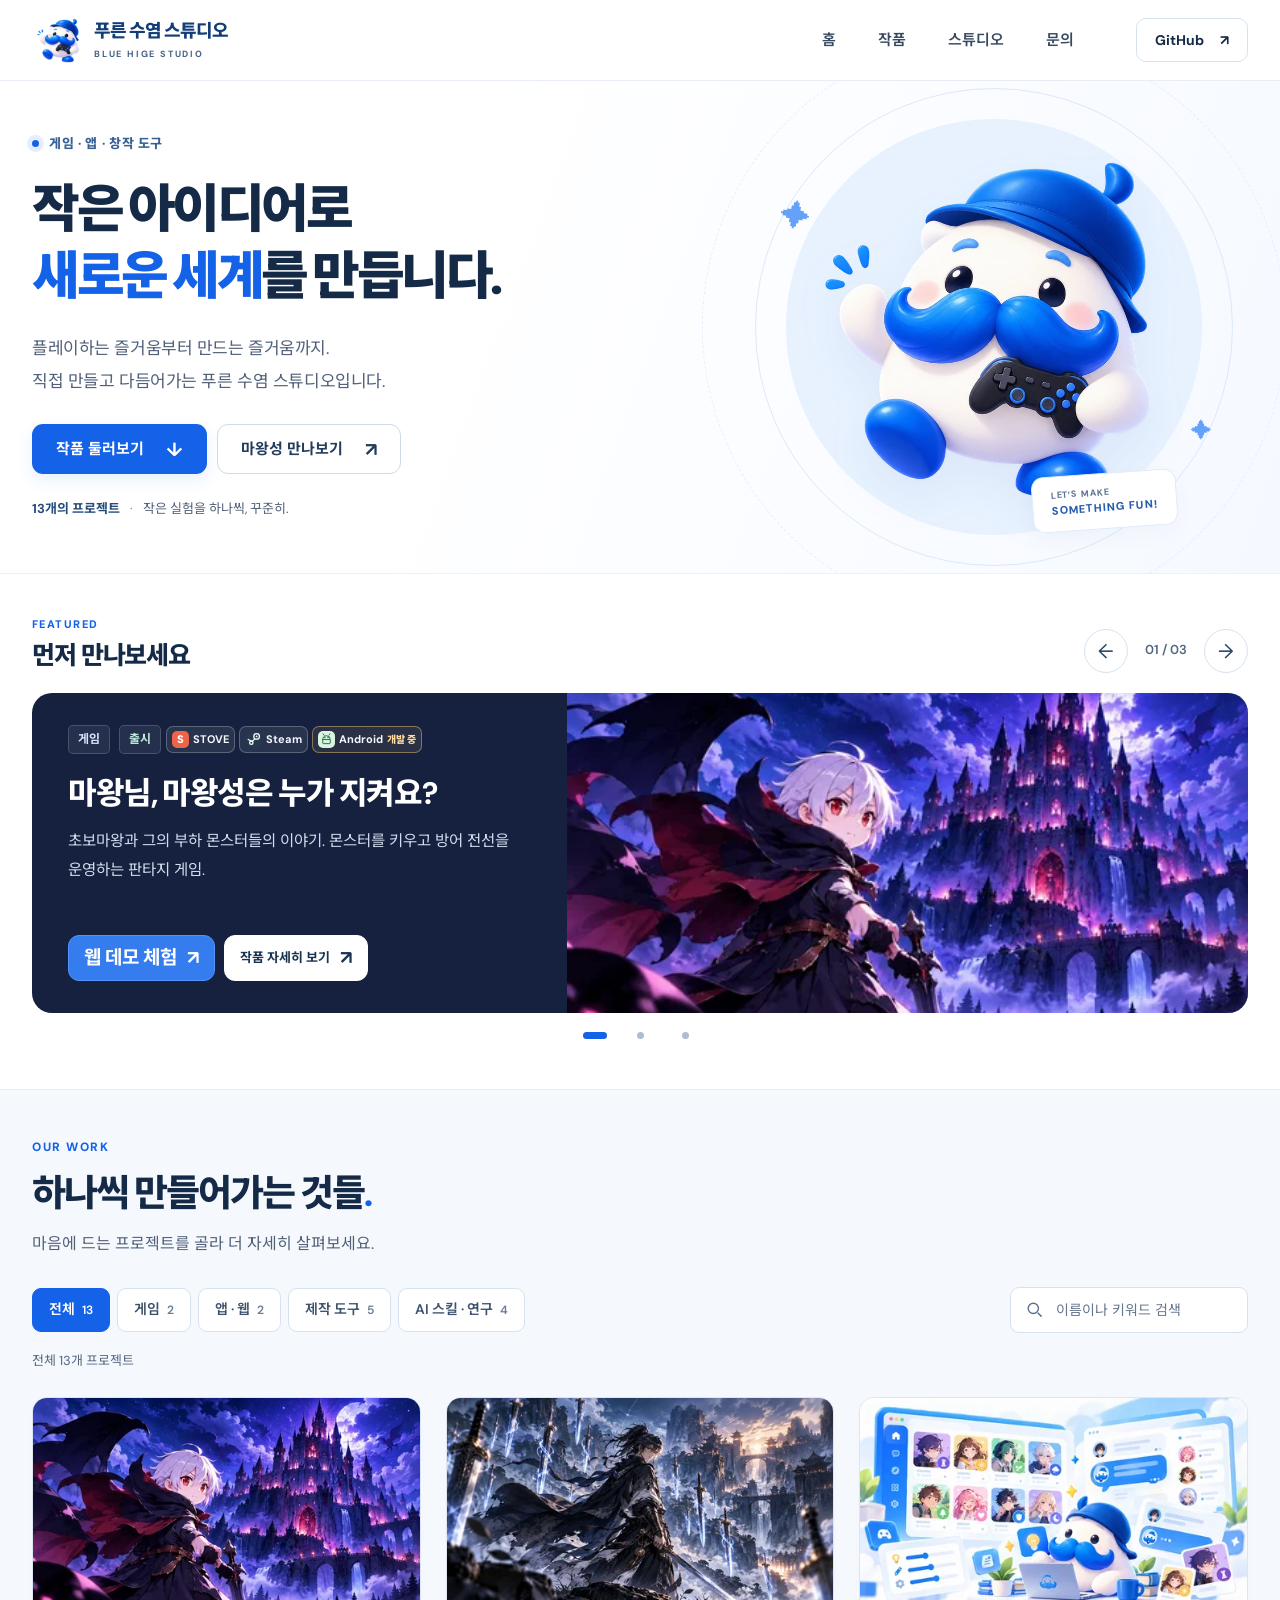
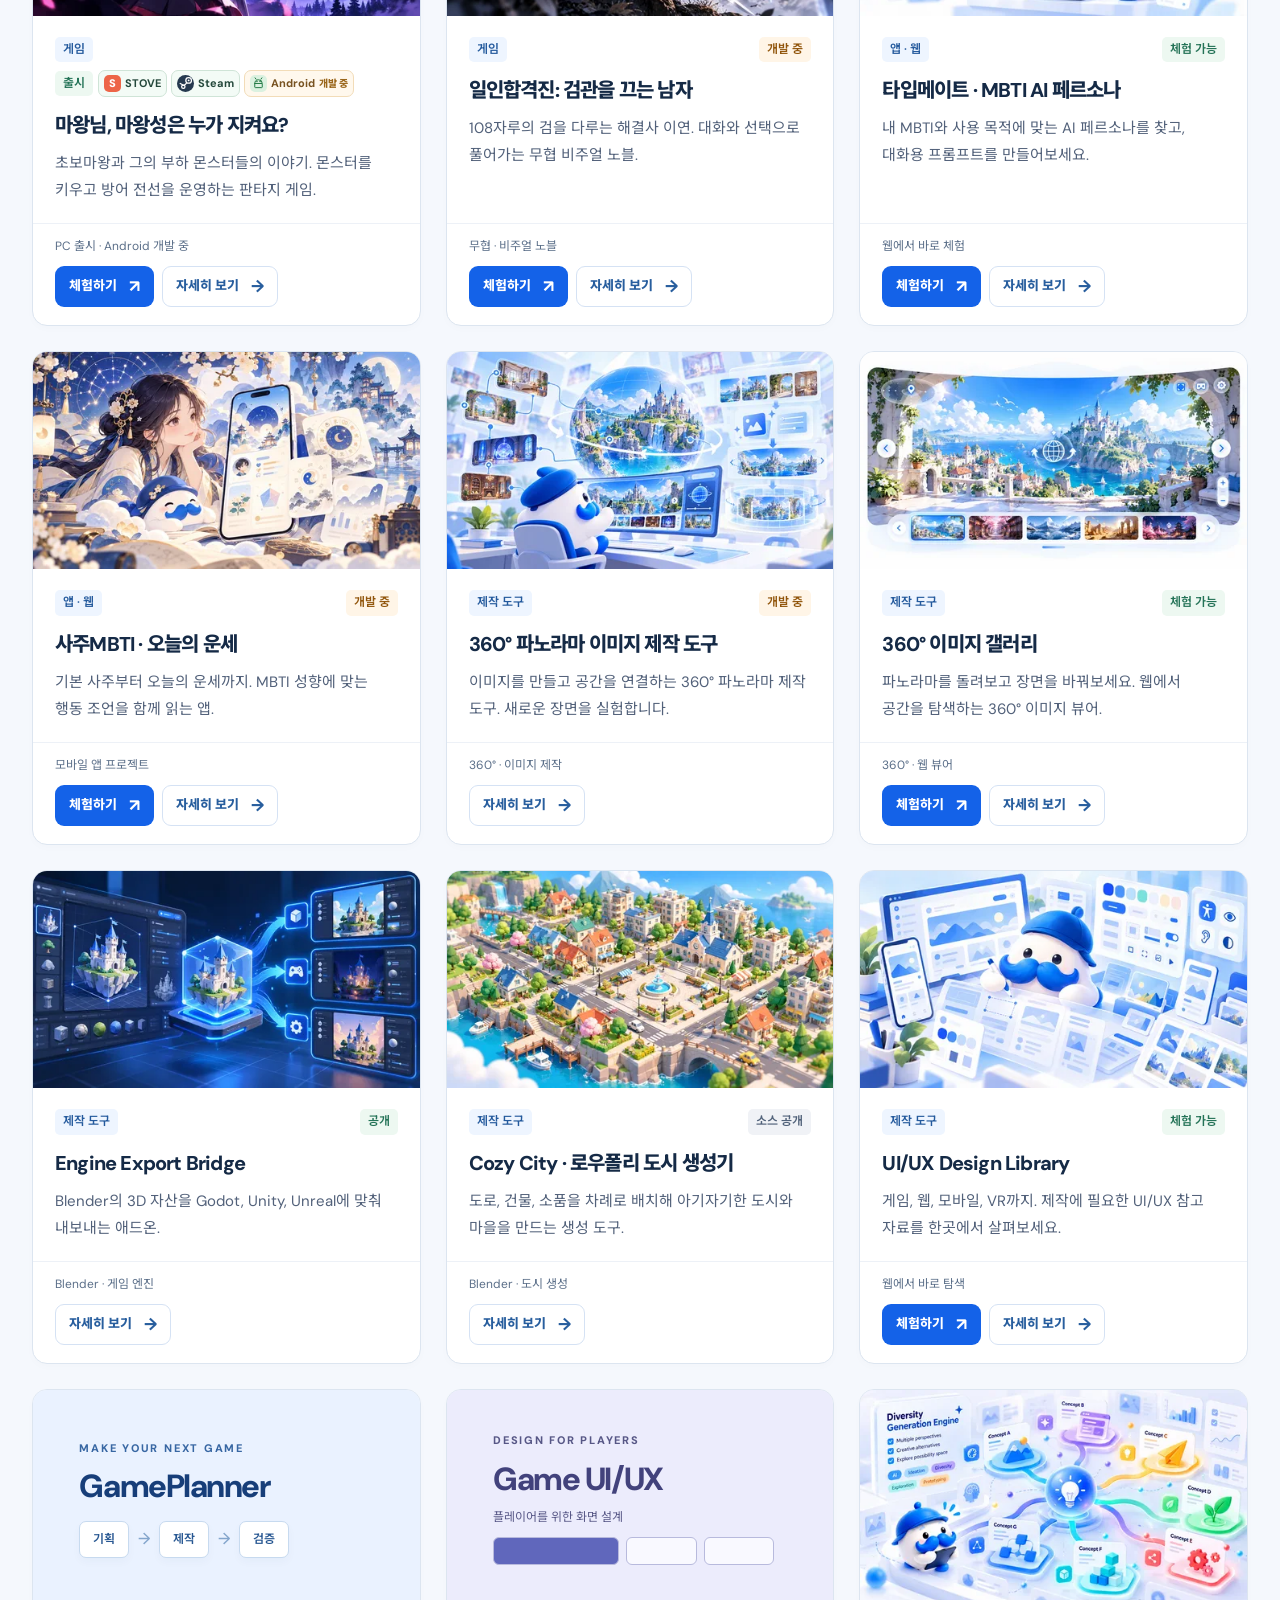
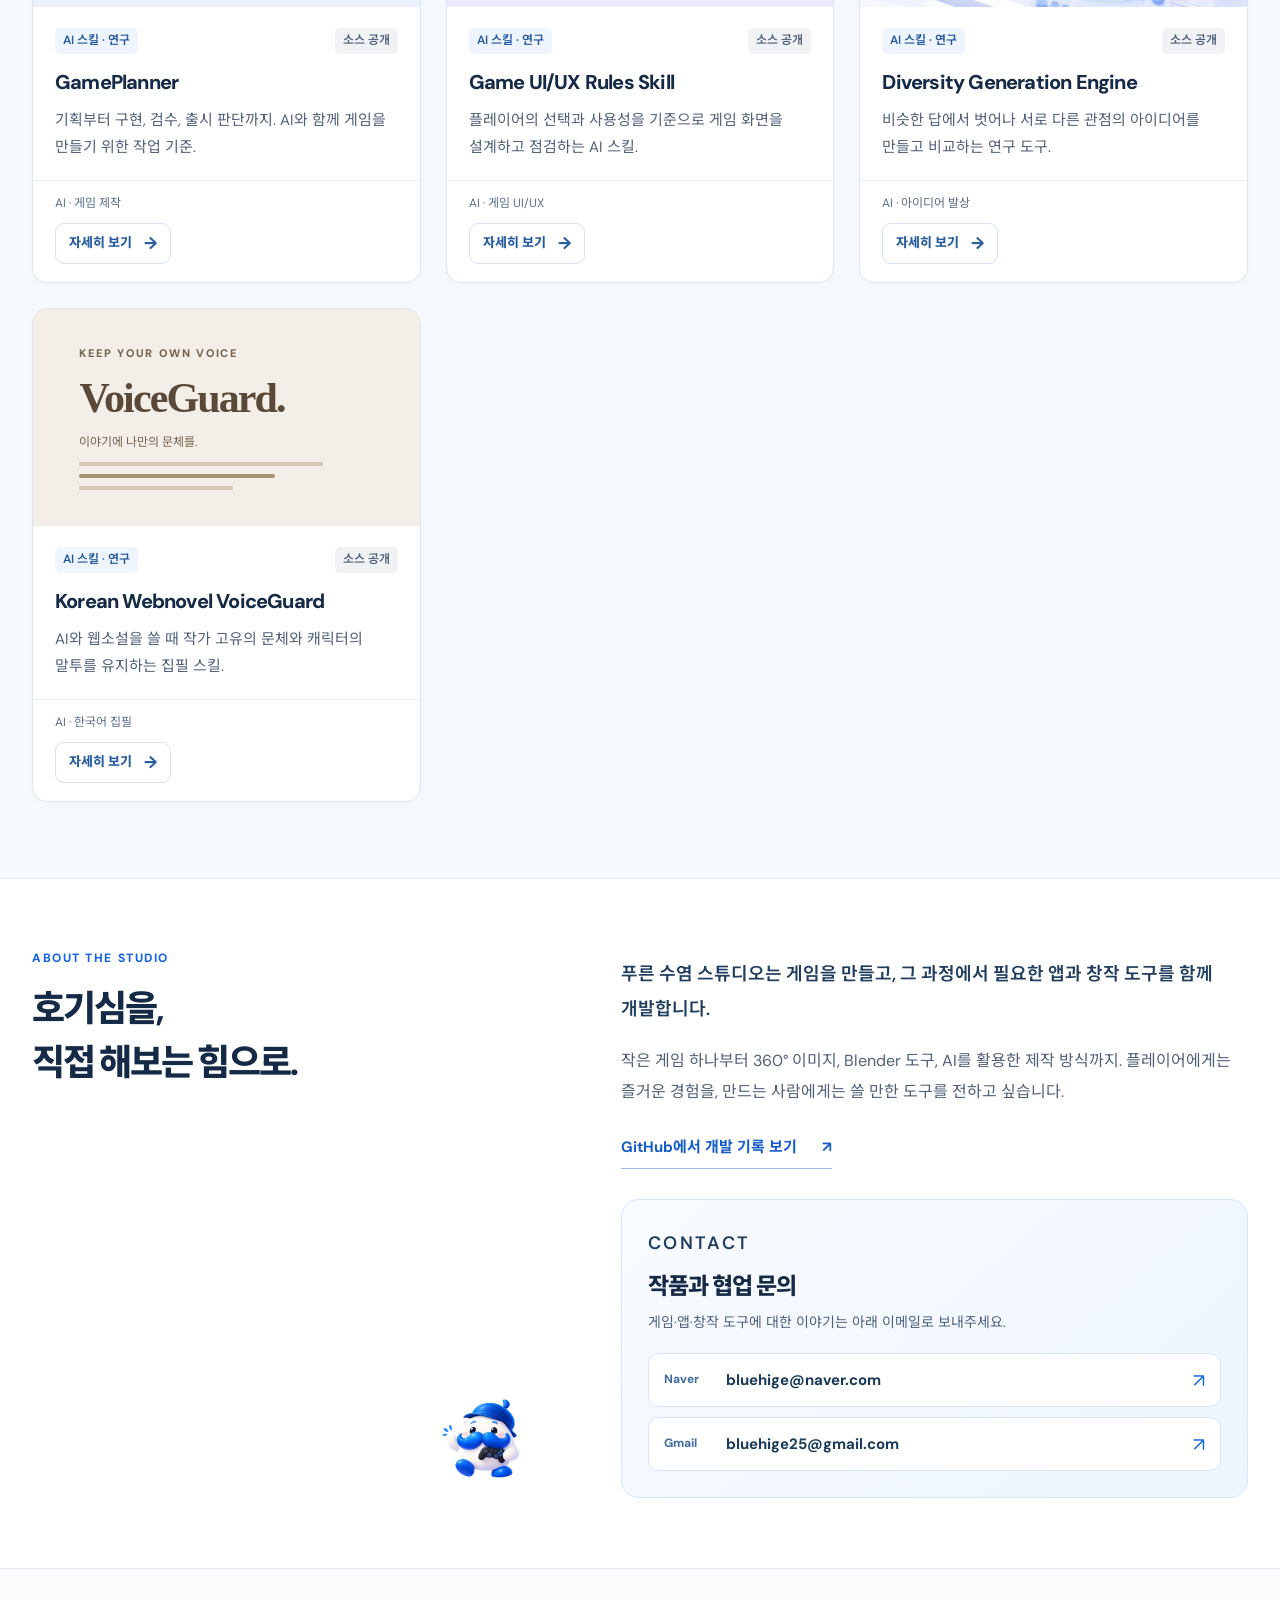
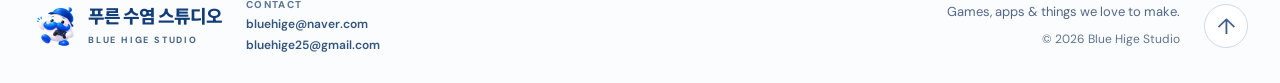
==== commit 02e936cf: "Add direct live demo buttons to portfolio cards and project details" ====
--- a/index.html
+++ b/index.html
@@ -15,7 +15,7 @@
   <link rel="preconnect" href="https://fonts.googleapis.com">
   <link rel="preconnect" href="https://fonts.gstatic.com" crossorigin>
   <link href="https://fonts.googleapis.com/css2?family=DM+Sans:wght@400;500;600;700;800&family=Noto+Sans+KR:wght@400;500;600;700;800;900&display=swap" rel="stylesheet">
-  <link rel="stylesheet" href="./styles.css?v=20261022-mawang-revise">
+  <link rel="stylesheet" href="./styles.css?v=20261022-demo-links">
 </head>
 <body>
   <a class="skip" href="#work">작품 목록으로 건너뛰기</a>
@@ -68,7 +68,10 @@
           <div class="feature-meta"><span id="feature-category">게임</span><span class="release-status"><span id="feature-status">출시</span><span id="feature-platforms" class="feature-platforms" aria-label="플랫폼별 출시 상태"></span></span></div>
           <h3 id="feature-title">마왕님, 마왕성은 누가 지켜요?</h3>
           <p id="feature-desc">초보마왕과 그의 부하 몬스터들의 이야기. 몬스터를 키우고 방어 전선을 운영하는 판타지 게임.</p>
-          <a id="feature-link" class="btn btn-feature" href="./project.html?id=mawang">작품 자세히 보기 <span aria-hidden="true">↗</span></a>
+          <div class="feature-actions">
+            <a id="feature-demo" class="btn btn-feature-demo" href="https://bluehige.github.io/mawangseong-demo/web_Demo/" target="_blank" rel="noopener noreferrer" aria-label="마왕성 바로 체험하기"><span class="feature-demo-label">웹 데모 체험</span> <span aria-hidden="true">↗</span></a>
+            <a id="feature-link" class="btn btn-feature" href="./project.html?id=mawang">작품 자세히 보기 <span aria-hidden="true">↗</span></a>
+          </div>
         </div>
         <a class="feature-image" id="feature-image-link" href="./project.html?id=mawang" aria-label="마왕성 자세히 보기">
           <img id="feature-img" src="./assets/images/mawang-1440.webp" srcset="./assets/images/mawang-480.webp 480w, ./assets/images/mawang-960.webp 960w, ./assets/images/mawang-1440.webp 1440w" sizes="(max-width: 760px) calc(100vw - 40px), 660px" alt="보랏빛 마왕성과 흰 머리 캐릭터를 그린 마왕성 소개 일러스트" width="1672" height="941" loading="lazy">
@@ -131,7 +134,7 @@
     <div class="footer-note"><p>Games, apps & things we love to make.</p><small>© 2026 Blue Hige Studio</small></div>
     <a href="#home" class="to-top" aria-label="맨 위로">↑</a>
   </div></footer>
-  <script src="./projects.js?v=20261022-mawang-revise"></script>
-  <script src="./app.js?v=20261022-mawang-revise"></script>
+  <script src="./projects.js?v=20261022-demo-links"></script>
+  <script src="./app.js?v=20261022-demo-links"></script>
 </body>
 </html>
--- a/styles.css
+++ b/styles.css
@@ -89,7 +89,11 @@
 .feature-meta #feature-status { color: #bcebd9; }
 .feature h3 { margin: 18px 0 12px; font-size: 31px; font-weight: 800; line-height: 1.4; letter-spacing: -.045em; }
 .feature-copy > p { color: #d2dbee; font-size: 15.5px; line-height: 1.85; margin-bottom: 22px; word-break: keep-all; }
-.btn-feature { background: #fff; color: #193453; border-color: #fff; margin-top: auto; }
+.feature-actions { display: flex; flex-wrap: wrap; align-items: center; gap: 9px; margin-top: auto; }
+.feature-actions .btn { min-height: 46px; padding: 10px 15px; gap: 10px; font-size: 13px; }
+.btn-feature-demo { background: #357dee; border-color: #5493fb; color: #fff; }
+.btn-feature-demo:hover { background: #1765d8; }
+.btn-feature { background: #fff; color: #193453; border-color: #fff; }
 .btn-feature:hover { background: #e8f1ff; }
 .feature-image { display: block; position: relative; min-width: 0; min-height: 320px; background: #dfeaf8; overflow: hidden; }
 .feature-image img { position: absolute; width: 100%; height: 100%; object-fit: cover; inset: 0; }
@@ -121,9 +125,9 @@
 .text-button { min-height: 44px; padding: 8px 0 8px 8px; border: 0; color: #165bc1; background: none; font-size: 13px; font-weight: 600; }
 .text-button:hover { text-decoration: underline; }
 .projects-grid { display: grid; grid-template-columns: repeat(3, minmax(0, 1fr)); gap: 25px; }
-.project-card { min-width: 0; border: 1px solid #dce5f0; border-radius: 15px; background: #fff; box-shadow: 0 3px 8px #182f5104; overflow: hidden; transition: transform .2s, border-color .2s, box-shadow .2s; }
+.project-card { display: flex; flex-direction: column; min-width: 0; border: 1px solid #dce5f0; border-radius: 15px; background: #fff; box-shadow: 0 3px 8px #182f5104; overflow: hidden; transition: transform .2s, border-color .2s, box-shadow .2s; }
 .project-card:hover, .project-card:focus-within { transform: translateY(-4px); border-color: #8bb4ea; box-shadow: 0 12px 24px #1845830c; }
-.card-link { height: 100%; display: flex; flex-direction: column; }
+.card-link { flex: 1; display: flex; flex-direction: column; }
 .card-link:focus-visible { outline-offset: -4px; border-radius: 15px; }
 .card-art { position: relative; aspect-ratio: 1672 / 941; overflow: hidden; background: #e6eff9; display: grid; place-items: center; isolation: isolate; }
 .card-art > img { position: absolute; width: 100%; height: 100%; inset: 0; object-fit: cover; transition: transform .35s; }
@@ -135,10 +139,16 @@
 .status-chip.dev { background: #fff5e7; color: #91550b; }
 .status-chip.source { background: #f0f2f6; color: #51627a; }
 .card-body h3 { font-size: 20px; font-weight: 800; line-height: 1.5; letter-spacing: -.04em; margin: 0 0 10px; }
-.card-desc { color: var(--muted); font-size: 15px; line-height: 1.8; margin: 0 0 20px; word-break: keep-all; overflow-wrap: anywhere; }
-.card-footer { margin-top: auto; padding-top: 15px; border-top: 1px solid #edf1f7; display: flex; align-items: center; justify-content: space-between; flex-wrap: wrap; gap: 10px; font-size: 12px; color: #5b6f89; }
-.card-footer strong { font-size: 13px; font-weight: 700; color: #1558bb; }
-.card-footer strong span { margin-left: 6px; }
+.card-desc { color: var(--muted); font-size: 15px; line-height: 1.8; margin: 0; word-break: keep-all; overflow-wrap: anywhere; }
+.card-actions { margin-top: auto; padding: 13px 22px 18px; border-top: 1px solid #edf1f7; }
+.card-platform { display: block; margin-bottom: 10px; font-size: 12px; color: #5b6f89; }
+.card-action-links { display: flex; flex-wrap: wrap; align-items: center; gap: 8px; }
+.card-demo, .card-detail { display: inline-flex; align-items: center; justify-content: center; gap: 12px; min-height: 41px; padding: 9px 13px; border: 1px solid transparent; border-radius: 9px; font-size: 13px; font-weight: 800; line-height: 1.4; transition: background .18s, border-color .18s, transform .18s; }
+.card-demo { color: #fff; background: var(--blue); }
+.card-demo:hover { background: var(--blue-dark); transform: translateY(-1px); }
+.card-detail { color: #285e9e; border-color: #d5e2f4; background: #fff; }
+.card-detail:hover { color: var(--blue); background: #f3f8ff; border-color: #9fbfe9; }
+.card-demo span, .card-detail span { font-size: 17px; line-height: 1; }
 
 /* Code-native artwork for projects without supplied illustrations */
 .art-native { background: #eaf2ff; }
@@ -371,7 +381,7 @@
   .card-body { padding: 21px 22px; }
   .card-body h3 { font-size: 21px; }
   .card-desc { font-size: 15.5px; margin-bottom: 19px; }
-  .card-footer { font-size: 12px; }
+  .card-actions { padding: 13px 22px 20px; }
   .native-art > strong { font-size: 35px; }
   .native-art > small { font-size: 12px; }
 }
@@ -409,6 +419,7 @@
   .results-row { gap: 8px; }
   .results-row p, .text-button { font-size: 12px; }
   .card-body { padding: 19px; }
+  .card-actions { padding-inline: 19px; }
   .about-heading > img { width: 65px; height: 65px; right: 0; }
   .detail-top h1 { font-size: 30px; }
   .detail-links .btn { padding-inline: 17px; gap: 14px; font-size: 14px; }
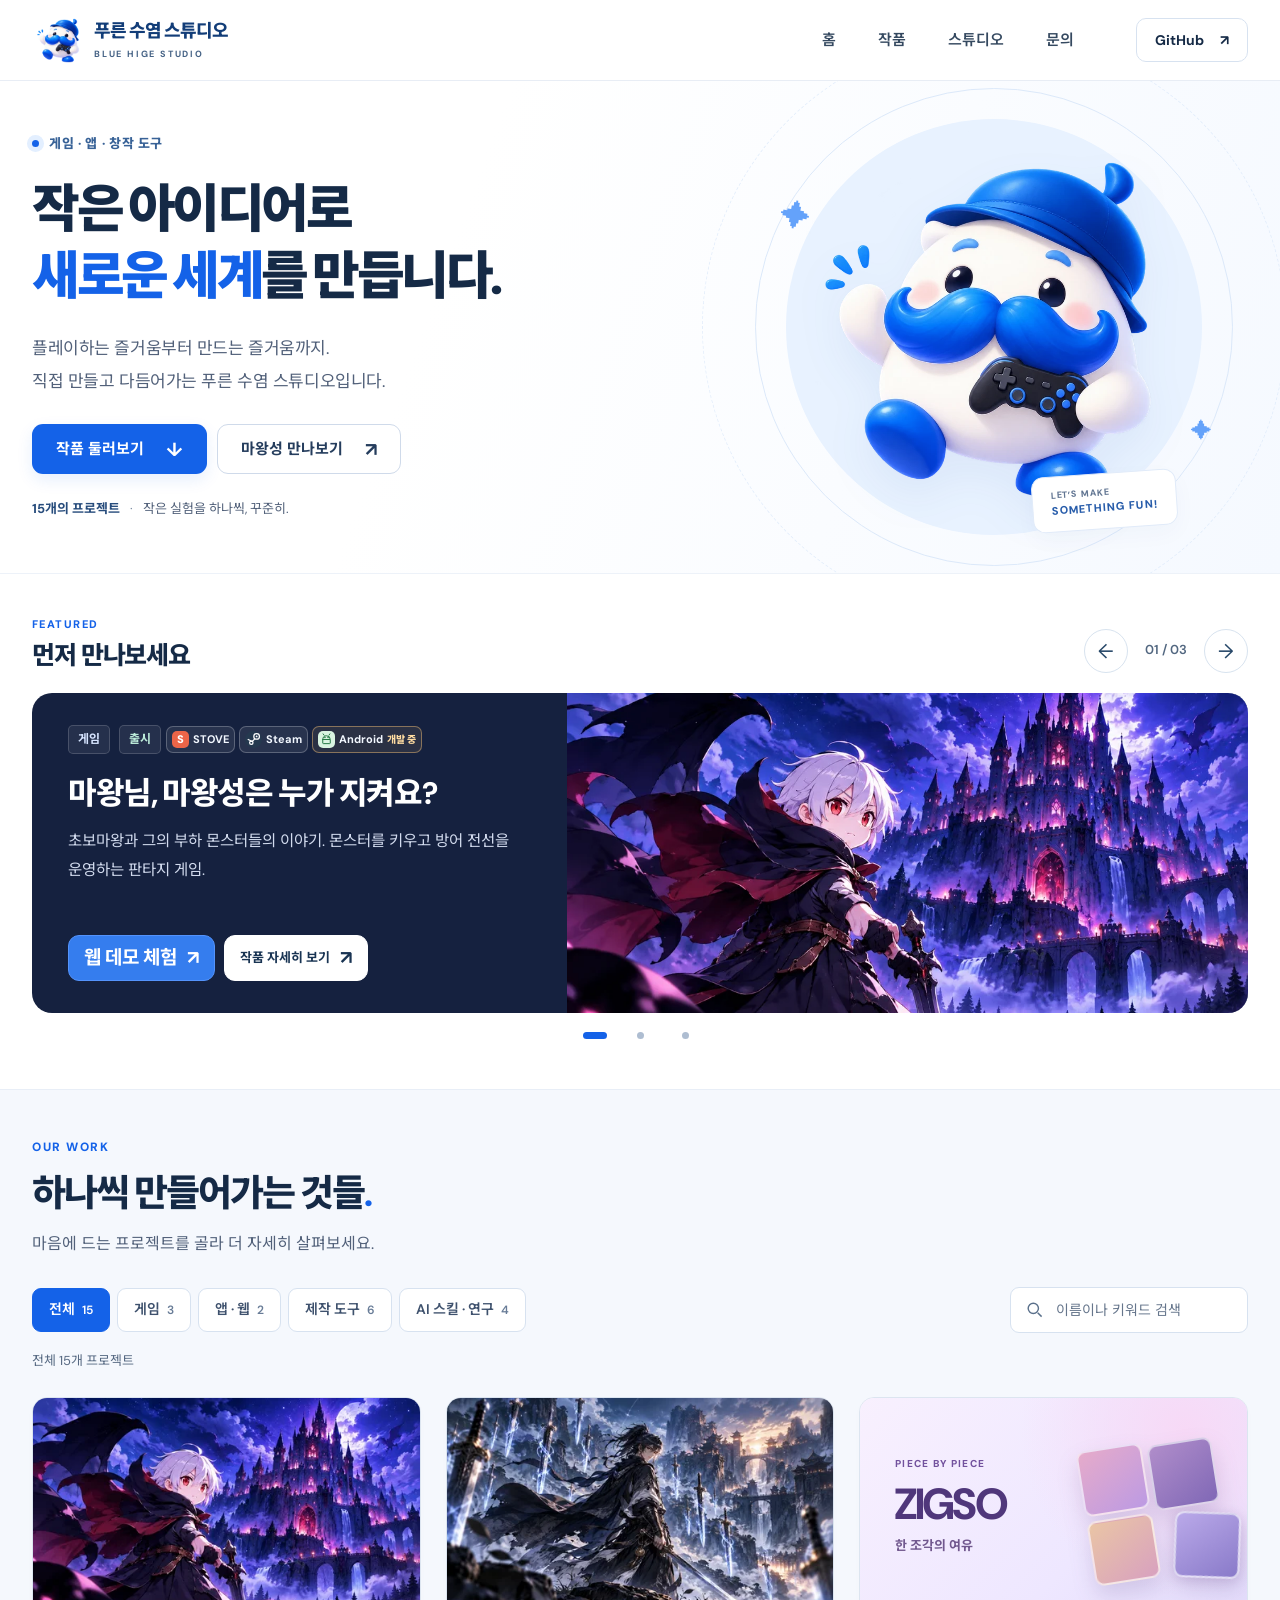
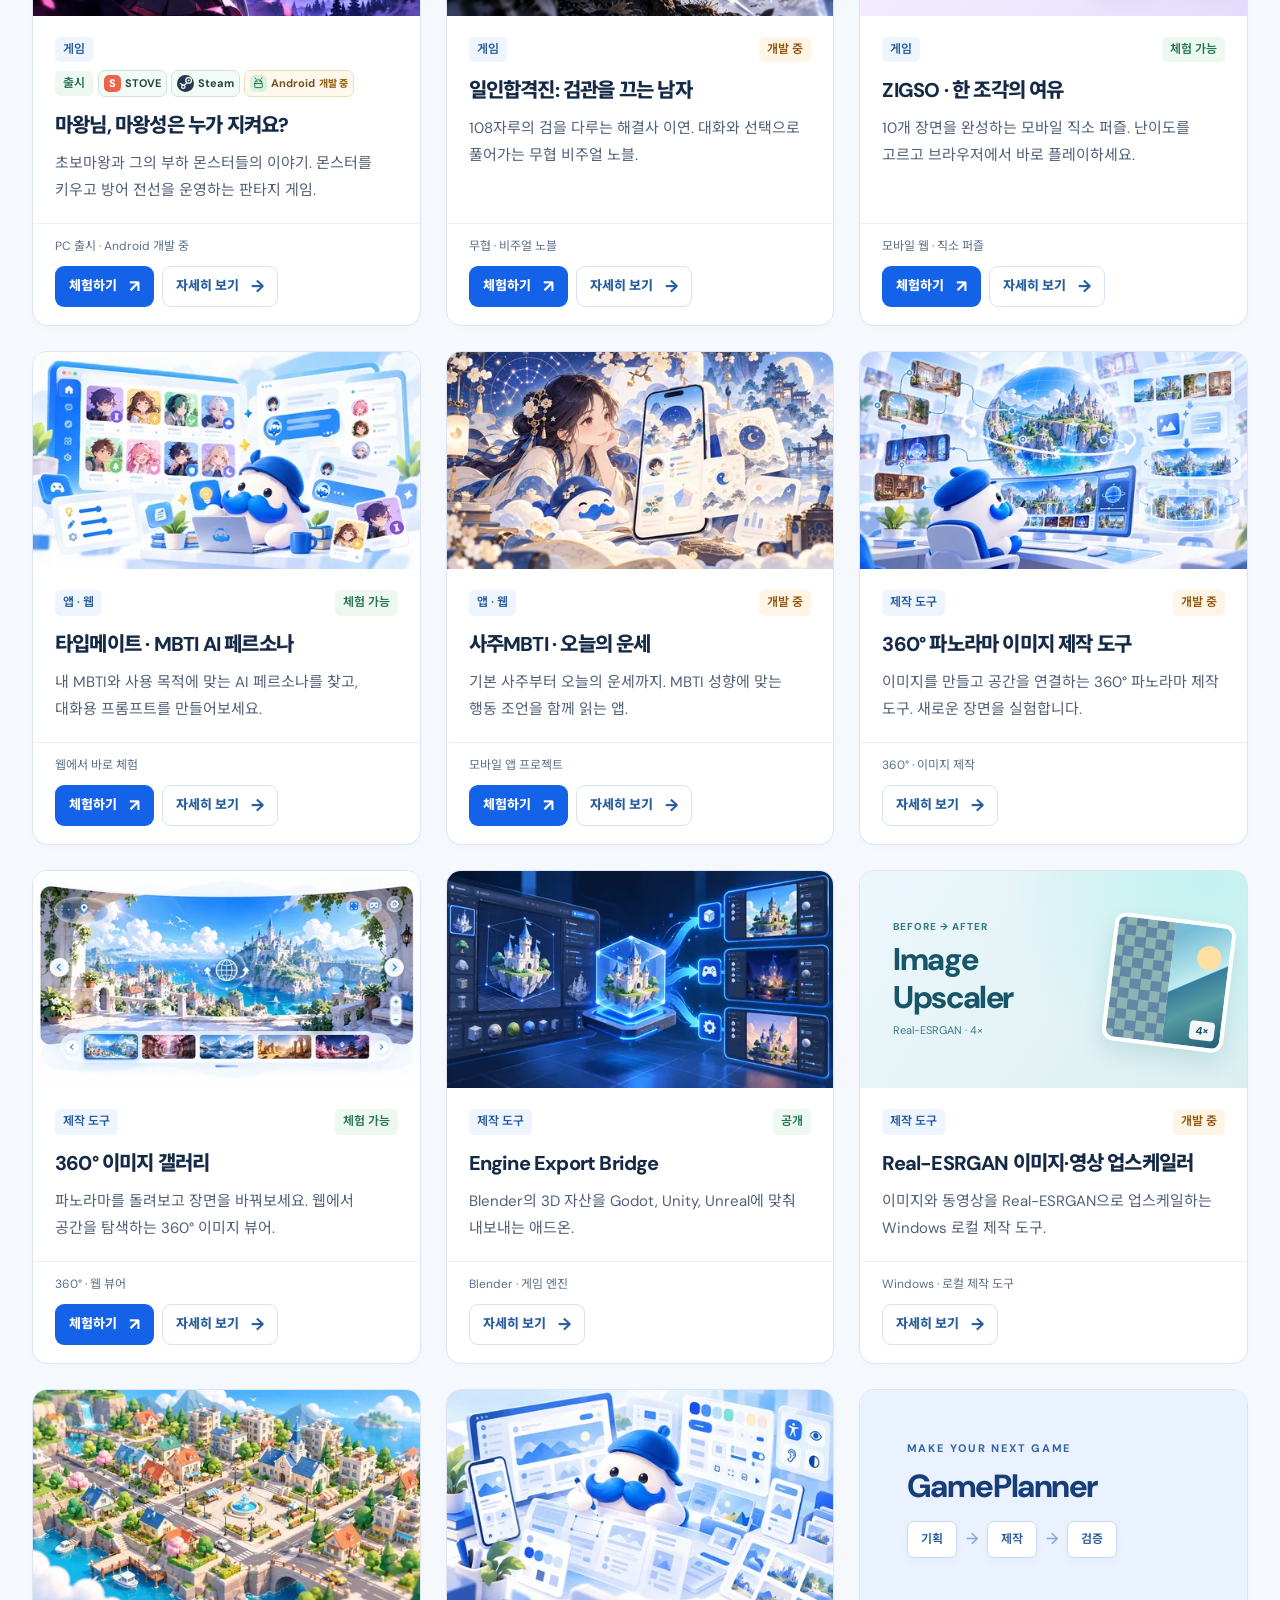
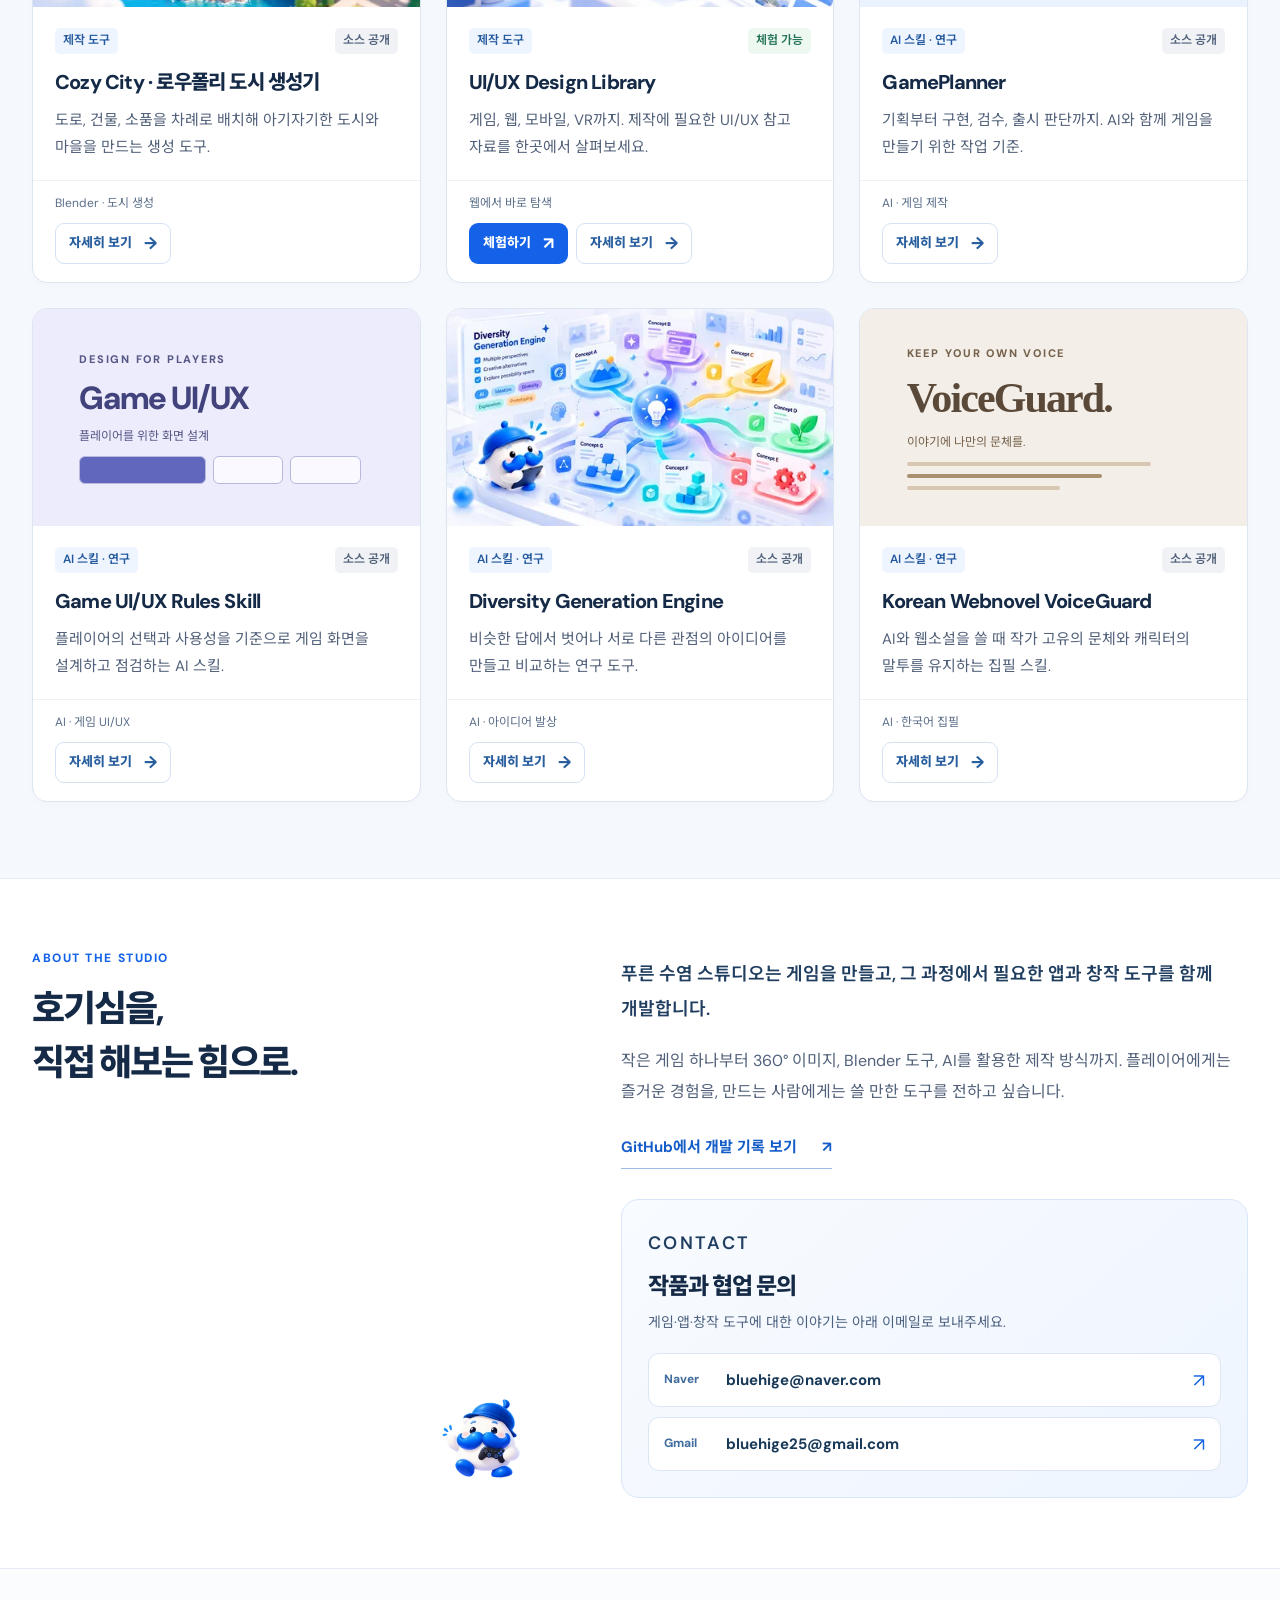
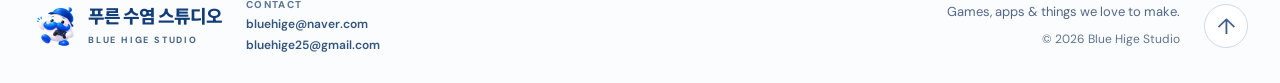
==== commit 942605d8: "Add ZIGSO puzzle and private Windows upscaler to portfolio" ====
--- a/index.html
+++ b/index.html
@@ -3,7 +3,7 @@
 <head>
   <meta charset="utf-8">
   <meta name="viewport" content="width=device-width, initial-scale=1">
-  <meta name="description" content="푸른 수염 스튜디오의 게임, 앱, 창작 도구를 만나보세요. 마왕성부터 타입메이트, 360° 이미지와 Blender 도구까지.">
+  <meta name="description" content="푸른 수염 스튜디오의 게임, 앱, 창작 도구를 만나보세요. 마왕성, ZIGSO 직소 퍼즐, 타입메이트, Blender 및 이미지 제작 도구까지.">
   <meta name="theme-color" content="#f7faff">
   <meta property="og:title" content="푸른 수염 스튜디오 | Blue Hige Studio">
   <meta property="og:description" content="작은 아이디어로 새로운 세계를 만듭니다. 게임, 앱, 창작 도구를 한곳에서 만나보세요.">
@@ -15,7 +15,7 @@
   <link rel="preconnect" href="https://fonts.googleapis.com">
   <link rel="preconnect" href="https://fonts.gstatic.com" crossorigin>
   <link href="https://fonts.googleapis.com/css2?family=DM+Sans:wght@400;500;600;700;800&family=Noto+Sans+KR:wght@400;500;600;700;800;900&display=swap" rel="stylesheet">
-  <link rel="stylesheet" href="./styles.css?v=20261022-demo-links">
+  <link rel="stylesheet" href="./styles.css?v=20261023-expanded">
 </head>
 <body>
   <a class="skip" href="#work">작품 목록으로 건너뛰기</a>
@@ -43,7 +43,7 @@
             <a class="btn btn-primary" href="#work">작품 둘러보기 <span aria-hidden="true">↓</span></a>
             <a class="btn btn-white" href="./project.html?id=mawang">마왕성 만나보기 <span aria-hidden="true">↗</span></a>
           </div>
-          <p class="hero-footnote"><strong><span id="project-count">13</span>개의 프로젝트</strong><span class="dot-separator" aria-hidden="true">·</span>작은 실험을 하나씩, 꾸준히.</p>
+          <p class="hero-footnote"><strong><span id="project-count">15</span>개의 프로젝트</strong><span class="dot-separator" aria-hidden="true">·</span>작은 실험을 하나씩, 꾸준히.</p>
         </div>
         <div class="hero-illustration">
           <div class="hero-orbit orbit-one" aria-hidden="true"></div><div class="hero-orbit orbit-two" aria-hidden="true"></div>
@@ -89,10 +89,10 @@
         <div class="section-heading"><div><p class="eyebrow blue">OUR WORK</p><h2 id="works-heading">하나씩 만들어가는 것들<span class="heading-period">.</span></h2><p>마음에 드는 프로젝트를 골라 더 자세히 살펴보세요.</p></div></div>
         <div class="work-toolbar">
           <div class="filter-list" role="group" aria-label="작품 카테고리">
-            <button type="button" class="filter active" data-category="all" aria-pressed="true">전체 <span data-count="all">13</span></button>
-            <button type="button" class="filter" data-category="game" aria-pressed="false">게임 <span data-count="game">2</span></button>
+            <button type="button" class="filter active" data-category="all" aria-pressed="true">전체 <span data-count="all">15</span></button>
+            <button type="button" class="filter" data-category="game" aria-pressed="false">게임 <span data-count="game">3</span></button>
             <button type="button" class="filter" data-category="app" aria-pressed="false">앱 · 웹 <span data-count="app">2</span></button>
-            <button type="button" class="filter" data-category="tool" aria-pressed="false">제작 도구 <span data-count="tool">5</span></button>
+            <button type="button" class="filter" data-category="tool" aria-pressed="false">제작 도구 <span data-count="tool">6</span></button>
             <button type="button" class="filter" data-category="lab" aria-pressed="false">AI 스킬 · 연구 <span data-count="lab">4</span></button>
           </div>
           <label class="work-search">
@@ -100,7 +100,7 @@
             <span class="sr-only">작품 검색</span><input id="search" type="search" placeholder="이름이나 키워드 검색" autocomplete="off">
           </label>
         </div>
-        <div class="results-row"><p id="result-count" role="status" aria-live="polite" aria-atomic="true">전체 13개 프로젝트</p><button id="reset-filters" type="button" class="text-button" hidden>검색·필터 초기화 <span aria-hidden="true">↺</span></button></div>
+        <div class="results-row"><p id="result-count" role="status" aria-live="polite" aria-atomic="true">전체 15개 프로젝트</p><button id="reset-filters" type="button" class="text-button" hidden>검색·필터 초기화 <span aria-hidden="true">↺</span></button></div>
         <div class="projects-grid" id="projects-grid"></div>
         <div id="empty" class="empty" hidden><span class="empty-symbol" aria-hidden="true">⌕</span><h3>찾으시는 프로젝트가 없어요.</h3><p>다른 검색어를 입력하거나 전체 작품을 살펴보세요.</p><button id="empty-reset" type="button" class="btn btn-primary">전체 작품 보기</button></div>
         <noscript><p class="empty">작품 목록을 보려면 브라우저에서 JavaScript를 켜주세요. <a href="https://github.com/bluehige">GitHub에서도 프로젝트를 볼 수 있습니다.</a></p></noscript>
@@ -134,7 +134,7 @@
     <div class="footer-note"><p>Games, apps & things we love to make.</p><small>© 2026 Blue Hige Studio</small></div>
     <a href="#home" class="to-top" aria-label="맨 위로">↑</a>
   </div></footer>
-  <script src="./projects.js?v=20261022-demo-links"></script>
-  <script src="./app.js?v=20261022-demo-links"></script>
+  <script src="./projects.js?v=20261023-expanded"></script>
+  <script src="./app.js?v=20261023-expanded"></script>
 </body>
 </html>
--- a/styles.css
+++ b/styles.css
@@ -172,6 +172,29 @@
 .native-lines i { height: 4px; background: #d6c6b2; border-radius: 2px; width: 100%; }
 .native-lines i:nth-child(2) { width: 80%; background: #a99170; }
 .native-lines i:nth-child(3) { width: 63%; }
+
+/* Native cover designs for recently added projects. Illustrations, not product screenshots. */
+.art-zigso { background: radial-gradient(circle at 84% 15%, #f7d9f6 0%, transparent 44%), linear-gradient(135deg, #f8f0fe 0%, #eee7ff 62%, #e4dcfc 100%); }
+.art-zigso .zigso-native { width: 82%; min-height: 74%; justify-content: center; gap: 6px; }
+.art-zigso .zigso-native > small { color: #72519d; font-size: 10px; letter-spacing: .13em; position: relative; z-index: 2; }
+.art-zigso .zigso-native > strong { font-size: clamp(35px, 3.4vw, 46px); color: #50377b; position: relative; z-index: 2; letter-spacing: -.06em; }
+.art-zigso .zigso-native > span { font-size: 13px; font-weight: 700; color: #71588e; position: relative; z-index: 2; }
+.puzzle-tiles { position: absolute; right: -3%; top: 9%; width: 43%; aspect-ratio: 1; display: grid; grid-template-columns: repeat(2, minmax(0, 1fr)); grid-template-rows: repeat(2, minmax(0, 1fr)); gap: 5px; transform: rotate(-9deg); filter: drop-shadow(0 11px 11px #4b32722a); }
+.puzzle-tiles i { display: block; min-width: 0; min-height: 0; border: 2px solid #ffffffaa; border-radius: 9px; background: linear-gradient(145deg, #e6abca, #bc9ae3); }
+.puzzle-tiles i:nth-child(2) { background: linear-gradient(145deg, #b08dca, #8068b6); transform: translateY(5px); }
+.puzzle-tiles i:nth-child(3) { background: linear-gradient(145deg, #eac5a5, #d8a1bf); }
+.puzzle-tiles i:nth-child(4) { background: linear-gradient(145deg, #baa9e9, #897ac9); transform: translate(12px, 8px) rotate(11deg); box-shadow: 0 2px 12px #54347b2b; }
+.art-upscaler { background: radial-gradient(circle at 89% 3%, #c3f2f0, transparent 50%), linear-gradient(125deg, #ecf7fc, #dbeff0); }
+.art-upscaler .upscale-native { width: 83%; min-height: 76%; justify-content: center; gap: 6px; }
+.art-upscaler .upscale-native > small { color: #387987; font-size: 10px; letter-spacing: .1em; position: relative; z-index: 2; }
+.art-upscaler .upscale-native > strong { max-width: 65%; color: #175568; font-size: clamp(24px, 2.45vw, 34px); position: relative; z-index: 2; }
+.art-upscaler .upscale-native > span { color: #387b84; font-size: 11px; position: relative; z-index: 2; }
+.upscale-preview { position: absolute; right: -5%; top: 13%; width: 38%; height: 78%; display: flex; overflow: hidden; border: 4px solid #fff; border-radius: 12px; transform: rotate(7deg); box-shadow: 0 11px 21px #2d708b23; }
+.upscale-preview i { display: block; width: 50%; height: 100%; }
+.upscale-preview i:first-child { background: repeating-conic-gradient(#6388a6 0% 25%, #8db4b2 0% 50%) 50% / 21px 21px; }
+.upscale-preview i:nth-child(2) { background: radial-gradient(circle at 65% 26%, #ffdfa2 0 12%, transparent 13%), linear-gradient(150deg, #78bdd5 10%, #c0edf0 45%, #387d9d 46%, #569ca1 65%, #225c76 100%); }
+.upscale-preview b { position: absolute; right: 6px; bottom: 7px; padding: 4px 6px; background: #ffffffed; border-radius: 4px; color: #175568; font-size: 11px; line-height: 1; }
+
 .art-fallback { padding: 18px; font-size: 22px; font-weight: 700; color: #315c93; text-align: center; }
 .empty { background: #fff; border: 1px solid var(--border); border-radius: var(--radius); text-align: center; padding: 45px 24px; }
 .empty-symbol { color: #557da8; font-size: 42px; }
@@ -267,6 +290,7 @@
 .gallery-grid figcaption, .gallery-caption { color: #526780; font-size: 13px; padding: 8px 12px; }
 .next-section { margin-top: 70px; padding-top: 40px; border-top: 1px solid var(--border); }
 .next-section h2 { margin-bottom: 26px; font-size: 29px; }
+.detail-availability { font-size: 13px; line-height: 1.6; color: #63748a; margin: 12px 0 0; }
 .detail-error { padding-block: 55px; }
 .detail-error h1 { font-size: 30px; }
 .lightbox { border: 0; padding: 18px; border-radius: 14px; background: #10213b; color: #fff; width: min(1200px, 95vw); max-width: 95vw; max-height: 94dvh; }
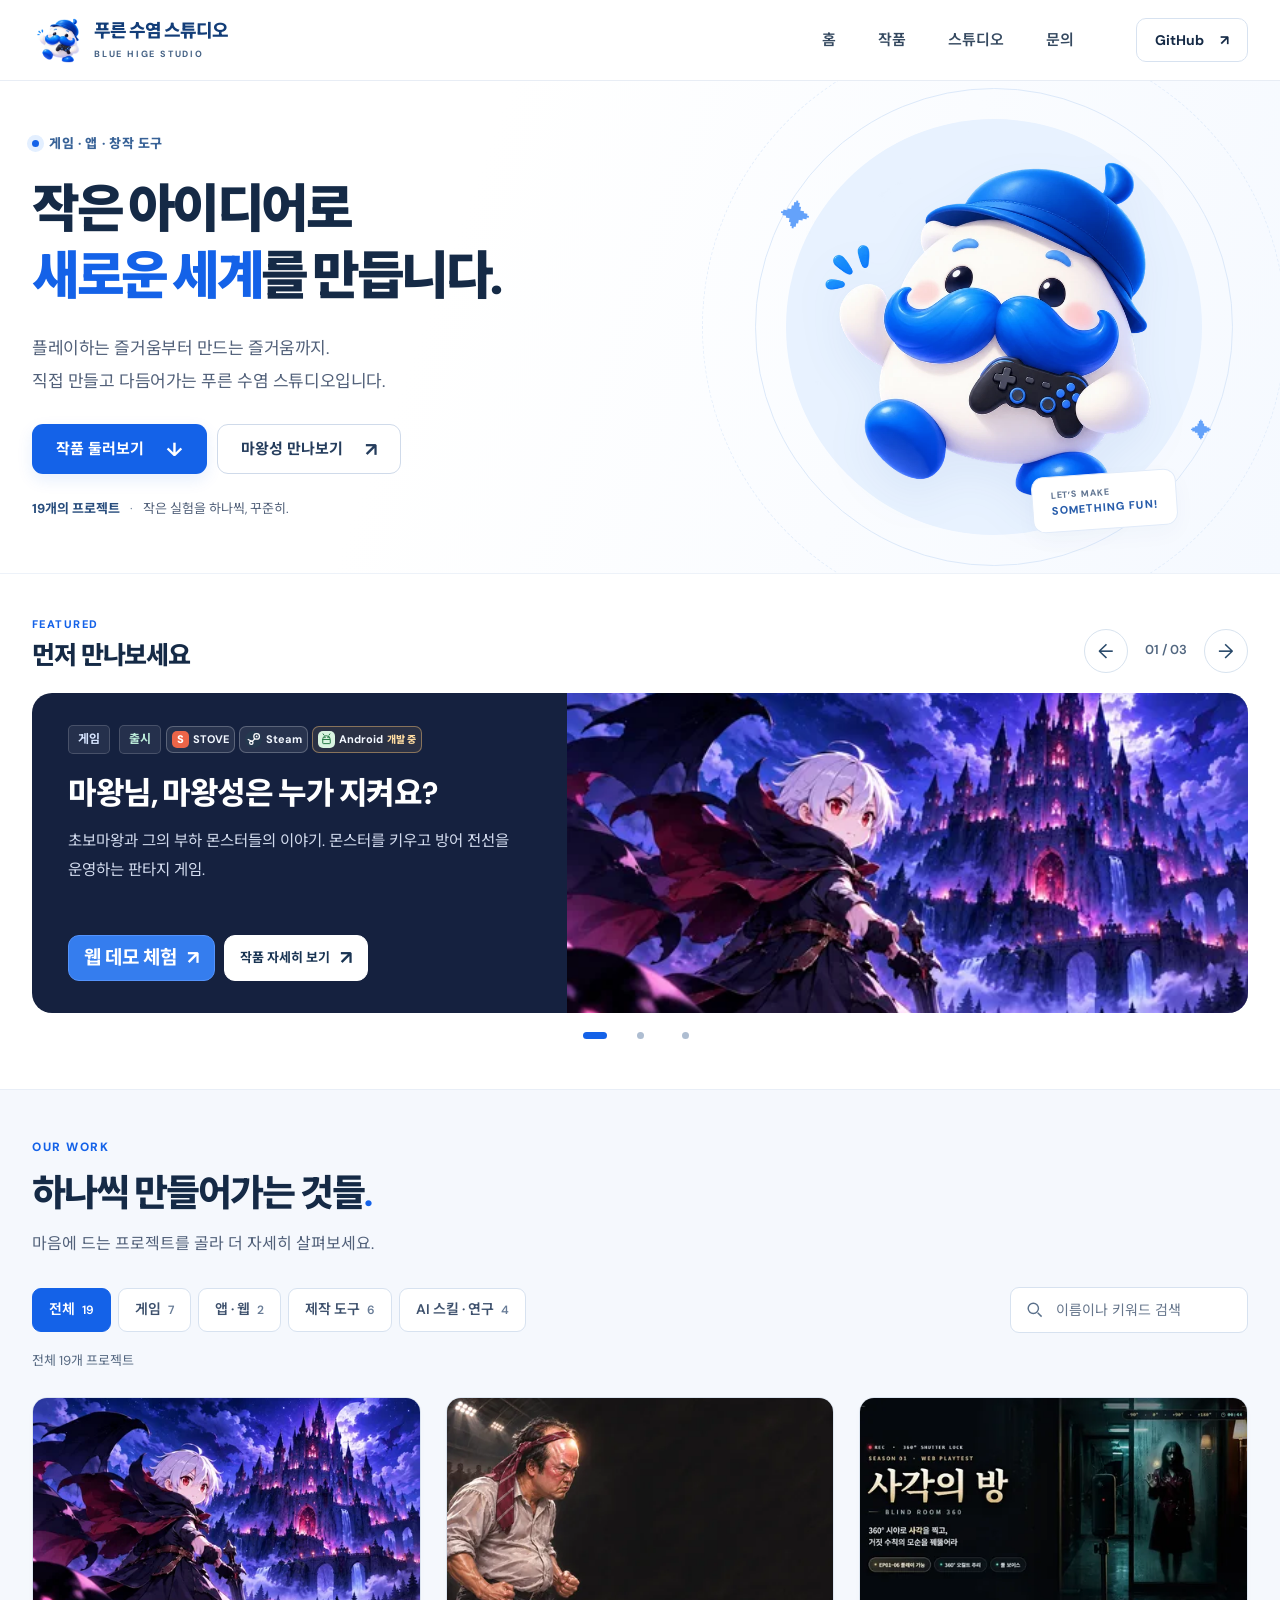
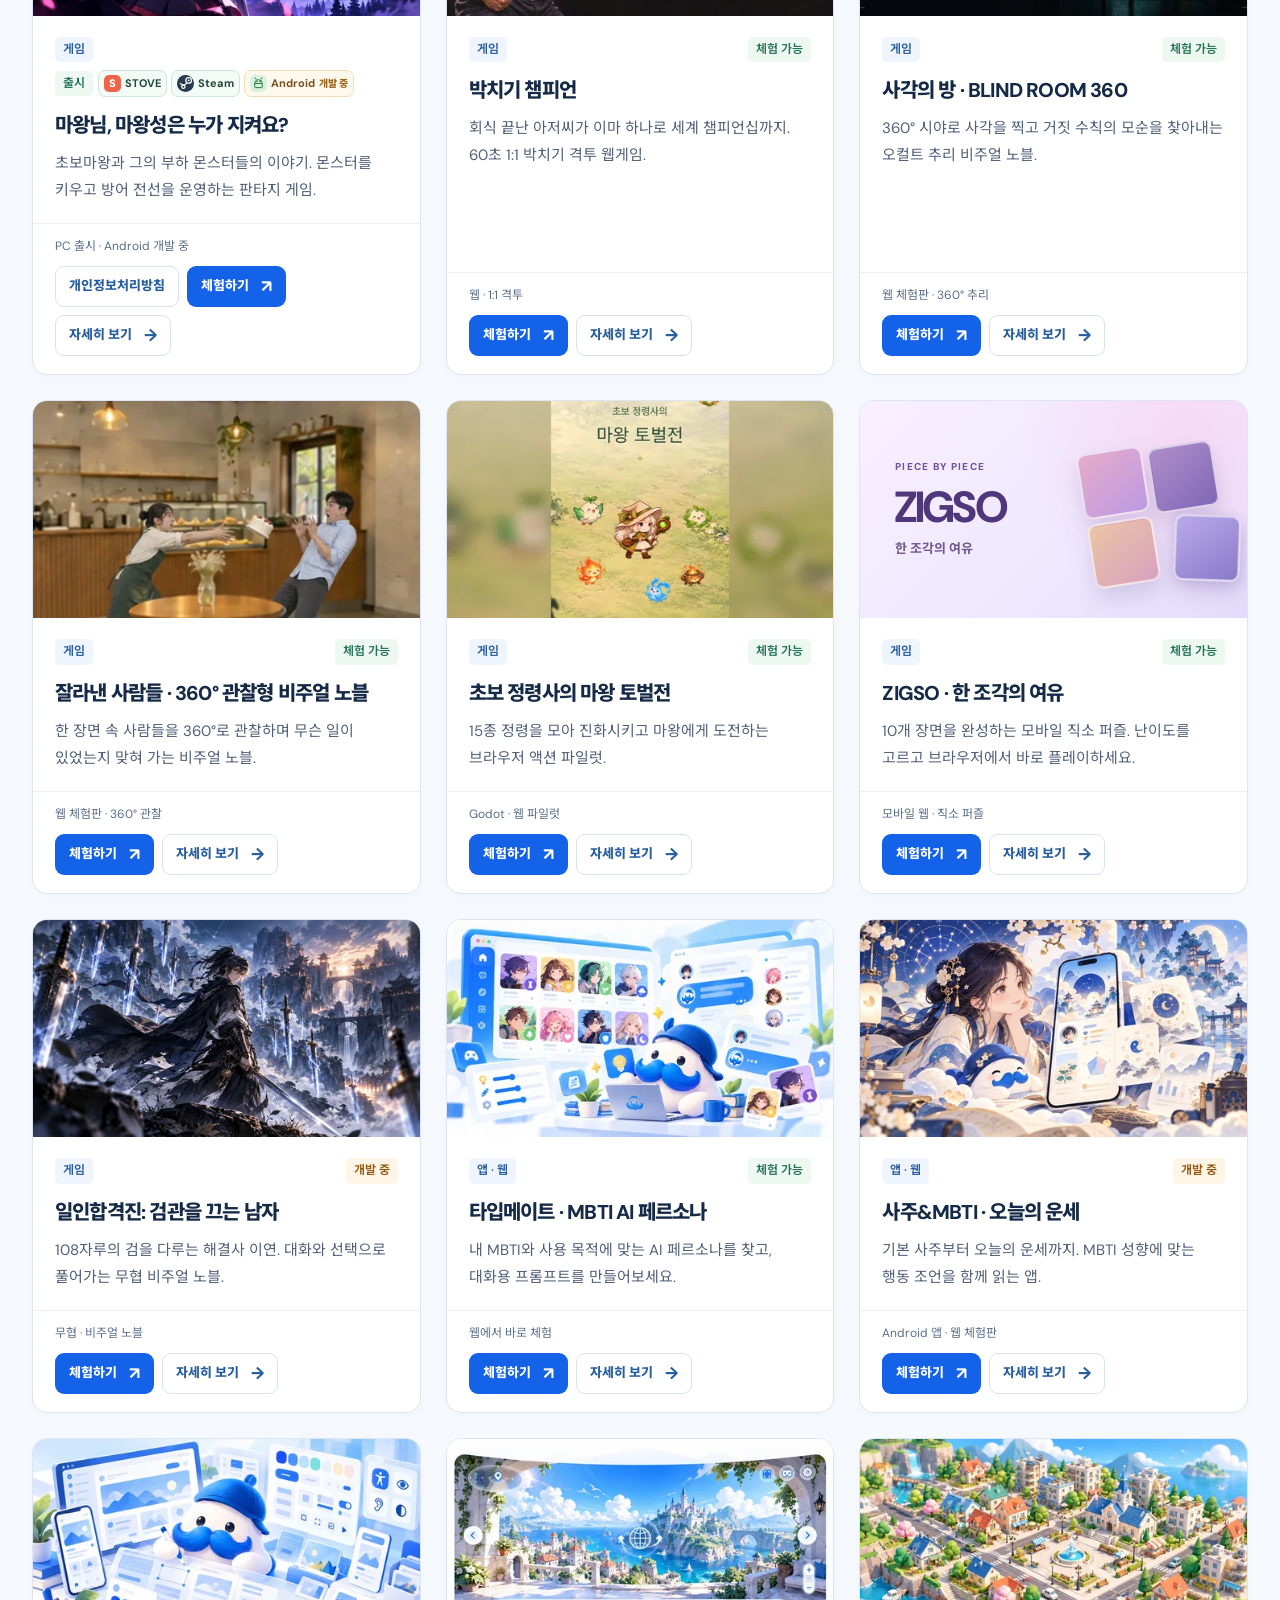
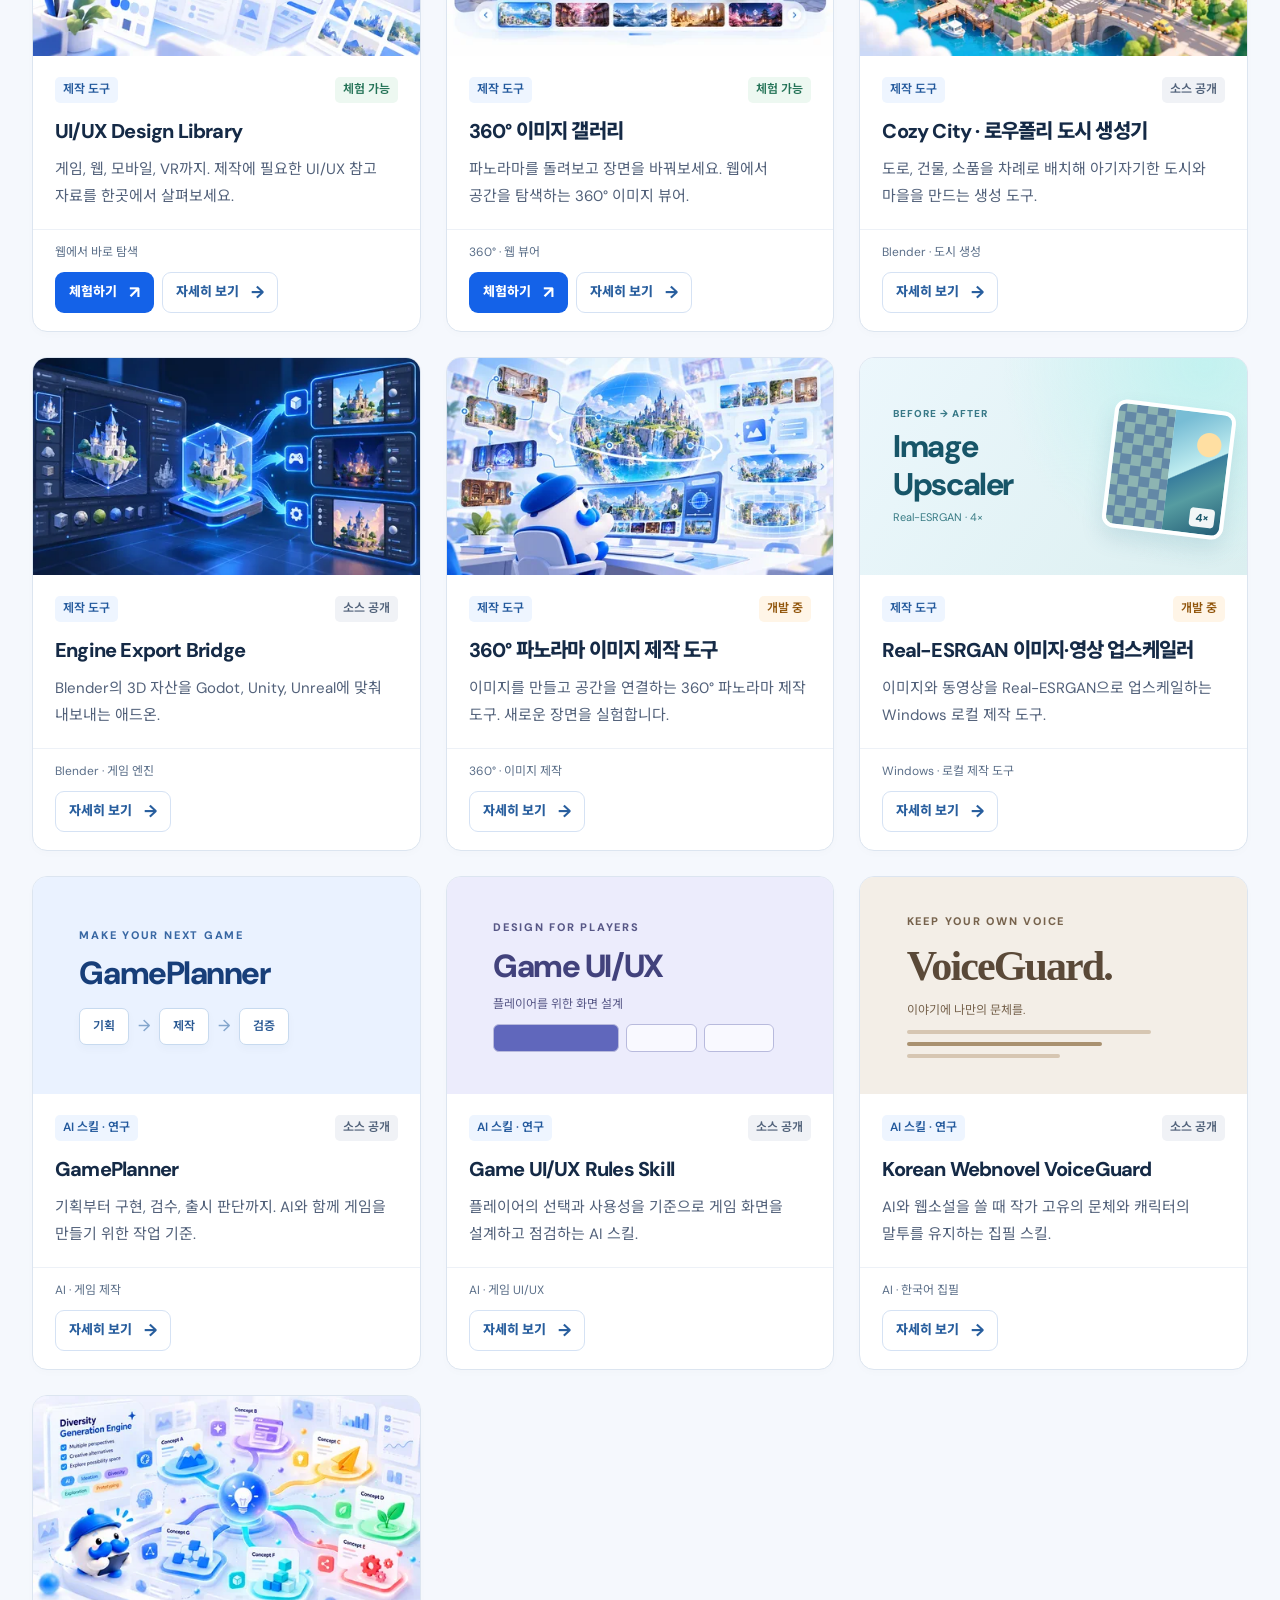
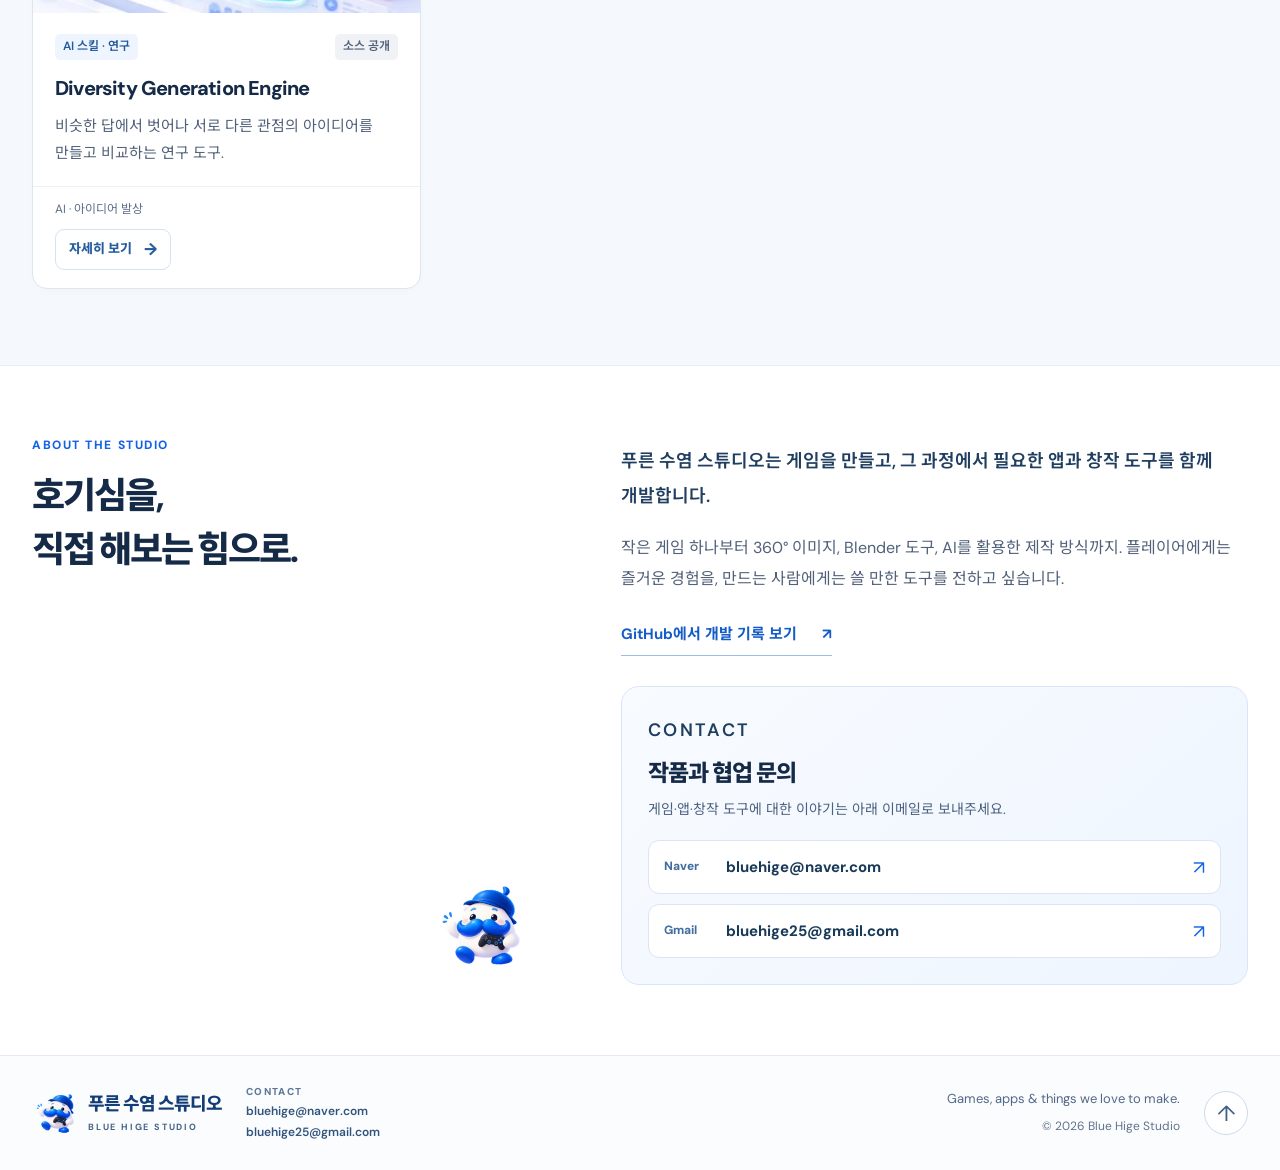
==== commit a5b40569: "Update Work section: add 4 new game projects - Add cards for blindroom, cropped, headbutt and spirit" ====
--- a/index.html
+++ b/index.html
@@ -43,7 +43,7 @@
             <a class="btn btn-primary" href="#work">작품 둘러보기 <span aria-hidden="true">↓</span></a>
             <a class="btn btn-white" href="./project.html?id=mawang">마왕성 만나보기 <span aria-hidden="true">↗</span></a>
           </div>
-          <p class="hero-footnote"><strong><span id="project-count">15</span>개의 프로젝트</strong><span class="dot-separator" aria-hidden="true">·</span>작은 실험을 하나씩, 꾸준히.</p>
+          <p class="hero-footnote"><strong><span id="project-count">19</span>개의 프로젝트</strong><span class="dot-separator" aria-hidden="true">·</span>작은 실험을 하나씩, 꾸준히.</p>
         </div>
         <div class="hero-illustration">
           <div class="hero-orbit orbit-one" aria-hidden="true"></div><div class="hero-orbit orbit-two" aria-hidden="true"></div>
@@ -89,8 +89,8 @@
         <div class="section-heading"><div><p class="eyebrow blue">OUR WORK</p><h2 id="works-heading">하나씩 만들어가는 것들<span class="heading-period">.</span></h2><p>마음에 드는 프로젝트를 골라 더 자세히 살펴보세요.</p></div></div>
         <div class="work-toolbar">
           <div class="filter-list" role="group" aria-label="작품 카테고리">
-            <button type="button" class="filter active" data-category="all" aria-pressed="true">전체 <span data-count="all">15</span></button>
-            <button type="button" class="filter" data-category="game" aria-pressed="false">게임 <span data-count="game">3</span></button>
+            <button type="button" class="filter active" data-category="all" aria-pressed="true">전체 <span data-count="all">19</span></button>
+            <button type="button" class="filter" data-category="game" aria-pressed="false">게임 <span data-count="game">7</span></button>
             <button type="button" class="filter" data-category="app" aria-pressed="false">앱 · 웹 <span data-count="app">2</span></button>
             <button type="button" class="filter" data-category="tool" aria-pressed="false">제작 도구 <span data-count="tool">6</span></button>
             <button type="button" class="filter" data-category="lab" aria-pressed="false">AI 스킬 · 연구 <span data-count="lab">4</span></button>
@@ -100,7 +100,7 @@
             <span class="sr-only">작품 검색</span><input id="search" type="search" placeholder="이름이나 키워드 검색" autocomplete="off">
           </label>
         </div>
-        <div class="results-row"><p id="result-count" role="status" aria-live="polite" aria-atomic="true">전체 15개 프로젝트</p><button id="reset-filters" type="button" class="text-button" hidden>검색·필터 초기화 <span aria-hidden="true">↺</span></button></div>
+        <div class="results-row"><p id="result-count" role="status" aria-live="polite" aria-atomic="true">전체 19개 프로젝트</p><button id="reset-filters" type="button" class="text-button" hidden>검색·필터 초기화 <span aria-hidden="true">↺</span></button></div>
         <div class="projects-grid" id="projects-grid"></div>
         <div id="empty" class="empty" hidden><span class="empty-symbol" aria-hidden="true">⌕</span><h3>찾으시는 프로젝트가 없어요.</h3><p>다른 검색어를 입력하거나 전체 작품을 살펴보세요.</p><button id="empty-reset" type="button" class="btn btn-primary">전체 작품 보기</button></div>
         <noscript><p class="empty">작품 목록을 보려면 브라우저에서 JavaScript를 켜주세요. <a href="https://github.com/bluehige">GitHub에서도 프로젝트를 볼 수 있습니다.</a></p></noscript>
